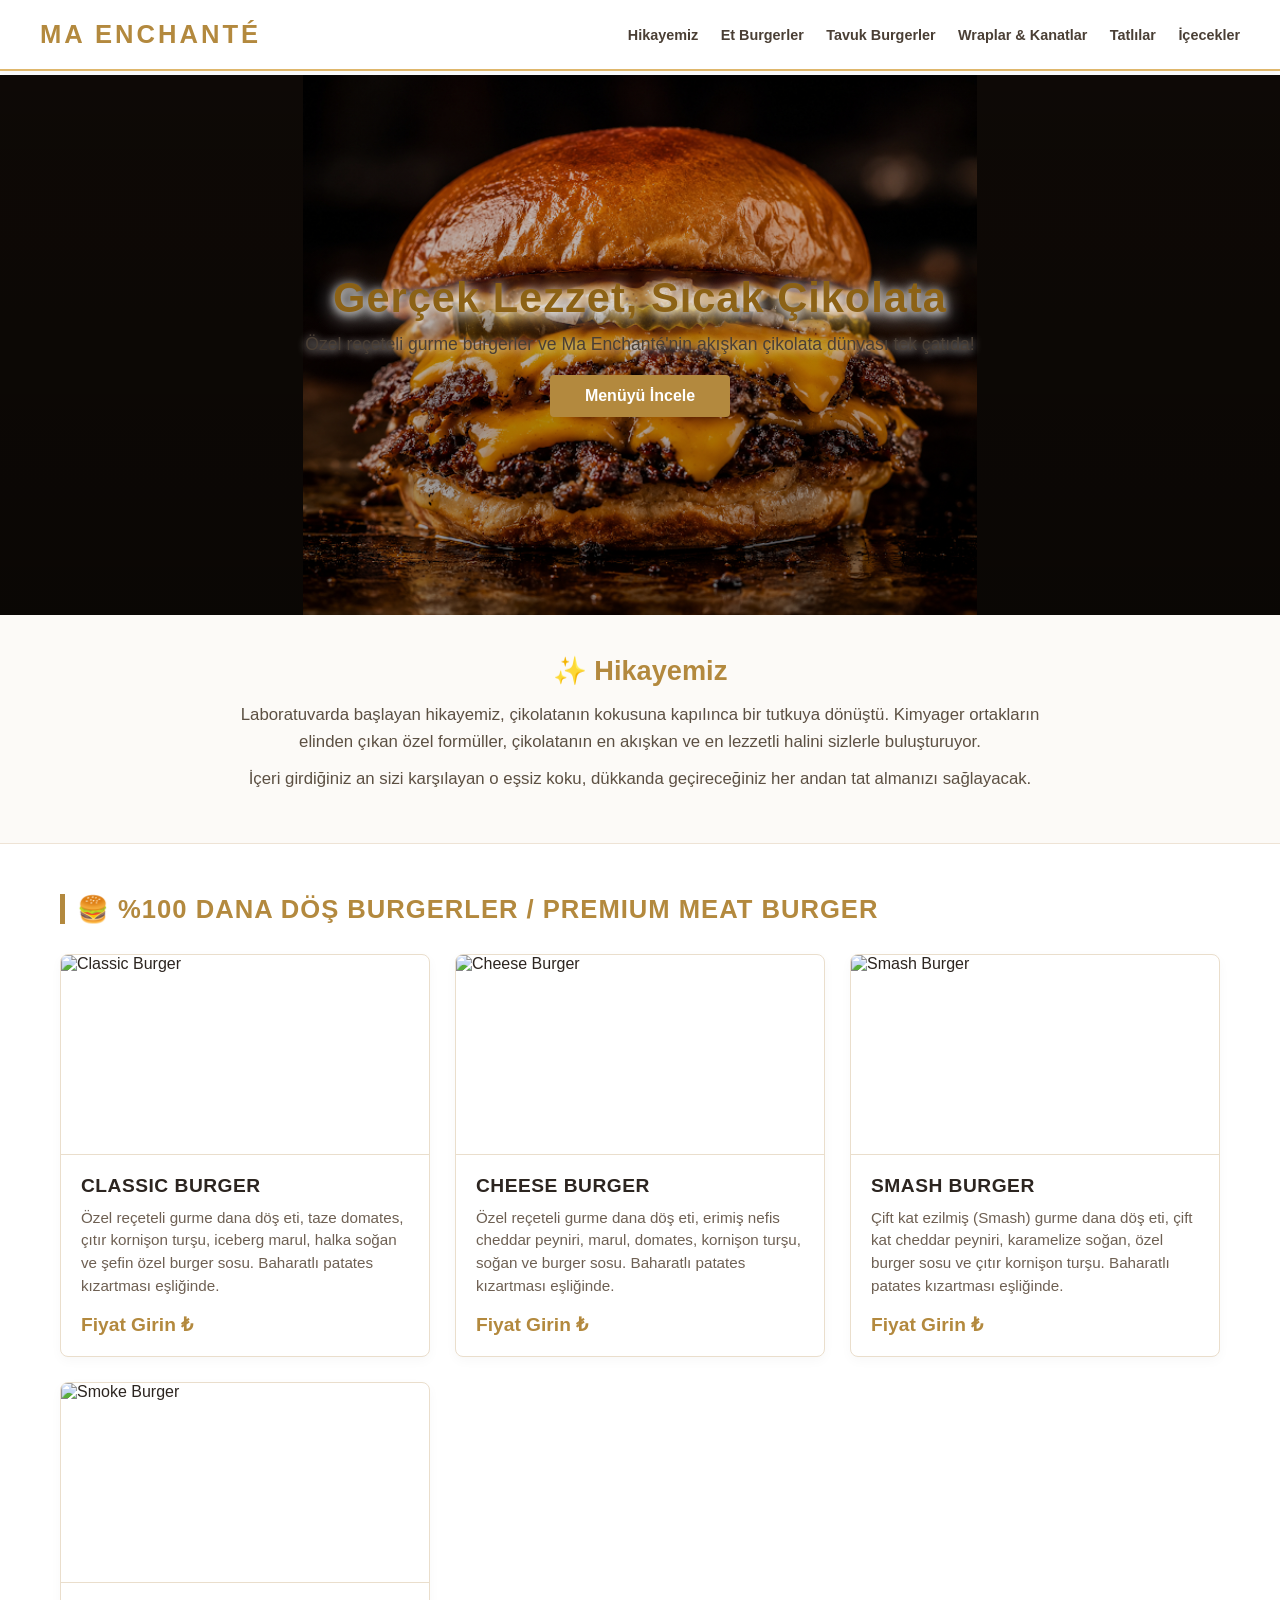
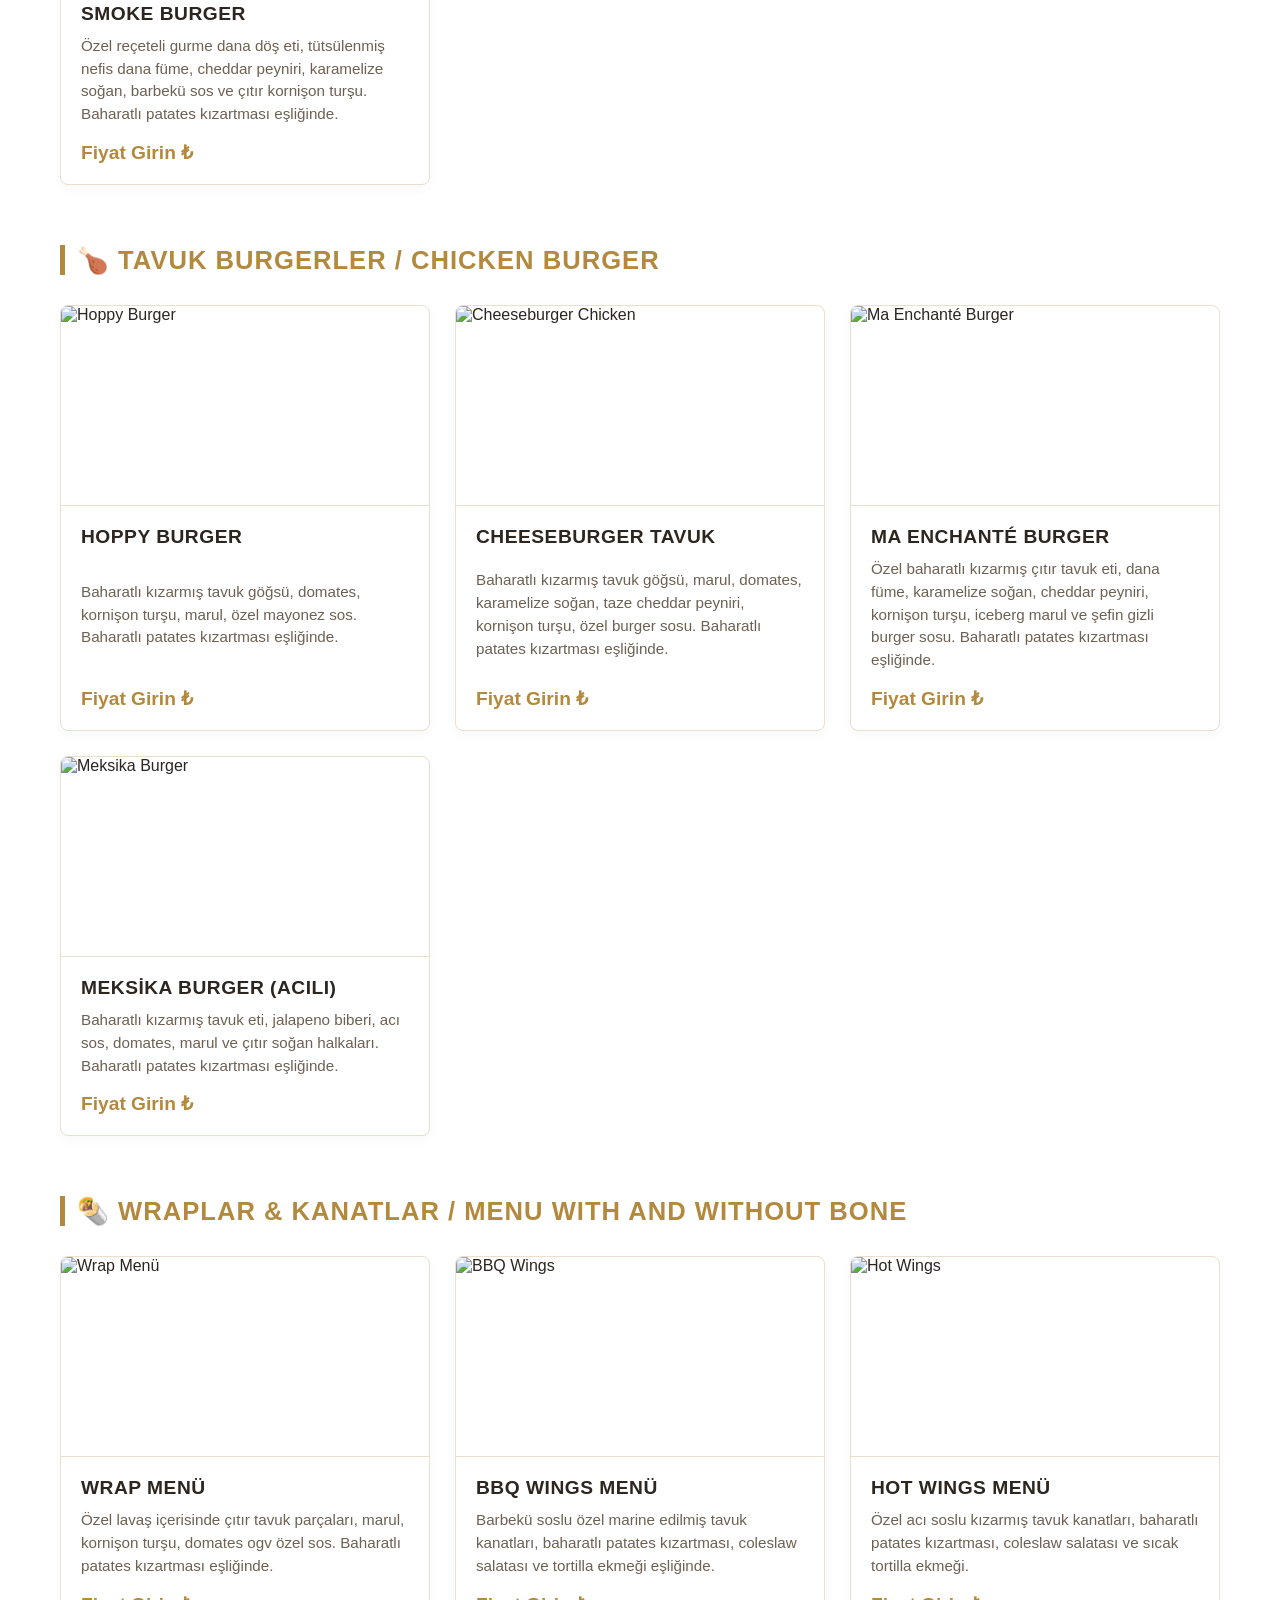
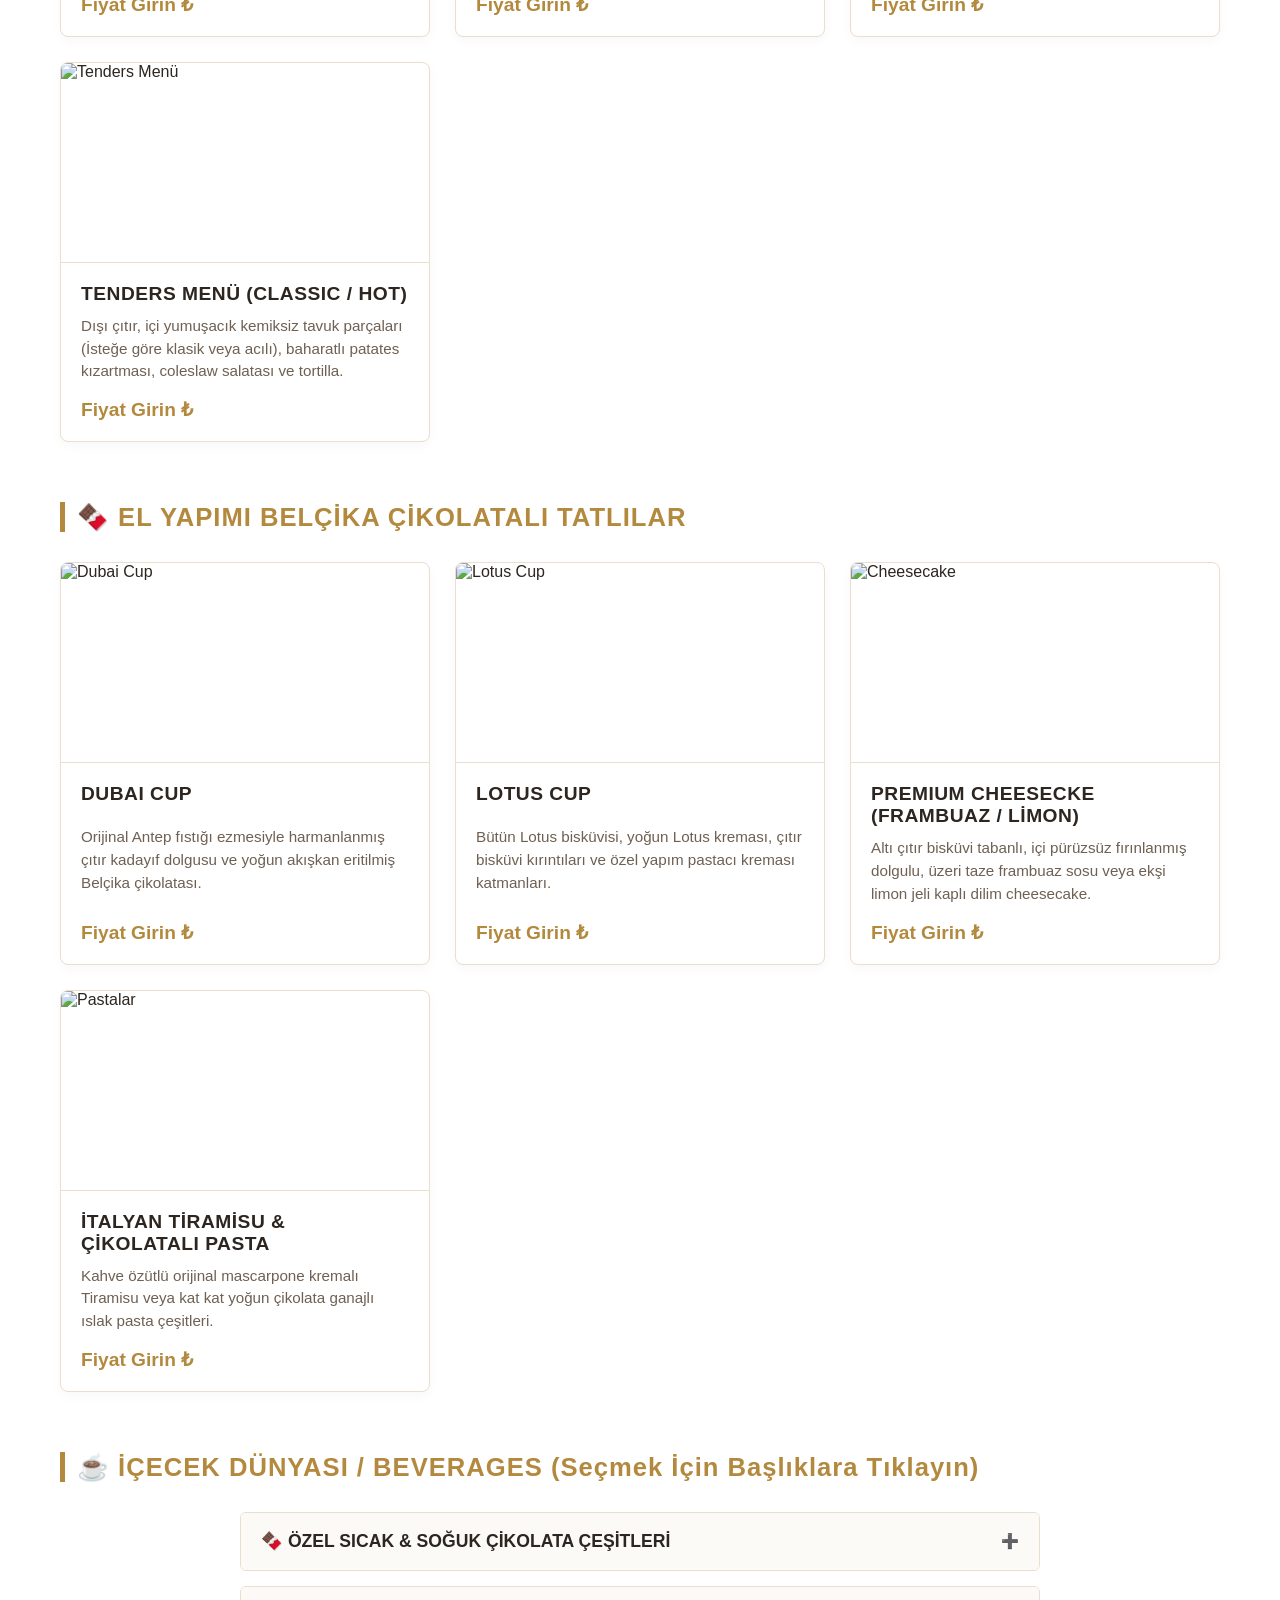
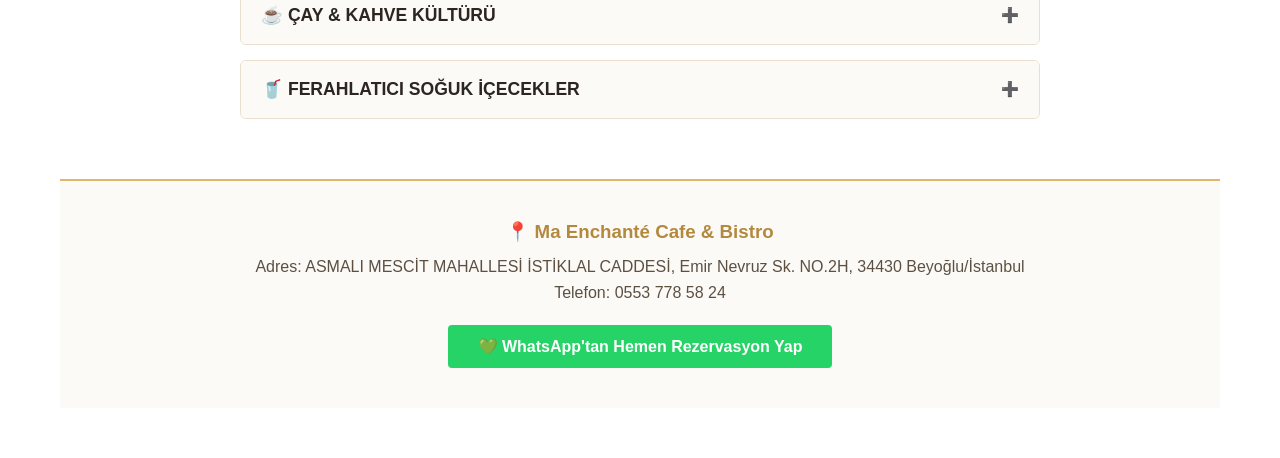
==== index.html @ 516e1157 "Add files via upload" ====
<!DOCTYPE html>
<html lang="tr">
<head>
    <meta charset="UTF-8">
    <meta name="viewport" content="width=device-width, initial-scale=1.0">
    <title>Ma Enchanté Cafe & Bistro | Gurme Lezzetler</title>
    <link rel="stylesheet" href="./style.css">
</head>
<body>

    <!-- ÜST MENÜ (NAVBAR) -->
    <header class="navbar">
        <div class="logo">
            <h2>MA ENCHANTÉ</h2> 
        </div>
        <nav>
            <a href="#hikayemiz">Hikayemiz</a>
            <a href="#et-burgerler">Et Burgerler</a>
            <a href="#tavuk-burgerler">Tavuk Burgerler</a>
            <a href="#wraplar-kanatlar">Wraplar & Kanatlar</a>
            <a href="#tatlilar">Tatlılar</a>
            <a href="#icecekler">İçecekler</a>
        </nav>
    </header>

    <!-- ANA GİRİŞ ALANI (HERO) -->
    <section class="hero">
        <div class="hero-icerik">
            <h1>Gerçek Lezzet, Sıcak Çikolata</h1>
            <p>Özel reçeteli gurme burgerler ve Ma Enchanté'nin akışkan çikolata dünyası tek çatıda!</p>
            <a href="#et-burgerler" class="buton">Menüyü İncele</a>
        </div>
    </section>

    <!-- MARKA HİKAYEMİZ (KİMYAGER ORTAKLAR) -->
    <section id="hikayemiz" class="hikaye-bolumu">
        <div class="hikaye-kapsayici">
            <h3>✨ Hikayemiz</h3>
            <p>Laboratuvarda başlayan hikayemiz, çikolatanın kokusuna kapılınca bir tutkuya dönüştü. Kimyager ortakların elinden çıkan özel formüller, çikolatanın en akışkan ve en lezzetli halini sizlerle buluşturuyor.</p>
            <p>İçeri girdiğiniz an sizi karşılayan o eşsiz koku, dükkanda geçireceğiniz her andan tat almanızı sağlayacak.</p>
        </div>
    </section>

    <!-- MENÜ ALANI -->
    <main class="menu-kapsayici">
        
        <!-- 1. BÖLÜM: ET BURGERLER (%100 DANA DÖŞ) -->
        <section id="et-burgerler" class="menu-bolum">
            <h3>🍔 %100 DANA DÖŞ BURGERLER / PREMIUM MEAT BURGER</h3>
            <div class="urun-listesi">
                
                <div class="urun-kart">
                    <!-- Klasik Gurme Burger Görseli -->
                    <img src="https://images.unsplash.com/photo-1568901346375-23c9450c58cd?q=80&w=600" alt="Classic Burger" class="urun-resim">
                    <div class="urun-detay">
                        <h4>CLASSIC BURGER</h4>
                        <p class="icindekiler">Özel reçeteli gurme dana döş eti, taze domates, çıtır kornişon turşu, iceberg marul, halka soğan ve şefin özel burger sosu. Baharatlı patates kızartması eşliğinde.</p>
                        <span class="fiyat">Fiyat Girin ₺</span>
                    </div>
                </div>

                <div class="urun-kart">
                    <!-- Bol Erimiş Cheddar Peynirli Görsel -->
                    <img src="https://images.unsplash.com/photo-1550547660-d9450f859349?q=80&w=600" alt="Cheese Burger" class="urun-resim">
                    <div class="urun-detay">
                        <h4>CHEESE BURGER</h4>
                        <p class="icindekiler">Özel reçeteli gurme dana döş eti, erimiş nefis cheddar peyniri, marul, domates, kornişon turşu, soğan ve burger sosu. Baharatlı patates kızartması eşliğinde.</p>
                        <span class="fiyat">Fiyat Girin ₺</span>
                    </div>
                </div>

                <div class="urun-kart">
                    <!-- İki Katlı Basık Smash Burger Görseli -->
                    <img src="https://images.unsplash.com/photo-1594212699903-ec8a3eca50f5?q=80&w=600" alt="Smash Burger" class="urun-resim">
                    <div class="urun-detay">
                        <h4>SMASH BURGER</h4>
                        <p class="icindekiler">Çift kat ezilmiş (Smash) gurme dana döş eti, çift kat cheddar peyniri, karamelize soğan, özel burger sosu ve çıtır kornişon turşu. Baharatlı patates kızartması eşliğinde.</p>
                        <span class="fiyat">Fiyat Girin ₺</span>
                    </div>
                </div>

                <div class="urun-kart">
                    <!-- Füme Etli ve Barbekülü İsli Burger Görseli -->
                    <img src="https://images.unsplash.com/photo-1586190848861-99aa4a171e90?q=80&w=600" alt="Smoke Burger" class="urun-resim">
                    <div class="urun-detay">
                        <h4>SMOKE BURGER</h4>
                        <p class="icindekiler">Özel reçeteli gurme dana döş eti, tütsülenmiş nefis dana füme, cheddar peyniri, karamelize soğan, barbekü sos ve çıtır kornişon turşu. Baharatlı patates kızartması eşliğinde.</p>
                        <span class="fiyat">Fiyat Girin ₺</span>
                    </div>
                </div>

            </div>
        </section>

        <!-- 2. BÖLÜM: TAVUK BURGERLER -->
        <section id="tavuk-burgerler" class="menu-bolum">
            <h3>🍗 TAVUK BURGERLER / CHICKEN BURGER</h3>
            <div class="urun-listesi">

                <div class="urun-kart">
                    <!-- Sade Çıtır Tavuk Görseli -->
                    <img src="https://images.unsplash.com/photo-1625813506062-0aeb1d7a094b?q=80&w=600" alt="Hoppy Burger" class="urun-resim">
                    <div class="urun-detay">
                        <h4>HOPPY BURGER</h4>
                        <p class="icindekiler">Baharatlı kızarmış tavuk göğsü, domates, kornişon turşu, marul, özel mayonez sos. Baharatlı patates kızartması eşliğinde.</p>
                        <span class="fiyat">Fiyat Girin ₺</span>
                    </div>
                </div>

                <div class="urun-kart">
                    <!-- Peynirli Tavuk Burger Görseli -->
                    <img src="https://images.unsplash.com/photo-1610614819513-58e34989848b?q=80&w=600" alt="Cheeseburger Chicken" class="urun-resim">
                    <div class="urun-detay">
                        <h4>CHEESEBURGER TAVUK</h4>
                        <p class="icindekiler">Baharatlı kızarmış tavuk göğsü, marul, domates, karamelize soğan, taze cheddar peyniri, kornişon turşu, özel burger sosu. Baharatlı patates kızartması eşliğinde.</p>
                        <span class="fiyat">Fiyat Girin ₺</span>
                    </div>
                </div>

                <div class="urun-kart">
                    <!-- Ma Enchanté Özel Büyük İçi Dolu Tavuk Görseli -->
                    <img src="https://images.unsplash.com/photo-1521305916504-4a1121188589?q=80&w=600" alt="Ma Enchanté Burger" class="urun-resim">
                    <div class="urun-detay">
                        <h4>MA ENCHANTÉ BURGER</h4>
                        <p class="icindekiler">Özel baharatlı kızarmış çıtır tavuk eti, dana füme, karamelize soğan, cheddar peyniri, kornişon turşu, iceberg marul ve şefin gizli burger sosu. Baharatlı patates kızartması eşliğinde.</p>
                        <span class="fiyat">Fiyat Girin ₺</span>
                    </div>
                </div>

                <div class="urun-kart">
                    <!-- Baharatlı Acılı Soslu Tavuk Görseli -->
                    <img src="https://images.unsplash.com/photo-1606755962773-d324e0a13086?q=80&w=600" alt="Meksika Burger" class="urun-resim">
                    <div class="urun-detay">
                        <h4>MEKSİKA BURGER (ACILI)</h4>
                        <p class="icindekiler">Baharatlı kızarmış tavuk eti, jalapeno biberi, acı sos, domates, marul ve çıtır soğan halkaları. Baharatlı patates kızartması eşliğinde.</p>
                        <span class="fiyat">Fiyat Girin ₺</span>
                    </div>
                </div>

            </div>
        </section>

        <!-- 3. BÖLÜM: WRAPLAR VE KANATLAR -->
        <section id="wraplar-kanatlar" class="menu-bolum">
            <h3>🌯 WRAPLAR & KANATLAR / MENU WITH AND WITHOUT BONE</h3>
            <div class="urun-listesi">

                <div class="urun-kart">
                    <!-- Çıtır Tavuk Wrap Görseli -->
                    <img src="https://images.unsplash.com/photo-1626700051175-6518c4793f06?q=80&w=600" alt="Wrap Menü" class="urun-resim">
                    <div class="urun-detay">
                        <h4>WRAP MENÜ</h4>
                        <p class="icindekiler">Özel lavaş içerisinde çıtır tavuk parçaları, marul, kornişon turşu, domates ogv özel sos. Baharatlı patates kızartması eşliğinde.</p>
                        <span class="fiyat">Fiyat Girin ₺</span>
                    </div>
                </div>

                <div class="urun-kart">
                    <!-- Barbekü Soslu Parlak Kanat Görseli -->
                    <img src="https://images.unsplash.com/photo-1608039829572-78524f79c4c7?q=80&w=600" alt="BBQ Wings" class="urun-resim">
                    <div class="urun-detay">
                        <h4>BBQ WINGS MENÜ</h4>
                        <p class="icindekiler">Barbekü soslu özel marine edilmiş tavuk kanatları, baharatlı patates kızartması, coleslaw salatası ve tortilla ekmeği eşliğinde.</p>
                        <span class="fiyat">Fiyat Girin ₺</span>
                    </div>
                </div>

                <div class="urun-kart">
                    <!-- Kırmızı Yoğun Acı Soslu Kanat Görseli -->
                    <img src="https://images.unsplash.com/photo-1567620832903-9fc6debc209f?q=80&w=600" alt="Hot Wings" class="urun-resim">
                    <div class="urun-detay">
                        <h4>HOT WINGS MENÜ</h4>
                        <p class="icindekiler">Özel acı soslu kızarmış tavuk kanatları, baharatlı patates kızartması, coleslaw salatası ve sıcak tortilla ekmeği.</p>
                        <span class="fiyat">Fiyat Girin ₺</span>
                    </div>
                </div>

                <div class="urun-kart">
                    <!-- Kemiksiz Çıtır Atıştırmalık Tavuk Parçaları (Tenders) Görseli -->
                    <img src="https://images.unsplash.com/photo-1569058242253-92a9c755a0ec?q=80&w=600" alt="Tenders Menü" class="urun-resim">
                    <div class="urun-detay">
                        <h4>TENDERS MENÜ (CLASSIC / HOT)</h4>
                        <p class="icindekiler">Dışı çıtır, içi yumuşacık kemiksiz tavuk parçaları (İsteğe göre klasik veya acılı), baharatlı patates kızartması, coleslaw salatası ve tortilla.</p>
                        <span class="fiyat">Fiyat Girin ₺</span>
                    </div>
                </div>

            </div>
        </section>

        <!-- 4. BÖLÜM: TATLILAR VE CUPLAR -->
        <section id="tatlilar" class="menu-bolum">
            <h3>🍫 EL YAPIMI BELÇİKA ÇİKOLATALI TATLILAR</h3>
            <div class="urun-listesi">

                <div class="urun-kart">
                    <!-- Antep Fıstıklı Çikolatalı Dubai Cup Benzeri Görsel -->
                    <img src="https://images.unsplash.com/photo-1511381939415-e44015466834?q=80&w=600" alt="Dubai Cup" class="urun-resim">
                    <div class="urun-detay">
                        <h4>DUBAI CUP</h4>
                        <p class="icindekiler">Orijinal Antep fıstığı ezmesiyle harmanlanmış çıtır kadayıf dolgusu ve yoğun akışkan eritilmiş Belçika çikolatası.</p>
                        <span class="fiyat">Fiyat Girin ₺</span>
                    </div>
                </div>

                <div class="urun-kart">
                    <!-- Bisküvili Karamel Kremalı Lotus Cup Görseli -->
                    <img src="https://images.unsplash.com/photo-1571877227200-a0d98ea607e9?q=80&w=600" alt="Lotus Cup" class="urun-resim">
                    <div class="urun-detay">
                        <h4>LOTUS CUP</h4>
                        <p class="icindekiler">Bütün Lotus bisküvisi, yoğun Lotus kreması, çıtır bisküvi kırıntıları ve özel yapım pastacı kreması katmanları.</p>
                        <span class="fiyat">Fiyat Girin ₺</span>
                    </div>
                </div>

                <div class="urun-kart">
                    <!-- Frambuaz / Çilek Soslu Premium Dilim Cheesecake Görseli -->
                    <img src="https://images.unsplash.com/photo-1524351199679-46cddf530c04?q=80&w=600" alt="Cheesecake" class="urun-resim">
                    <div class="urun-detay">
                        <h4>PREMIUM CHEESECKE (FRAMBUAZ / LİMON)</h4>
                        <p class="icindekiler">Altı çıtır bisküvi tabanlı, içi pürüzsüz fırınlanmış dolgulu, üzeri taze frambuaz sosu veya ekşi limon jeli kaplı dilim cheesecake.</p>
                        <span class="fiyat">Fiyat Girin ₺</span>
                    </div>
                </div>

                <div class="urun-kart">
                    <!-- Yoğun Akışkan Çikolatalı Pasta Görseli -->
                    <img src="https://images.unsplash.com/photo-1606313564200-e75d5e30476c?q=80&w=600" alt="Pastalar" class="urun-resim">
                    <div class="urun-detay">
                        <h4>İTALYAN TİRAMİSU & ÇİKOLATALI PASTA</h4>
                        <p class="icindekiler">Kahve özütlü orijinal mascarpone kremalı Tiramisu veya kat kat yoğun çikolata ganajlı ıslak pasta çeşitleri.</p>
                        <span class="fiyat">Fiyat Girin ₺</span>
                    </div>
                </div>

            </div>
        </section>

    <!-- 5. BÖLÜM: İÇECEKLER -->
        <section id="icecekler" class="menu-bolum">
            <h3>☕ İÇECEK DÜNYASI / BEVERAGES (Seçmek İçin Başlıklara Tıklayın)</h3>
            <div class="icecek-akordeon">

                <!-- 1. KATEGORİ: ÇİKOLATALAR -->
                <div class="akordeon-grup">
                    <button class="akordeon-baslik">🍫 ÖZEL SICAK & SOĞUK ÇİKOLATA ÇEŞİTLERİ</button>
                    <div class="akordeon-icerik">
                        <ul class="ml-listesi">
                            <li><strong>Sade Sıcak Çikolata</strong> <span class="ml-bilgi">(250 ml)</span> - Fiyat ₺</li>
                            <li><strong>Çilekli Sıcak Çikolata</strong> <span class="ml-bilgi">(250 ml)</span> - Fiyat ₺</li>
                            <li><strong>Muzlu Sıcak Çikolata</strong> <span class="ml-bilgi">(250 ml)</span> - Fiyat ₺</li>
                            <li><strong>Karamelli Sıcak Çikolata</strong> <span class="ml-bilgi">(250 ml)</span> - Fiyat ₺</li>
                            <li><strong>Fıstıklı Sıcak Çikolata</strong> <span class="ml-bilgi">(250 ml)</span> - Fiyat ₺</li>
                            <li><strong>Fındıklı Sıcak Çikolata</strong> <span class="ml-bilgi">(250 ml)</span> - Fiyat ₺</li>
                            <li><strong>Acılı Sıcak Çikolata (Chili)</strong> <span class="ml-bilgi">(250 ml)</span> - Fiyat ₺</li>
                            <li><strong>Soğuk Çikolata (Sade / Meyveli)</strong> <span class="ml-bilgi">(330 ml)</span> - Fiyat ₺</li>
                        </ul>
                    </div>
                </div>

                <!-- 2. KATEGORİ: ÇAY & KAHVE -->
                <div class="akordeon-grup">
                    <button class="akordeon-baslik">☕ ÇAY & KAHVE KÜLTÜRÜ</button>
                    <div class="akordeon-icerik">
                        <ul class="ml-listesi">
                            <li><strong>Demleme Türk Çayı</strong> <span class="ml-bilgi">(120 ml - İnce Belli)</span> - Fiyat ₺</li>
                            <li><strong>Fincan Çay</strong> <span class="ml-bilgi">(200 ml)</span> - Fiyat ₺</li>
                            <li><strong>Türk Kahvesi (Tek)</strong> <span class="ml-bilgi">(70 ml)</span> - Fiyat ₺</li>
                            <li><strong>Türk Kahvesi (Double)</strong> <span class="ml-bilgi">(140 ml)</span> - Fiyat ₺</li>
                            <li><strong>Espresso (Single)</strong> <span class="ml-bilgi">(30 ml)</span> - Fiyat ₺</li>
                            <li><strong>Espresso (Double)</strong> <span class="ml-bilgi">(60 ml)</span> - Fiyat ₺</li>
                            <li><strong>Americano</strong> <span class="ml-bilgi">(300 ml)</span> - Fiyat ₺</li>
                            <li><strong>Filtre Kahve</strong> <span class="ml-bilgi">(300 ml)</span> - Fiyat ₺</li>
                            <li><strong>Cafe Latte</strong> <span class="ml-bilgi">(350 ml)</span> - Fiyat ₺</li>
                            <li><strong>Cappuccino</strong> <span class="ml-bilgi">(300 ml)</span> - Fiyat ₺</li>
                        </ul>
                    </div>
                </div>

                <!-- 3. KATEGORİ: SOĞUK İÇECEKLER -->
                <div class="akordeon-grup">
                    <button class="akordeon-baslik">🥤 FERAHLATICI SOĞUK İÇECEKLER</button>
                    <div class="akordeon-icerik">
                        <ul class="ml-listesi">
                            <li><strong>Alkolsüz Malt</strong> <span class="ml-bilgi">(330 ml)</span> - Fiyat ₺</li>
                            <li><strong>Coca-Cola (Klasik / Zero)</strong> <span class="ml-bilgi">(330 ml - Kutu)</span> - Fiyat ₺</li>
                            <li><strong>Fanta / Sprite</strong> <span class="ml-bilgi">(330 ml - Kutu)</span> - Fiyat ₺</li>
                            <li><strong>Ice Tea (Şeftali / Limon)</strong> <span class="ml-bilgi">(330 ml - Kutu)</span> - Fiyat ₺</li>
                            <li><strong>Cool Lime</strong> <span class="ml-bilgi">(400 ml - Buzlu)</span> - Fiyat ₺</li>
                            <li><strong>Berry Hibiscus</strong> <span class="ml-bilgi">(400 ml - Buzlu)</span> - Fiyat ₺</li>
                            <li><strong>Taze Sıkılmış Portakal Suyu</strong> <span class="ml-bilgi">(300 ml)</span> - Fiyat ₺</li>
                            <li><strong>Maden Suyu (Soda)</strong> <span class="ml-bilgi">(200 ml)</span> - Fiyat ₺</li>
                            <li><strong>Su</strong> <span class="ml-bilgi">(500 ml)</span> - Fiyat ₺</li>
                        </ul>
                    </div>
                </div>

            </div>
        </section>

        <!-- Tıklama İşlevini Çalıştıran Küçük Kod Parçası (JS) -->
        <script>
            document.querySelectorAll('.akordeon-baslik').forEach(button => {
                button.addEventListener('click', () => {
                    const content = button.nextElementSibling;
                    button.classList.toggle('active');
                    if (button.classList.contains('active')) {
                        content.style.display = 'block';
                    } else {
                        content.style.display = 'none';
                    }
                });
            });
        </script>

    <!-- İLETİŞİM / SİPARİŞ ALT KISIM -->
    <footer class="iletisim-alani">
        <h3>📍 Ma Enchanté Cafe & Bistro</h3>
        <p>Adres: ASMALI MESCİT MAHALLESİ İSTİKLAL CADDESİ, Emir Nevruz Sk. NO.2H, 34430 Beyoğlu/İstanbul</p>
        <p>Telefon: 0553 778 58 24</p>
        <a href="https://wa.me/905537785824?text=Merhaba,%20%20menunuzu%20gordum%20rezervasyon%20yaptırmak%20istiyorum." target="_blank" class="wp-buton">💚 WhatsApp'tan Hemen Rezervasyon Yap</a>
    </footer>

</body>
</html>
---- style.css ----
/* Genel Ayarlar */
* {
    margin: 0;
    padding: 0;
    box-sizing: border-box;
    font-family: 'Segoe UI', Tahoma, Geneva, Verdana, sans-serif;
    scroll-behavior: smooth;
}

body {
    background-color: #ffffff; /* Babanın istediği tertemiz beyaz arka plan */
    color: #2c2520; /* Beyazda rahat okunsun diye koyu füme/kahve yazı rengi */
}

/* Sabit Üst Menü (Navbar) */
.navbar {
    background-color: #ffffff; /* Üst menü de beyaz kalsın, bütünlük bozulmasın */
    padding: 20px 40px;
    display: flex;
    justify-content: space-between;
    align-items: center;
    position: fixed;
    width: 100%;
    top: 0;
    z-index: 1000;
    border-bottom: 2px solid #dfb76c; /* Ma Enchanté'nin o asil gold çizgisi */
    box-shadow: 0 2px 10px rgba(0, 0, 0, 0.05); /* Altına hafif tatlı bir gölge */
}

.navbar .logo h2 {
    color: #b3893e; /* Beyaz üstünde daha net görünen koyu gold */
    font-size: 1.6rem;
    letter-spacing: 3px;
    font-weight: 700;
}

.navbar nav a {
    color: #4a3f35; /* Koyu kahve tonlarında şık linkler */
    text-decoration: none;
    margin-left: 18px;
    font-weight: 600;
    font-size: 0.9rem;
    transition: 0.3s;
}

.navbar nav a:hover {
    color: #ff9f43; /* Üzerine gelince turuncu/gold ateşleme */
}

/* Genel Ayarlar */
* {
    margin: 0;
    padding: 0;
    box-sizing: border-box;
    font-family: 'Segoe UI', Tahoma, Geneva, Verdana, sans-serif;
    scroll-behavior: smooth;
}

body {
    background-color: #ffffff; /* Babanın istediği tertemiz beyaz arka plan */
    color: #2c2520; /* Beyazda rahat okunsun diye koyu füme/kahve yazı rengi */
}

/* Sabit Üst Menü (Navbar) */
.navbar {
    background-color: #ffffff; /* Üst menü de beyaz kalsın, bütünlük bozulmasın */
    padding: 20px 40px;
    display: flex;
    justify-content: space-between;
    align-items: center;
    position: fixed;
    width: 100%;
    top: 0;
    z-index: 1000;
    border-bottom: 2px solid #dfb76c; /* Ma Enchanté'nin o asil gold çizgisi */
    box-shadow: 0 2px 10px rgba(0, 0, 0, 0.05); /* Altına hafif tatlı bir gölge */
}

.navbar .logo h2 {
    color: #b3893e; /* Beyaz üstünde daha net görünen koyu gold */
    font-size: 1.6rem;
    letter-spacing: 3px;
    font-weight: 700;
}

.navbar nav a {
    color: #4a3f35; /* Koyu kahve tonlarında şık linkler */
    text-decoration: none;
    margin-left: 18px;
    font-weight: 600;
    font-size: 0.9rem;
    transition: 0.3s;
}

.navbar nav a:hover {
    color: #ff9f43; /* Üzerine gelince turuncu/gold ateşleme */
}

/* Büyük Karşılama Ekranı (Hero) */
.hero {
    height: 60vh; 
    /* contain sayesinde burgerin ekmeği, köftesi, turşusu hiç kırpılmadan tam kare sığacak. 
       Yanlardaki boşlukları da burgerin kendi koyu tonuyla kapattık ki sırıtmasın. */
    background: linear-gradient(rgba(0, 0, 0, 0.2), rgba(0, 0, 0, 0.4)), url('./image_7791c3.jpg') no-repeat center center/contain #110b07;
    display: flex;
    justify-content: center;
    align-items: center;
    text-align: center;
    margin-top: 75px;
    padding: 20px;
}

.hero h1 {
    font-size: 3.2rem;
    color: #ffffff; 
    margin-bottom: 12px;
    font-weight: 800; 
    letter-spacing: 1px;
    /* Resmi küçültüp netleştirdiğimiz için yazının burgerin üstüne binip okunmayı zorlaştırmasını önleyen gölge */
    text-shadow: 2px 2px 15px rgba(0, 0, 0, 0.9), 0px 4px 30px rgba(0, 0, 0, 1);
}

.hero p {
    font-size: 1.3rem;
    color: #f5f0eb; 
    margin-bottom: 25px;
    font-weight: 700; 
    text-shadow: 2px 2px 10px rgba(0, 0, 0, 0.9);
}

.hero h1 {
    font-size: 3.4rem;
    color: #ffffff; /* Senin burgerin o lüks, karanlık tonları üzerinde parlayan beyaz yazı */
    margin-bottom: 12px;
    font-weight: 800; 
    letter-spacing: 1px;
    /* Yazının o ekmeğin ve etin dokusu üzerinde jilet gibi okunması için arkasına gölge katmanı */
    text-shadow: 2px 2px 15px rgba(0, 0, 0, 0.9), 0px 4px 30px rgba(0, 0, 0, 1);
}

.hero p {
    font-size: 1.4rem;
    color: #f5f0eb; 
    margin-bottom: 25px;
    font-weight: 700; 
    text-shadow: 2px 2px 10px rgba(0, 0, 0, 0.9);
}

.hero h1 {
    font-size: 3rem;
    color: #1c140f; 
    margin-bottom: 12px;
    font-weight: 800; 
    /* Resim netleştiği için yazının arkasına şık bir beyaz gölge attık, yazı şak diye öne çıkıyor */
    text-shadow: 0px 2px 10px rgba(255, 255, 255, 0.9), 0px 4px 20px rgba(255, 255, 255, 1);
}

.hero p {
    font-size: 1.3rem;
    color: #2c1e15; 
    margin-bottom: 25px;
    font-weight: 700; 
    /* Alt başlığın da arkasını beyaz gölgeyle besledik ki resmin üstünde kaybolmasın */
    text-shadow: 0px 2px 8px rgba(255, 255, 255, 0.9);
}


.hero h1 {
    font-size: 2.6rem;
    color: #8c6216; /* Beyaz zeminde patlayan asil koyu gold */
    margin-bottom: 12px;
}

.hero p {
    font-size: 1.1rem;
    color: #4a3f35;
    margin-bottom: 20px;
    font-weight: 500;
}

.buton {
    display: inline-block;
    background-color: #b3893e;
    color: #ffffff;
    padding: 12px 35px;
    text-decoration: none;
    font-weight: bold;
    border-radius: 4px;
    transition: 0.3s;
}

.buton:hover {
    background-color: #2c2520;
    transform: translateY(-2px);
}

/* Hikayemiz Bölümü (Kimyager Ortaklar) */
.hikaye-bolumu {
    background-color: #fcfaf7; /* Hafif kırık krem beyazı, dükkan sıcaklığı versin diye */
    padding: 40px 20px;
    text-align: center;
    border-bottom: 1px solid #eee3d5;
}

.hikaye-kapsayici {
    max-width: 800px;
    margin: 0 auto;
}

.hikaye-bolumu h3 {
    color: #b3893e;
    font-size: 1.7rem;
    margin-bottom: 15px;
}

.hikaye-bolumu p {
    color: #5c5043;
    font-size: 1.05rem;
    line-height: 1.6;
    margin-bottom: 10px;
}

/* Menü Sayfa Yapısı */
.menu-kapsayici {
    padding: 50px 20px;
    max-width: 1200px;
    margin: 0 auto;
}

.menu-bolum {
    margin-bottom: 60px;
}

.menu-bolum h3 {
    font-size: 1.6rem;
    color: #b3893e;
    border-left: 5px solid #b3893e;
    padding-left: 12px;
    margin-bottom: 30px;
    letter-spacing: 1px;
}

/* Kartların Grid Yapısı */
.urun-listesi {
    display: grid;
    grid-template-columns: repeat(auto-fit, minmax(280px, 1fr));
    gap: 25px;
}

/* Tek Bir Ürün Kartı Tasarımı (Beyaz Mod) */
.urun-kart {
    background-color: #ffffff;
    border-radius: 8px;
    overflow: hidden;
    border: 1px solid #eadecc; /* Çok tatlı hafif bir çerçeve çizdik */
    transition: 0.3s;
    display: flex;
    flex-direction: column;
    box-shadow: 0 4px 12px rgba(0, 0, 0, 0.03); /* Kartlar havada lüks dursun */
}

.urun-kart:hover {
    border-color: #b3893e;
    transform: translateY(-4px);
    box-shadow: 0 8px 24px rgba(179, 137, 62, 0.15); /* Üzerine gelince parlasın */
}

/* Kart Resmi */
.urun-resim {
    width: 100%;
    height: 200px;
    object-fit: cover;
    border-bottom: 1px solid #eadecc;
}

/* İç Detaylar */
.urun-detay {
    padding: 20px;
    display: flex;
    flex-direction: column;
    flex-grow: 1;
    justify-content: space-between;
}

.urun-detay h4 {
    font-size: 1.2rem;
    color: #2c2520;
    margin-bottom: 10px;
    letter-spacing: 0.5px;
    font-weight: 700;
}

/* %100 Dana Döş İçindekiler Yazısı */
.icindekiler {
    color: #6e6053; /* Beyazda net okunan asil füme/kahve */
    font-size: 0.95rem;
    line-height: 1.5;
    margin-bottom: 15px;
}

.fiyat {
    color: #b3893e;
    font-weight: bold;
    font-size: 1.2rem;
}

/* İletişim Alanı (Alt Kısım) */
.iletisim-alani {
    background-color: #fcfaf7;
    padding: 40px 20px;
    text-align: center;
    border-top: 2px solid #dfb76c;
}

.iletisim-alani h3 {
    color: #b3893e;
    margin-bottom: 15px;
}

.iletisim-alani p {
    margin-bottom: 8px;
    color: #5c5043;
    font-weight: 500;
}

/* Sipariş Butonu */
.wp-buton {
    display: inline-block;
    background-color: #25D366;
    color: #fff;
    padding: 12px 30px;
    text-decoration: none;
    font-weight: bold;
    border-radius: 4px;
    margin-top: 15px;
    transition: 0.3s;
}

.wp-buton:hover {
    background-color: #1ebd58;
    box-shadow: 0 0 15px rgba(37, 211, 102, 0.3);
}


.hero h1 {
    font-size: 2.6rem;
    color: #8c6216; /* Beyaz zeminde patlayan asil koyu gold */
    margin-bottom: 12px;
}

.hero p {
    font-size: 1.1rem;
    color: #4a3f35;
    margin-bottom: 20px;
    font-weight: 500;
}

.buton {
    display: inline-block;
    background-color: #b3893e;
    color: #ffffff;
    padding: 12px 35px;
    text-decoration: none;
    font-weight: bold;
    border-radius: 4px;
    transition: 0.3s;
}

.buton:hover {
    background-color: #2c2520;
    transform: translateY(-2px);
}

/* Hikayemiz Bölümü (Kimyager Ortaklar) */
.hikaye-bolumu {
    background-color: #fcfaf7; /* Hafif kırık krem beyazı, dükkan sıcaklığı versin diye */
    padding: 40px 20px;
    text-align: center;
    border-bottom: 1px solid #eee3d5;
}

.hikaye-kapsayici {
    max-width: 800px;
    margin: 0 auto;
}

.hikaye-bolumu h3 {
    color: #b3893e;
    font-size: 1.7rem;
    margin-bottom: 15px;
}

.hikaye-bolumu p {
    color: #5c5043;
    font-size: 1.05rem;
    line-height: 1.6;
    margin-bottom: 10px;
}

/* Menü Sayfa Yapısı */
.menu-kapsayici {
    padding: 50px 20px;
    max-width: 1200px;
    margin: 0 auto;
}

.menu-bolum {
    margin-bottom: 60px;
}

.menu-bolum h3 {
    font-size: 1.6rem;
    color: #b3893e;
    border-left: 5px solid #b3893e;
    padding-left: 12px;
    margin-bottom: 30px;
    letter-spacing: 1px;
}

/* Kartların Grid Yapısı */
.urun-listesi {
    display: grid;
    grid-template-columns: repeat(auto-fit, minmax(280px, 1fr));
    gap: 25px;
}

/* Tek Bir Ürün Kartı Tasarımı (Beyaz Mod) */
.urun-kart {
    background-color: #ffffff;
    border-radius: 8px;
    overflow: hidden;
    border: 1px solid #eadecc; /* Çok tatlı hafif bir çerçeve çizdik */
    transition: 0.3s;
    display: flex;
    flex-direction: column;
    box-shadow: 0 4px 12px rgba(0, 0, 0, 0.03); /* Kartlar havada lüks dursun */
}

.urun-kart:hover {
    border-color: #b3893e;
    transform: translateY(-4px);
    box-shadow: 0 8px 24px rgba(179, 137, 62, 0.15); /* Üzerine gelince parlasın */
}

/* Kart Resmi */
.urun-resim {
    width: 100%;
    height: 200px;
    object-fit: cover;
    border-bottom: 1px solid #eadecc;
}

/* İç Detaylar */
.urun-detay {
    padding: 20px;
    display: flex;
    flex-direction: column;
    flex-grow: 1;
    justify-content: space-between;
}

.urun-detay h4 {
    font-size: 1.2rem;
    color: #2c2520;
    margin-bottom: 10px;
    letter-spacing: 0.5px;
    font-weight: 700;
}

/* %100 Dana Döş İçindekiler Yazısı */
.icindekiler {
    color: #6e6053; /* Beyazda net okunan asil füme/kahve */
    font-size: 0.95rem;
    line-height: 1.5;
    margin-bottom: 15px;
}

.fiyat {
    color: #b3893e;
    font-weight: bold;
    font-size: 1.2rem;
}

/* İletişim Alanı (Alt Kısım) */
.iletisim-alani {
    background-color: #fcfaf7;
    padding: 40px 20px;
    text-align: center;
    border-top: 2px solid #dfb76c;
}

.iletisim-alani h3 {
    color: #b3893e;
    margin-bottom: 15px;
}

.iletisim-alani p {
    margin-bottom: 8px;
    color: #5c5043;
    font-weight: 500;
}

/* Sipariş Butonu */
.wp-buton {
    display: inline-block;
    background-color: #25D366;
    color: #fff;
    padding: 12px 30px;
    text-decoration: none;
    font-weight: bold;
    border-radius: 4px;
    margin-top: 15px;
    transition: 0.3s;
}

.wp-buton:hover {
    background-color: #1ebd58;
    box-shadow: 0 0 15px rgba(37, 211, 102, 0.3);
}
/* İçecekler İçin Açılır Menü (Akordeon) Tasarımı */
.icecek-akordeon {
    max-width: 800px;
    margin: 0 auto;
}

.akordeon-grup {
    margin-bottom: 15px;
    border: 1px solid #eadecc;
    border-radius: 6px;
    overflow: hidden;
}

.akordeon-baslik {
    background-color: #fcfaf7;
    color: #2c2520;
    font-size: 1.1rem;
    font-weight: 700;
    width: 100%;
    text-align: left;
    padding: 18px 20px;
    border: none;
    outline: none;
    cursor: pointer;
    transition: 0.3s;
    display: flex;
    justify-content: space-between;
    align-items: center;
}

.akordeon-baslik:after {
    content: '➕'; /* Kapalıyken artı işareti dursun */
    font-size: 0.9rem;
    color: #b3893e;
}

.akordeon-baslik.active:after {
    content: '➖'; /* Açılınca eksiye dönsün */
}

.akordeon-baslik:hover, .akordeon-baslik.active {
    background-color: #b3893e;
    color: #ffffff;
}

.akordeon-baslik.active:after {
    color: #ffffff;
}

.akordeon-icerik {
    padding: 0 20px;
    background-color: #ffffff;
    display: none; /* İlk açılışta gizli duracak, tıklayınca açılacak */
    border-top: 1px solid #eadecc;
}

.ml-listesi {
    list-style: none;
    padding: 15px 0;
}

.ml-listesi li {
    padding: 10px 0;
    border-bottom: 1px dashed #f0e6da;
    display: flex;
    justify-content: space-between;
    align-items: center;
    color: #4a3f35;
    font-size: 1rem;
}

.ml-listesi li:last-child {
    border-bottom: none;
}

.ml-bilgi {
    color: #9c8a78;
    font-size: 0.85rem;
    font-weight: 600;
    margin-left: 10px;
}
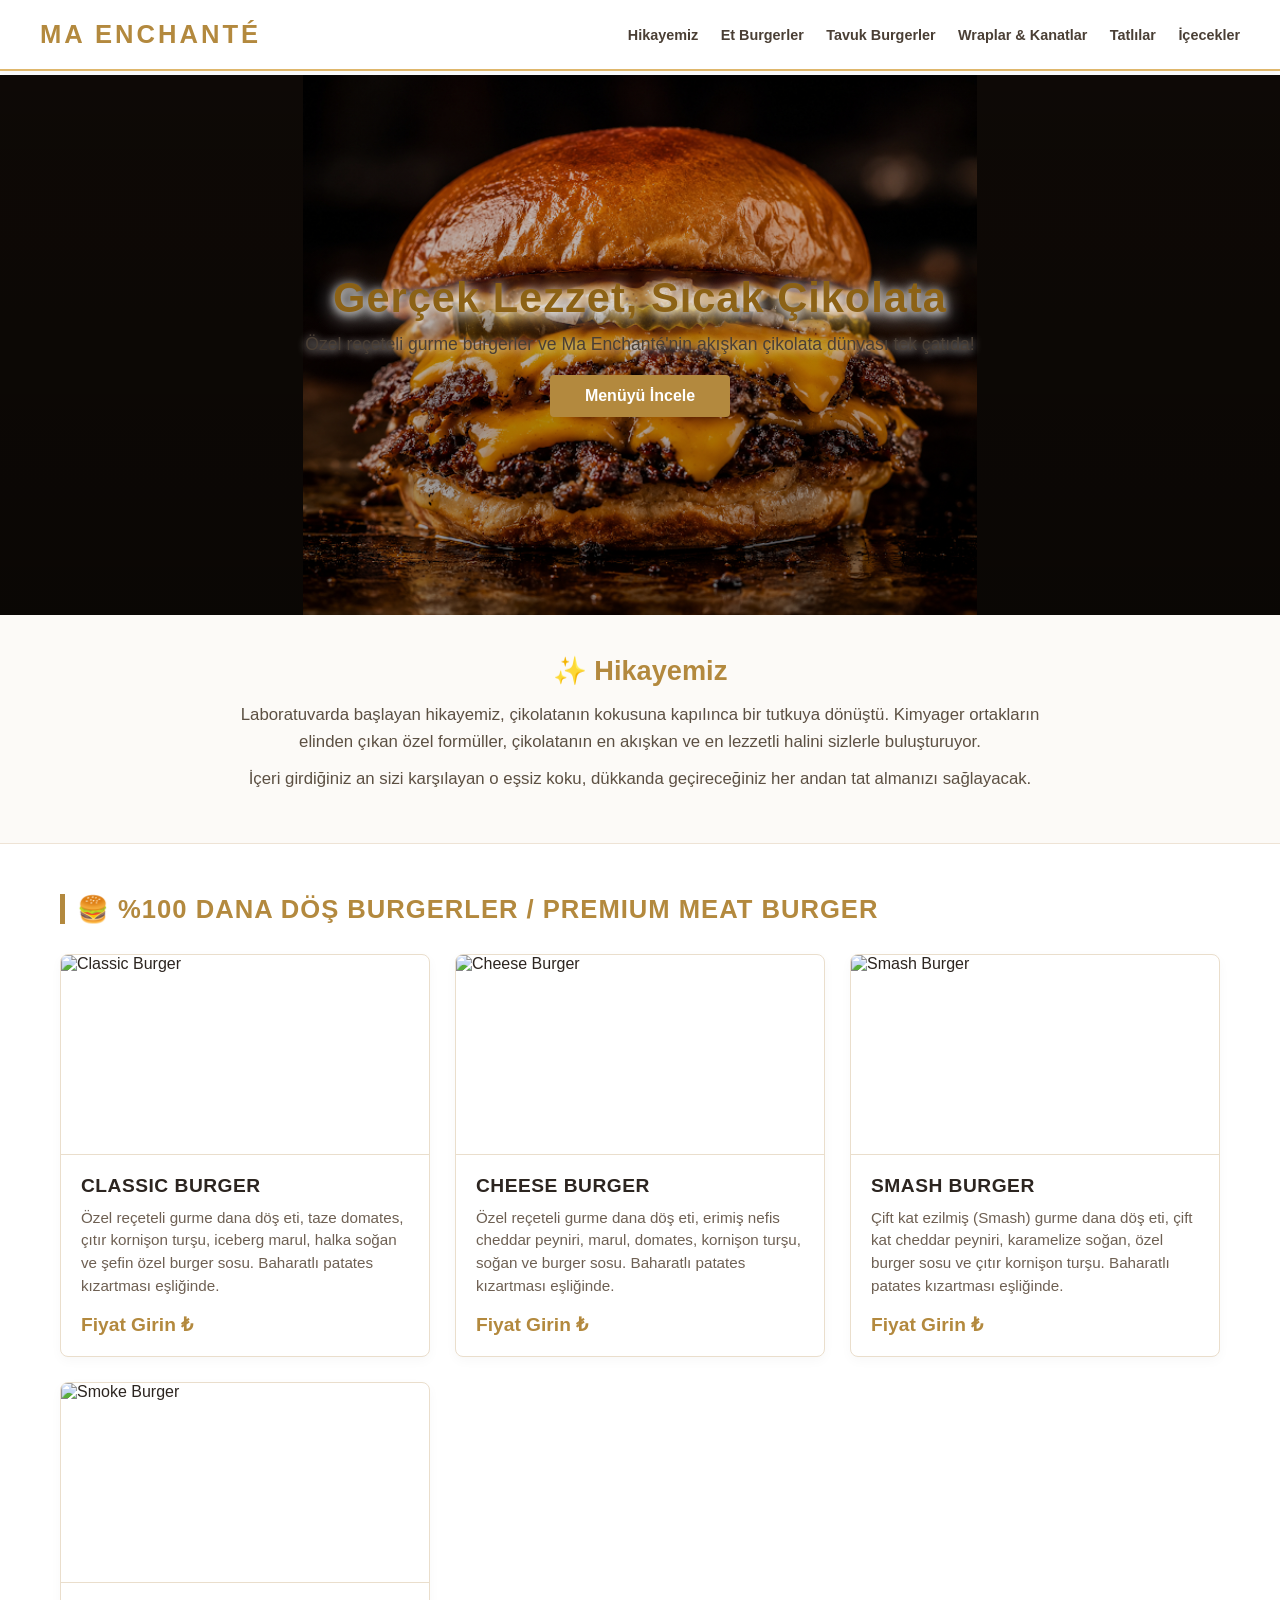
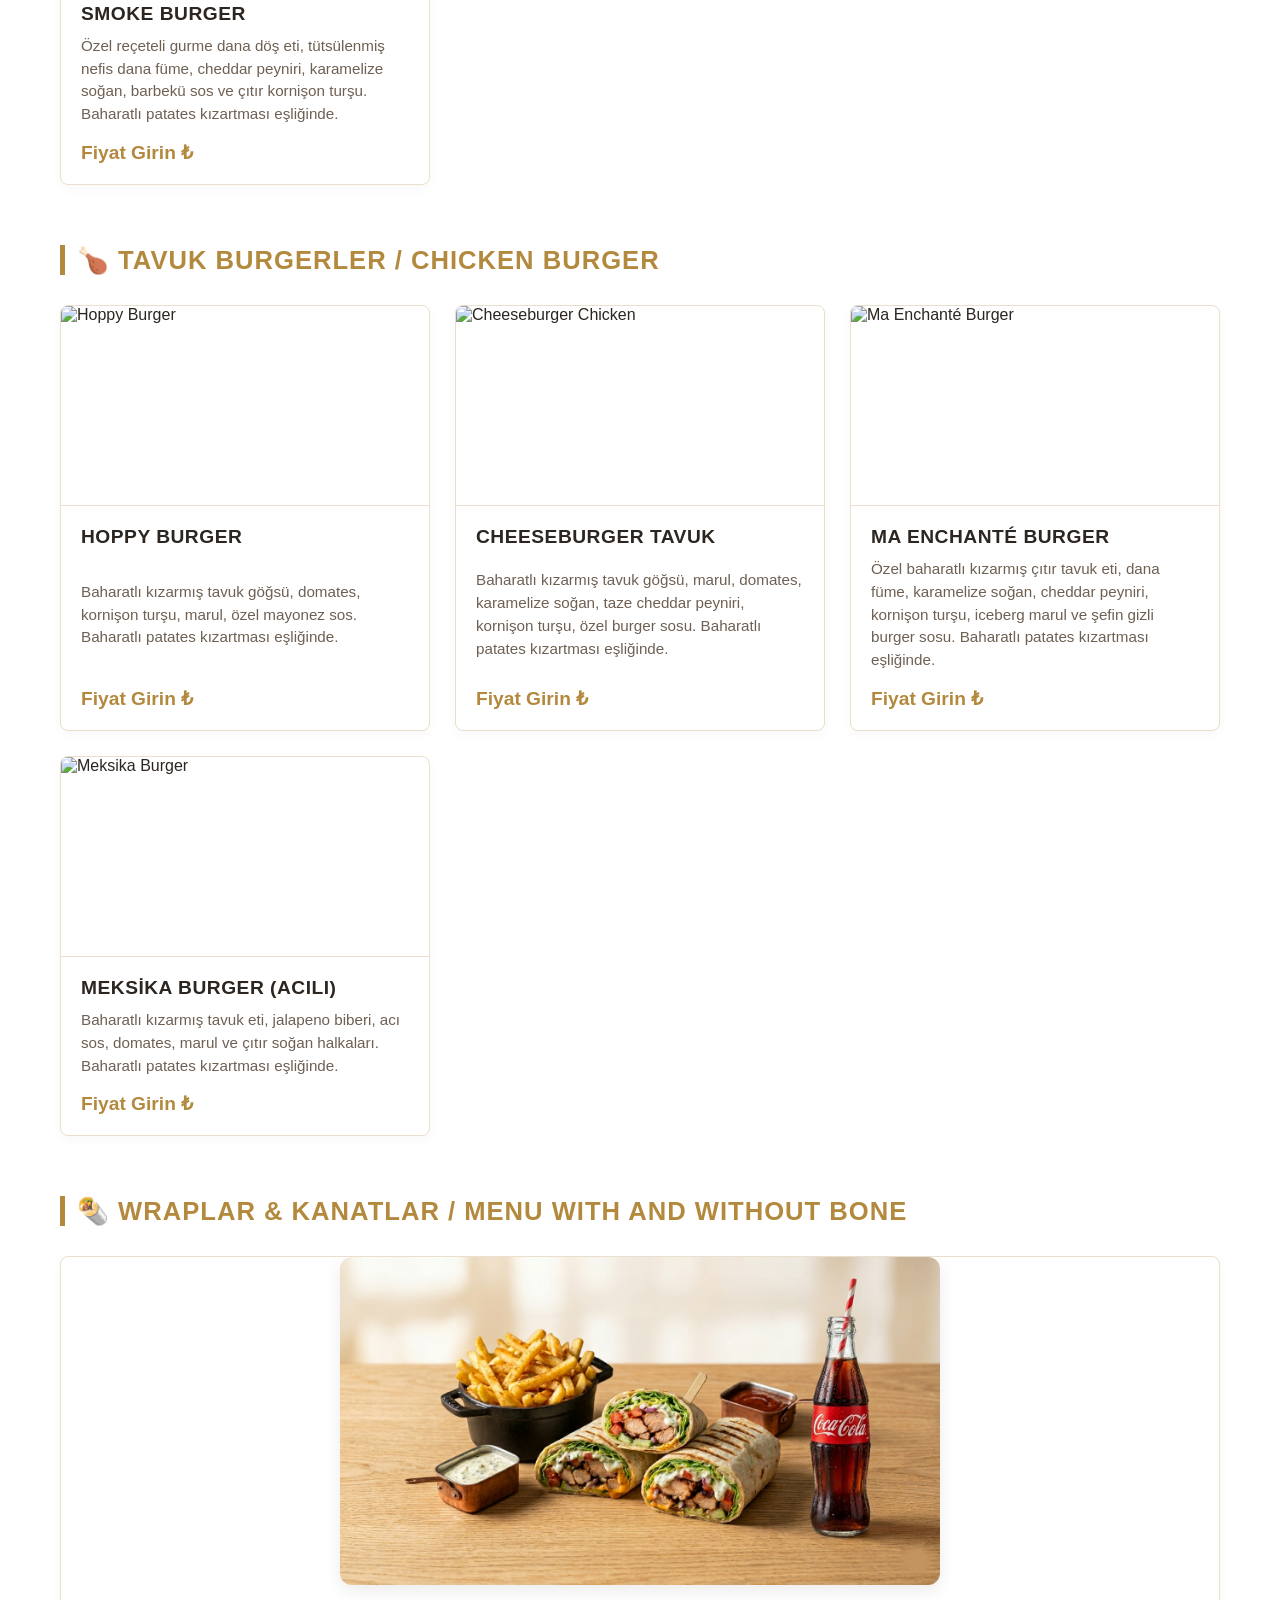
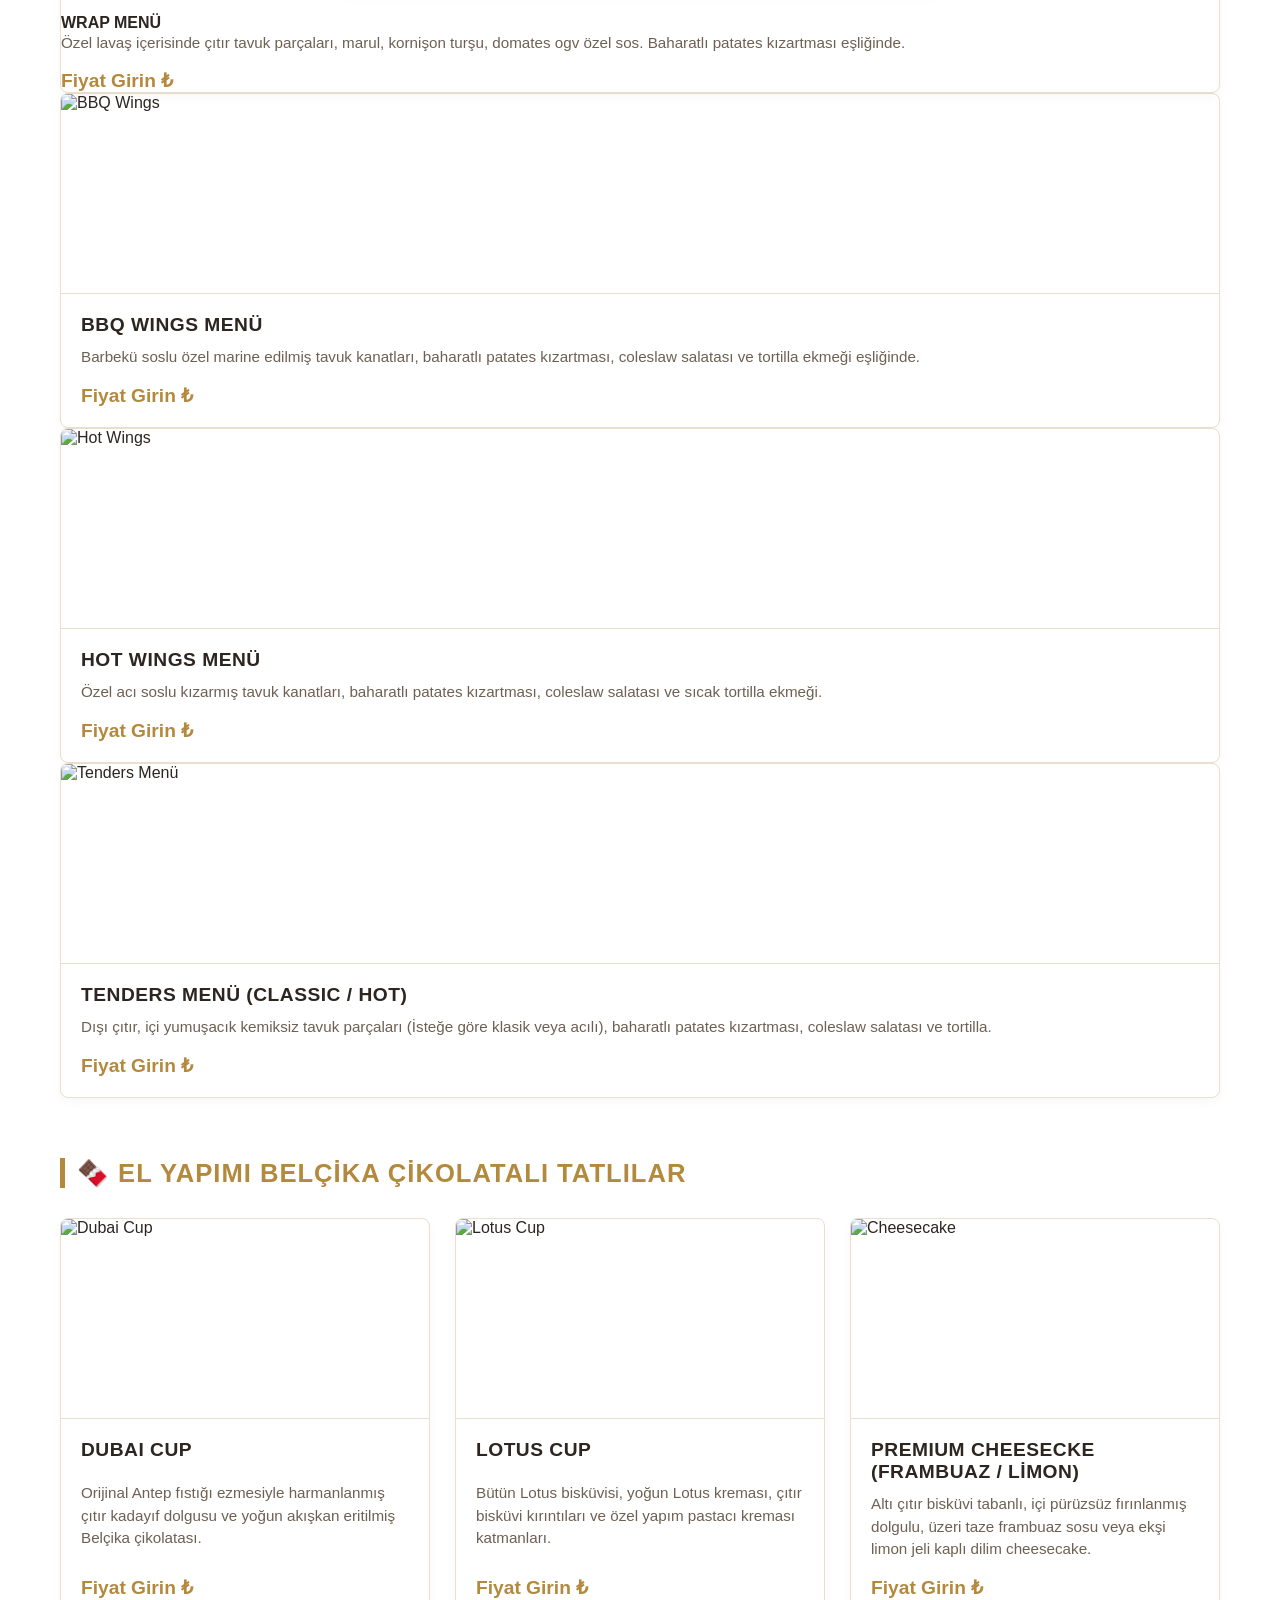
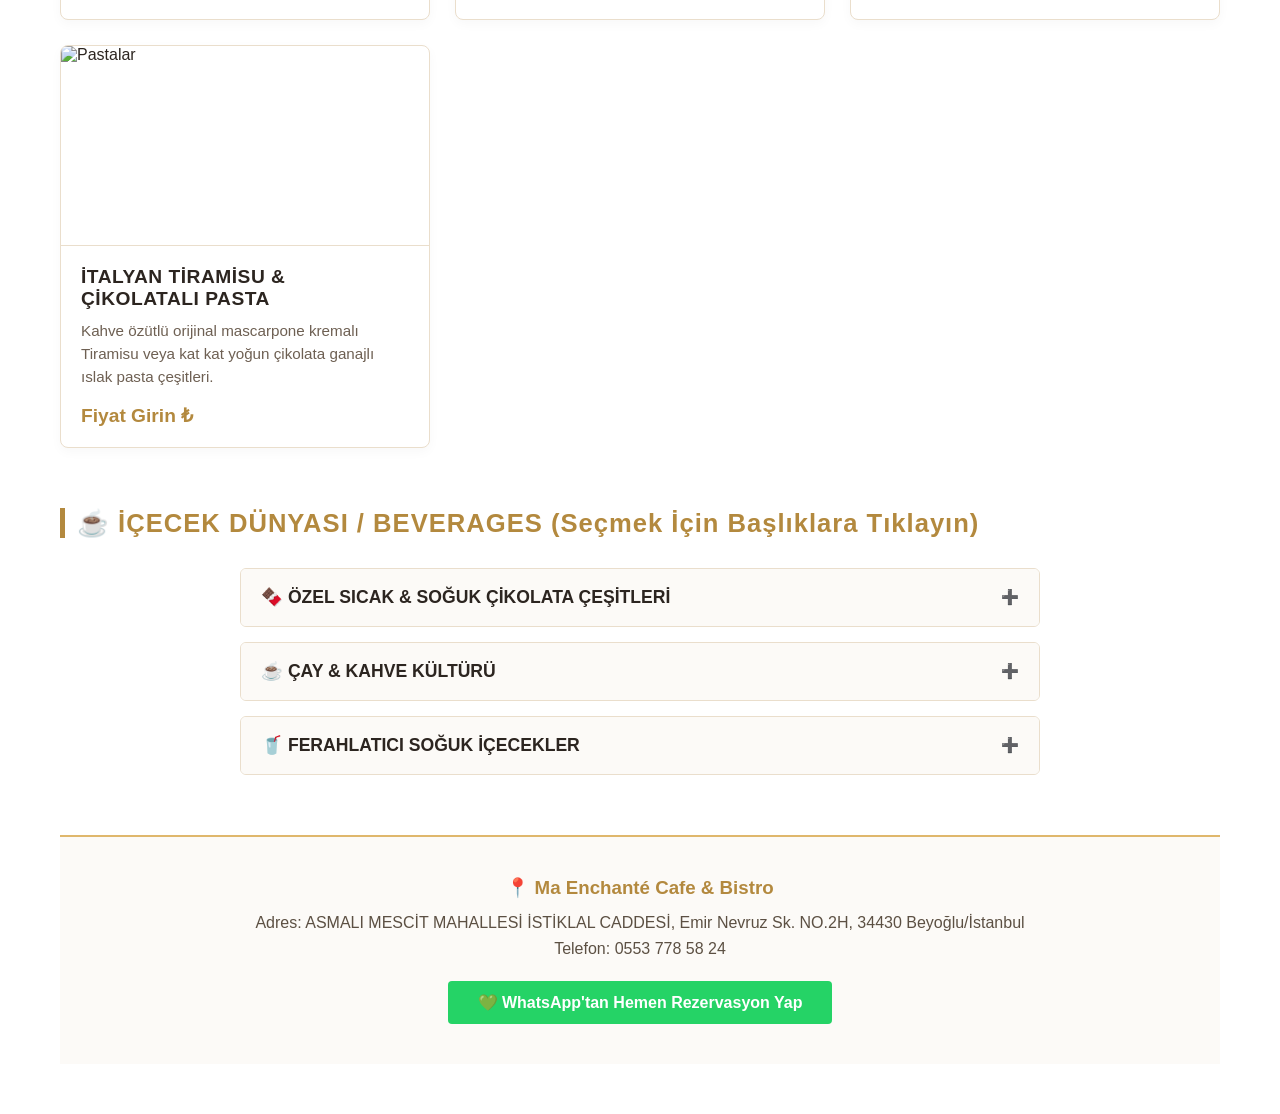
==== commit c370730a: "Update index.html" ====
--- a/index.html
+++ b/index.html
@@ -147,8 +147,9 @@
 
                 <div class="urun-kart">
                     <!-- Çıtır Tavuk Wrap Görseli -->
-                    <img src="https://images.unsplash.com/photo-1626700051175-6518c4793f06?q=80&w=600" alt="Wrap Menü" class="urun-resim">
-                    <div class="urun-detay">
+                    <div style="text-align: center; margin-bottom: 25px;">
+    <img src="wrap-menu.jpg" alt="Ma Enchanté Premium Wrap Menü" style="width: 100%; max-width: 600px; border-radius: 12px; box-shadow: 0 6px 18px rgba(0,0,0,0.08);">
+</div>
                         <h4>WRAP MENÜ</h4>
                         <p class="icindekiler">Özel lavaş içerisinde çıtır tavuk parçaları, marul, kornişon turşu, domates ogv özel sos. Baharatlı patates kızartması eşliğinde.</p>
                         <span class="fiyat">Fiyat Girin ₺</span>
@@ -322,4 +323,4 @@
     </footer>
 
 </body>
-</html>+</html>
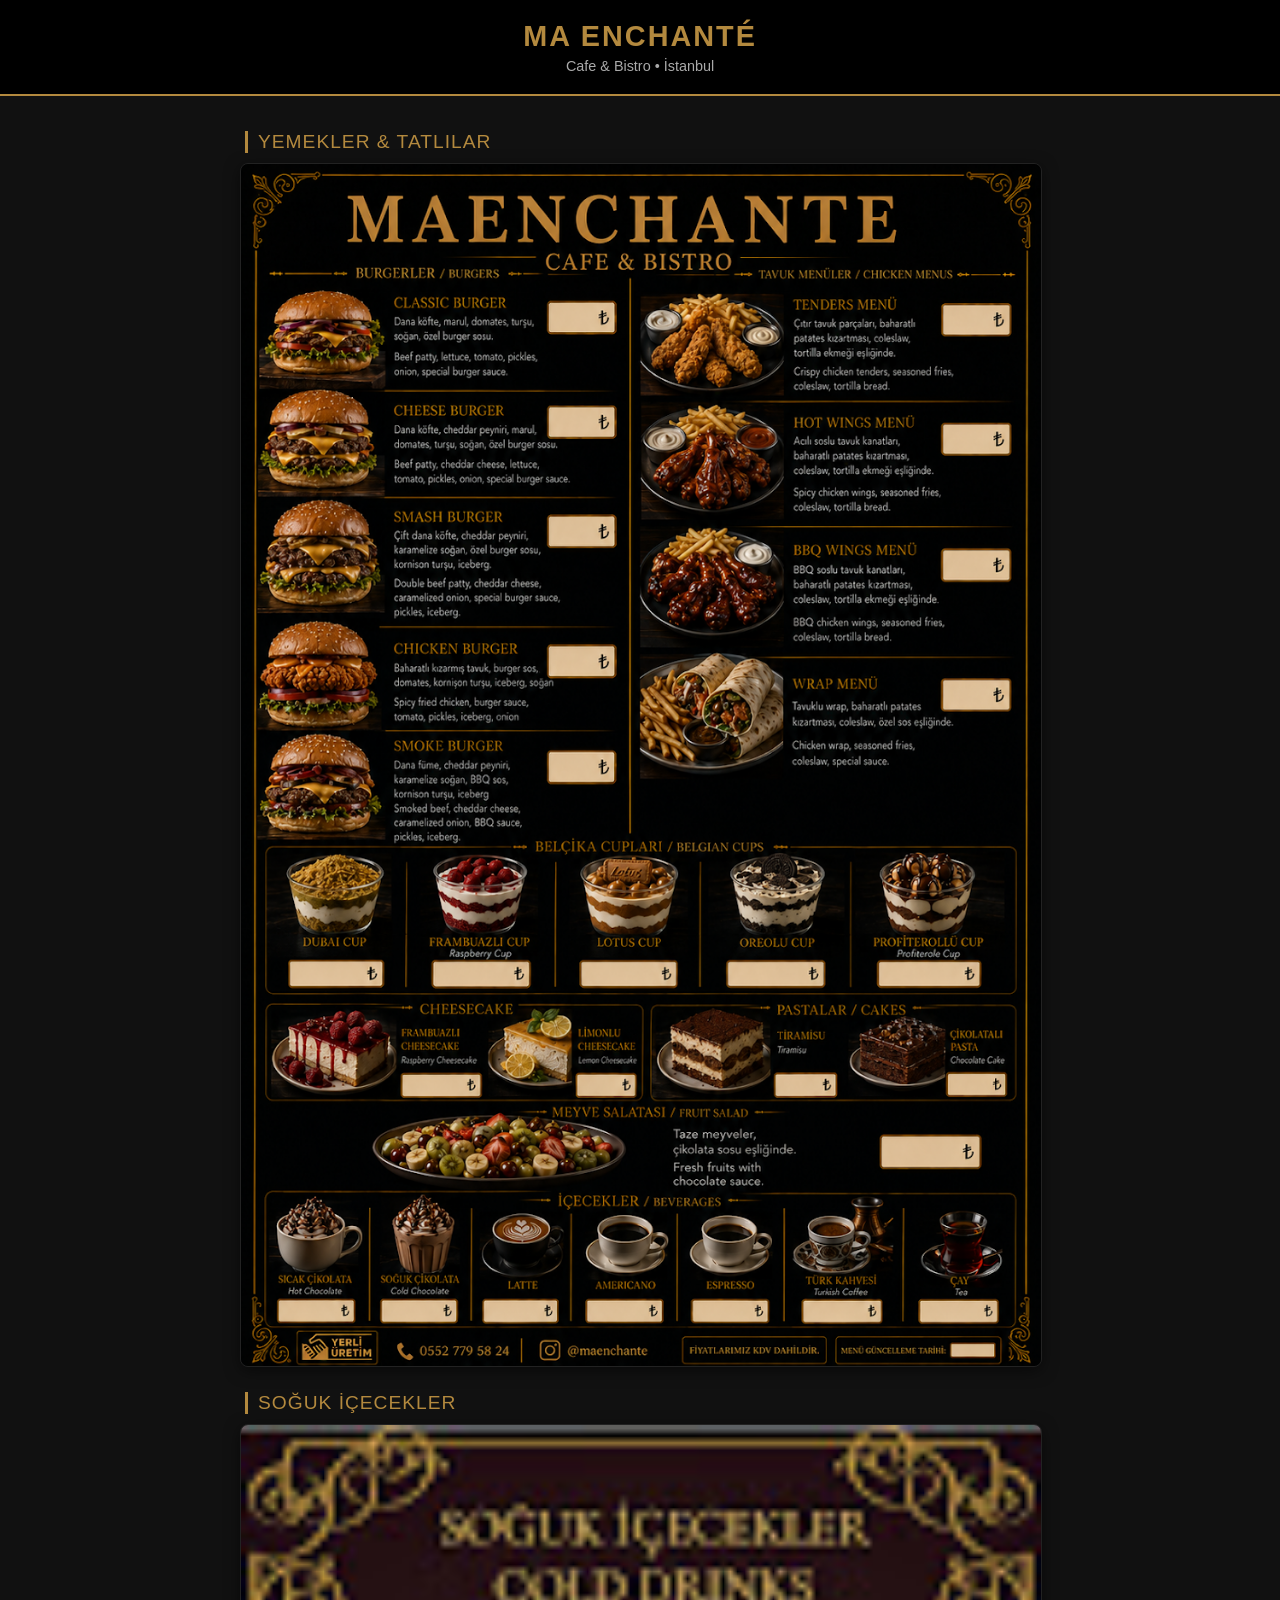
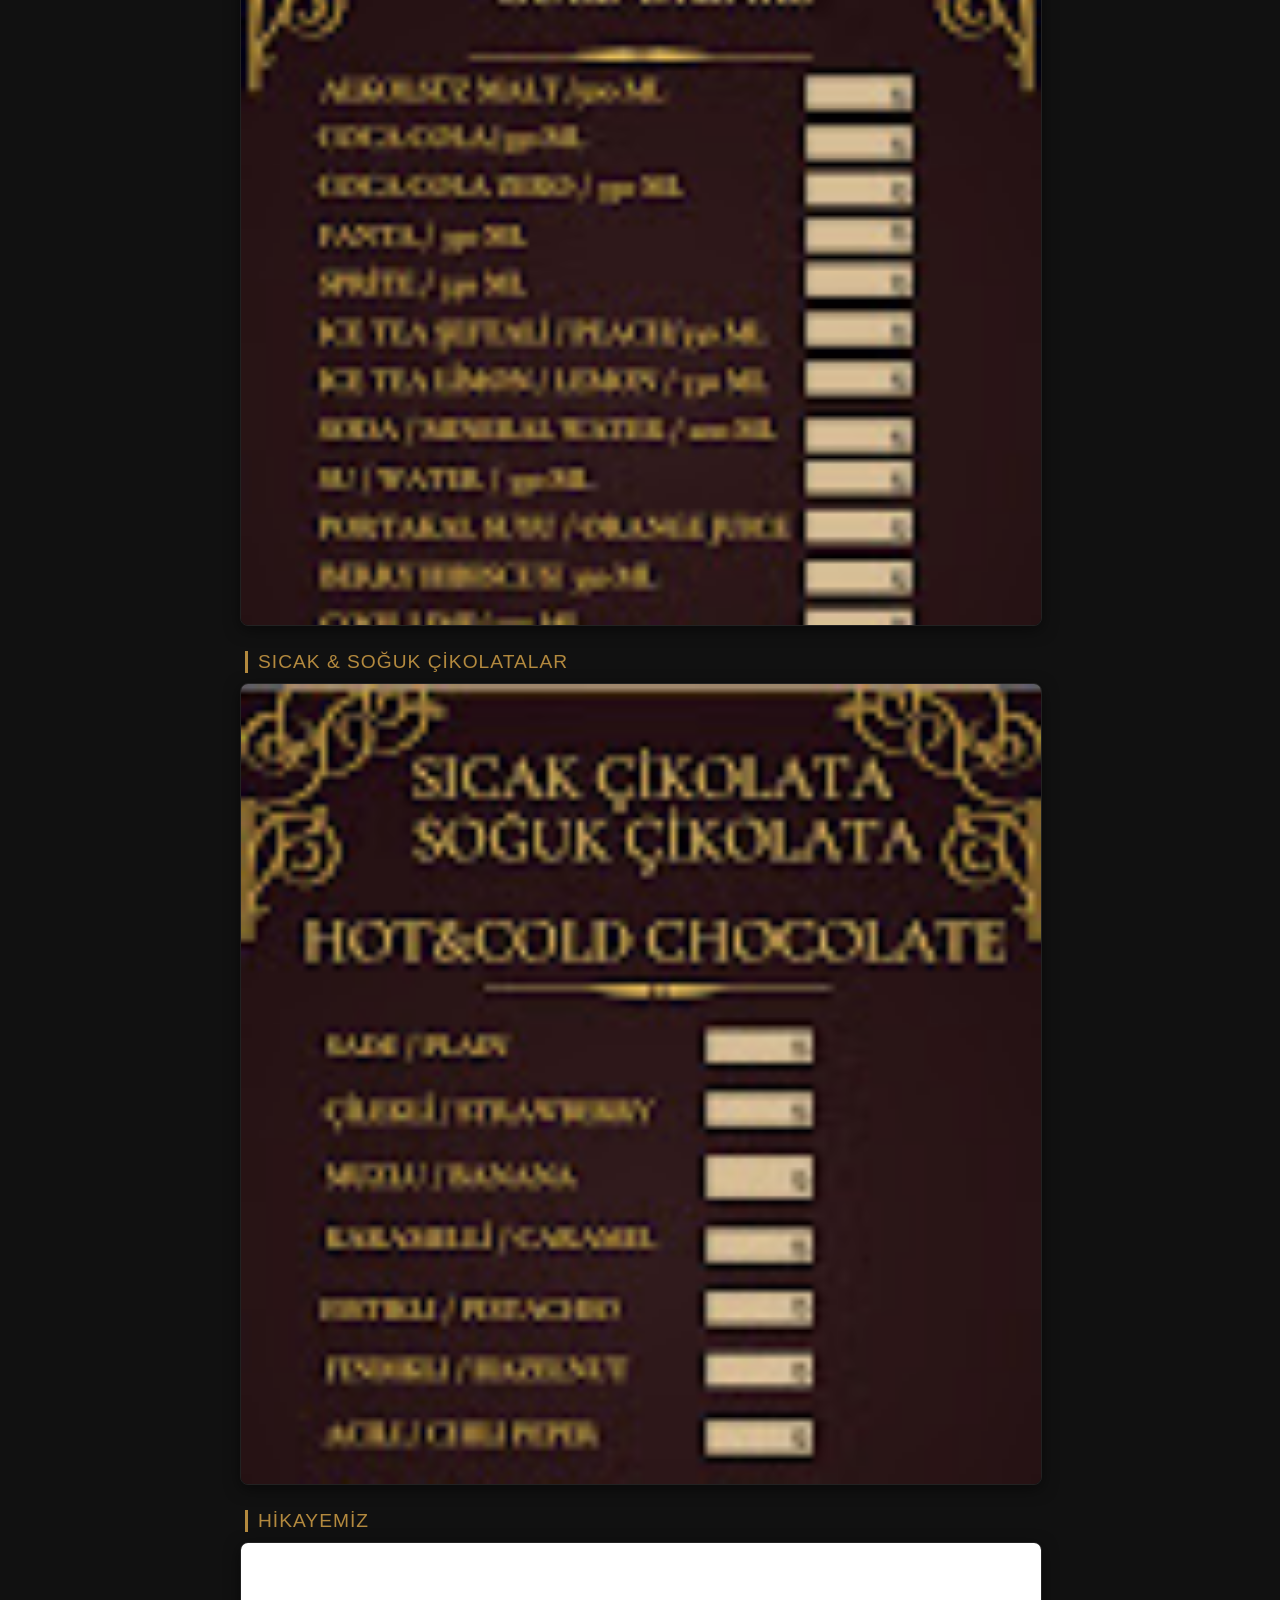
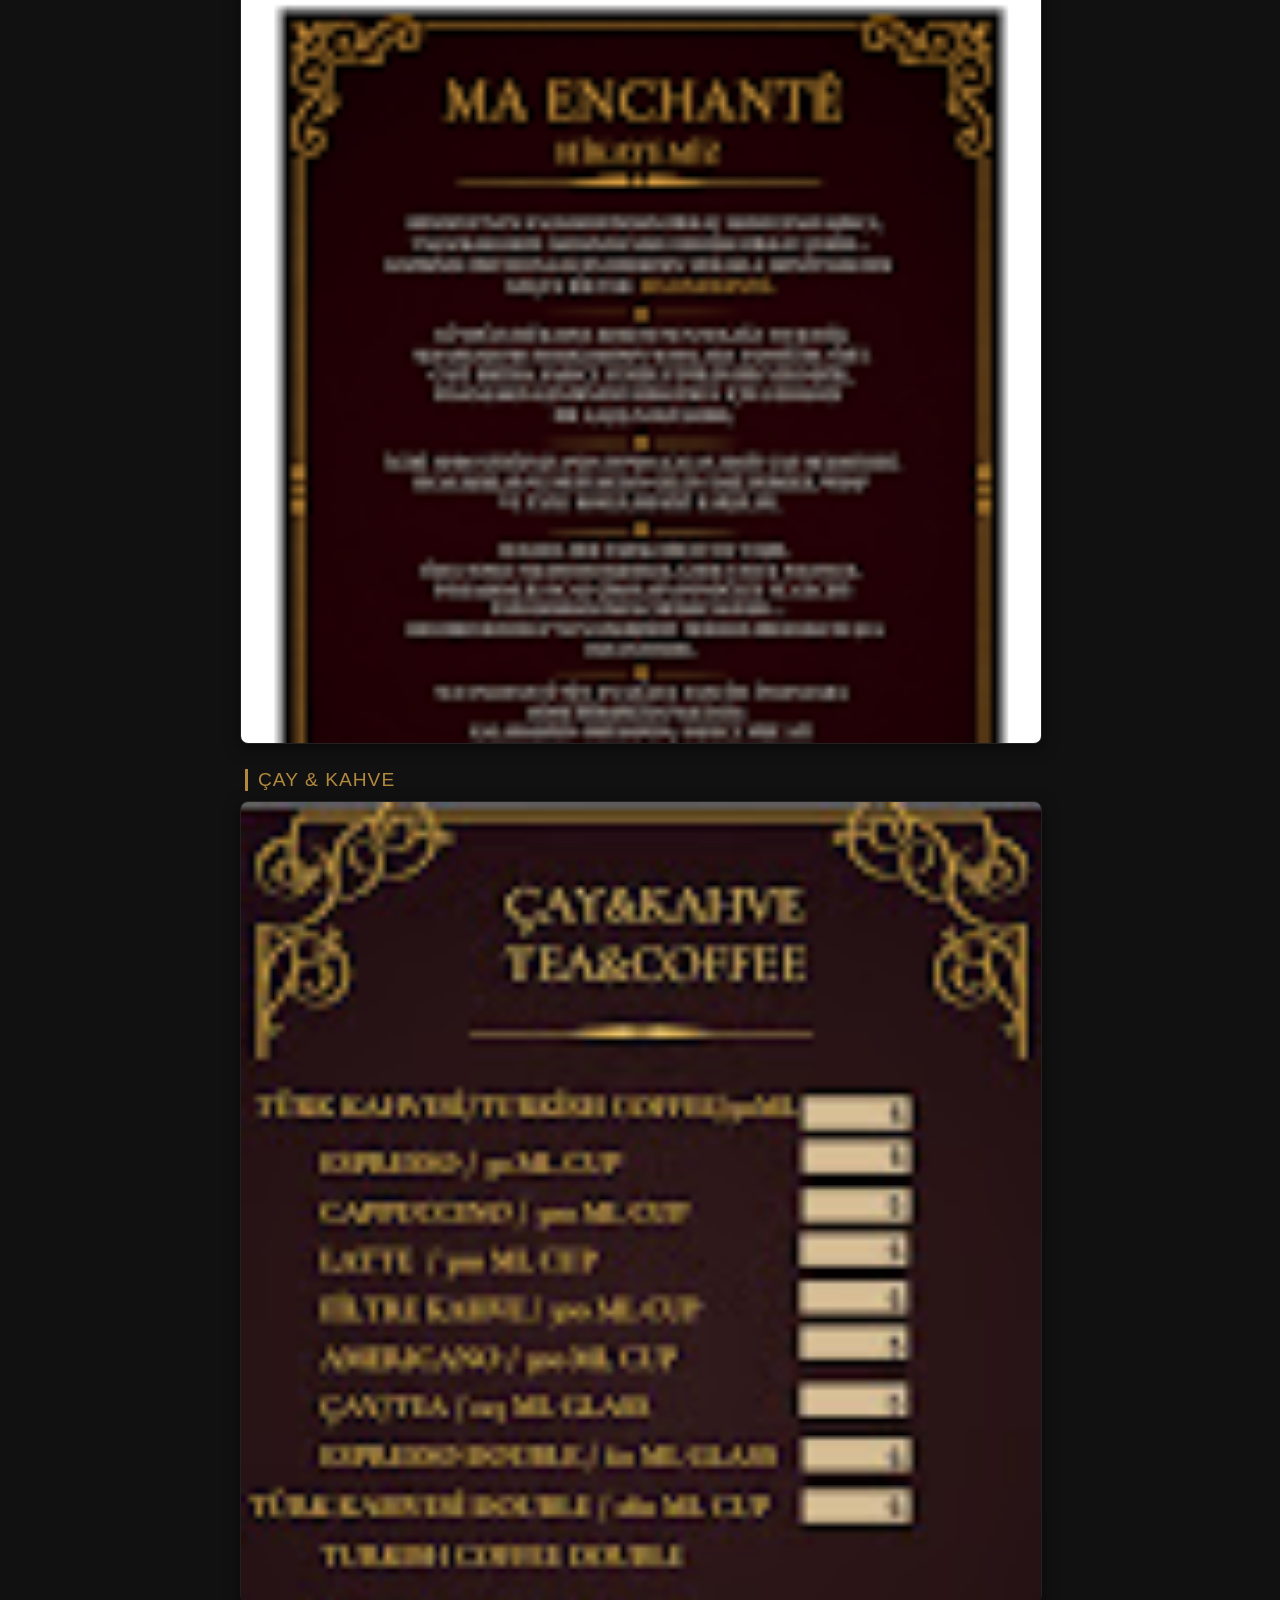
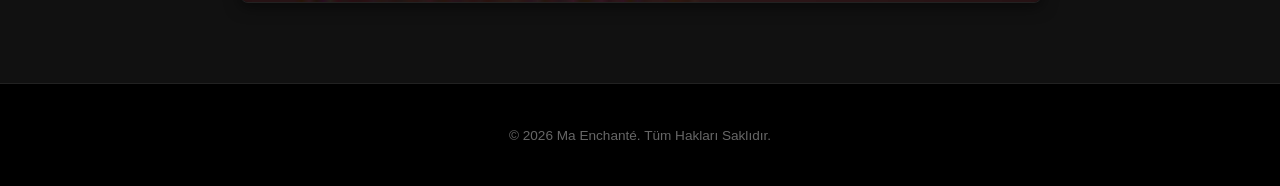
==== commit 3d8e2c69: "Update index.html" ====
--- a/index.html
+++ b/index.html
@@ -3,323 +3,99 @@
 <head>
     <meta charset="UTF-8">
     <meta name="viewport" content="width=device-width, initial-scale=1.0">
-    <title>Ma Enchanté Cafe & Bistro | Gurme Lezzetler</title>
-    <link rel="stylesheet" href="./style.css">
+    <title>Ma Enchanté - Dijital Menü</title>
+    <style>
+        body {
+            margin: 0;
+            padding: 0;
+            background-color: #111111; /* Menülerin siyah ağırlığına tam uyum */
+            font-family: 'Arial', sans-serif;
+            color: #ffffff;
+        }
+        header {
+            text-align: center;
+            padding: 20px 10px;
+            background-color: #000000;
+            border-bottom: 2px solid #b3893e; /* Ma Enchanté Gold Çizgisi */
+        }
+        header h1 {
+            margin: 0;
+            font-size: 1.8rem;
+            letter-spacing: 2px;
+            color: #b3893e;
+        }
+        header p {
+            margin: 5px 0 0 0;
+            font-size: 0.9rem;
+            color: #aaaaaa;
+        }
+        .container {
+            max-width: 800px;
+            margin: 0 auto;
+            padding: 15px;
+        }
+        .menu-resim {
+            width: 100%;
+            height: auto;
+            display: block;
+            margin-bottom: 25px;
+            border-radius: 8px;
+            box-shadow: 0 4px 15px rgba(0,0,0,0.5);
+            border: 1px solid #222;
+        }
+        .bolum-baslik {
+            font-size: 1.2rem;
+            color: #b3893e;
+            margin: 20px 0 10px 5px;
+            text-transform: uppercase;
+            letter-spacing: 1px;
+            border-left: 3px solid #b3893e;
+            padding-left: 10px;
+        }
+        footer {
+            text-align: center;
+            padding: 30px 10px;
+            background-color: #000000;
+            color: #666666;
+            font-size: 0.85rem;
+            margin-top: 40px;
+            border-top: 1px solid #222;
+        }
+    </style>
 </head>
 <body>
 
-    <!-- ÜST MENÜ (NAVBAR) -->
-    <header class="navbar">
-        <div class="logo">
-            <h2>MA ENCHANTÉ</h2> 
-        </div>
-        <nav>
-            <a href="#hikayemiz">Hikayemiz</a>
-            <a href="#et-burgerler">Et Burgerler</a>
-            <a href="#tavuk-burgerler">Tavuk Burgerler</a>
-            <a href="#wraplar-kanatlar">Wraplar & Kanatlar</a>
-            <a href="#tatlilar">Tatlılar</a>
-            <a href="#icecekler">İçecekler</a>
-        </nav>
+    <header>
+        <h1>MA ENCHANTÉ</h1>
+        <p>Cafe & Bistro • İstanbul</p>
     </header>
 
-    <!-- ANA GİRİŞ ALANI (HERO) -->
-    <section class="hero">
-        <div class="hero-icerik">
-            <h1>Gerçek Lezzet, Sıcak Çikolata</h1>
-            <p>Özel reçeteli gurme burgerler ve Ma Enchanté'nin akışkan çikolata dünyası tek çatıda!</p>
-            <a href="#et-burgerler" class="buton">Menüyü İncele</a>
-        </div>
-    </section>
+    <div class="container">
+        
+        <!-- 1. RESİM: ANA MENÜ -->
+        <div class="bolum-baslik">Yemekler & Tatlılar</div>
+        <img src="ana-menu.jpg" alt="Ma Enchanté Ana Menü" class="menu-resim">
 
-    <!-- MARKA HİKAYEMİZ (KİMYAGER ORTAKLAR) -->
-    <section id="hikayemiz" class="hikaye-bolumu">
-        <div class="hikaye-kapsayici">
-            <h3>✨ Hikayemiz</h3>
-            <p>Laboratuvarda başlayan hikayemiz, çikolatanın kokusuna kapılınca bir tutkuya dönüştü. Kimyager ortakların elinden çıkan özel formüller, çikolatanın en akışkan ve en lezzetli halini sizlerle buluşturuyor.</p>
-            <p>İçeri girdiğiniz an sizi karşılayan o eşsiz koku, dükkanda geçireceğiniz her andan tat almanızı sağlayacak.</p>
-        </div>
-    </section>
+        <!-- 2. RESİM: SOĞUK İÇECEKLER -->
+        <div class="bolum-baslik">Soğuk İçecekler</div>
+        <img src="soguk-icecekler.jpg" alt="Soğuk İçecekler" class="menu-resim">
 
-    <!-- MENÜ ALANI -->
-    <main class="menu-kapsayici">
-        
-        <!-- 1. BÖLÜM: ET BURGERLER (%100 DANA DÖŞ) -->
-        <section id="et-burgerler" class="menu-bolum">
-            <h3>🍔 %100 DANA DÖŞ BURGERLER / PREMIUM MEAT BURGER</h3>
-            <div class="urun-listesi">
-                
-                <div class="urun-kart">
-                    <!-- Klasik Gurme Burger Görseli -->
-                    <img src="https://images.unsplash.com/photo-1568901346375-23c9450c58cd?q=80&w=600" alt="Classic Burger" class="urun-resim">
-                    <div class="urun-detay">
-                        <h4>CLASSIC BURGER</h4>
-                        <p class="icindekiler">Özel reçeteli gurme dana döş eti, taze domates, çıtır kornişon turşu, iceberg marul, halka soğan ve şefin özel burger sosu. Baharatlı patates kızartması eşliğinde.</p>
-                        <span class="fiyat">Fiyat Girin ₺</span>
-                    </div>
-                </div>
+        <!-- 3. RESİM: ÇİKOLATALAR -->
+        <div class="bolum-baslik">Sıcak & Soğuk Çikolatalar</div>
+        <img src="cikolatalar.jpg" alt="Sıcak ve Soğuk Çikolatalar" class="menu-resim">
 
-                <div class="urun-kart">
-                    <!-- Bol Erimiş Cheddar Peynirli Görsel -->
-                    <img src="https://images.unsplash.com/photo-1550547660-d9450f859349?q=80&w=600" alt="Cheese Burger" class="urun-resim">
-                    <div class="urun-detay">
-                        <h4>CHEESE BURGER</h4>
-                        <p class="icindekiler">Özel reçeteli gurme dana döş eti, erimiş nefis cheddar peyniri, marul, domates, kornişon turşu, soğan ve burger sosu. Baharatlı patates kızartması eşliğinde.</p>
-                        <span class="fiyat">Fiyat Girin ₺</span>
-                    </div>
-                </div>
+        <!-- 4. RESİM: HİKAYEMİZ (İstediğin gibi tam buraya, yani 4. sıraya koyduk) -->
+        <div class="bolum-baslik">Hikayemiz</div>
+        <img src="hikaye.png" alt="Ma Enchanté Hikayemiz" class="menu-resim">
 
-                <div class="urun-kart">
-                    <!-- İki Katlı Basık Smash Burger Görseli -->
-                    <img src="https://images.unsplash.com/photo-1594212699903-ec8a3eca50f5?q=80&w=600" alt="Smash Burger" class="urun-resim">
-                    <div class="urun-detay">
-                        <h4>SMASH BURGER</h4>
-                        <p class="icindekiler">Çift kat ezilmiş (Smash) gurme dana döş eti, çift kat cheddar peyniri, karamelize soğan, özel burger sosu ve çıtır kornişon turşu. Baharatlı patates kızartması eşliğinde.</p>
-                        <span class="fiyat">Fiyat Girin ₺</span>
-                    </div>
-                </div>
+        <!-- 5. RESİM: ÇAY VE KAHVE -->
+        <div class="bolum-baslik">Çay & Kahve</div>
+        <img src="cay-kahve.jpg" alt="Çay ve Kahve Menüsü" class="menu-resim">
 
-                <div class="urun-kart">
-                    <!-- Füme Etli ve Barbekülü İsli Burger Görseli -->
-                    <img src="https://images.unsplash.com/photo-1586190848861-99aa4a171e90?q=80&w=600" alt="Smoke Burger" class="urun-resim">
-                    <div class="urun-detay">
-                        <h4>SMOKE BURGER</h4>
-                        <p class="icindekiler">Özel reçeteli gurme dana döş eti, tütsülenmiş nefis dana füme, cheddar peyniri, karamelize soğan, barbekü sos ve çıtır kornişon turşu. Baharatlı patates kızartması eşliğinde.</p>
-                        <span class="fiyat">Fiyat Girin ₺</span>
-                    </div>
-                </div>
+    </div>
 
-            </div>
-        </section>
-
-        <!-- 2. BÖLÜM: TAVUK BURGERLER -->
-        <section id="tavuk-burgerler" class="menu-bolum">
-            <h3>🍗 TAVUK BURGERLER / CHICKEN BURGER</h3>
-            <div class="urun-listesi">
-
-                <div class="urun-kart">
-                    <!-- Sade Çıtır Tavuk Görseli -->
-                    <img src="https://images.unsplash.com/photo-1625813506062-0aeb1d7a094b?q=80&w=600" alt="Hoppy Burger" class="urun-resim">
-                    <div class="urun-detay">
-                        <h4>HOPPY BURGER</h4>
-                        <p class="icindekiler">Baharatlı kızarmış tavuk göğsü, domates, kornişon turşu, marul, özel mayonez sos. Baharatlı patates kızartması eşliğinde.</p>
-                        <span class="fiyat">Fiyat Girin ₺</span>
-                    </div>
-                </div>
-
-                <div class="urun-kart">
-                    <!-- Peynirli Tavuk Burger Görseli -->
-                    <img src="https://images.unsplash.com/photo-1610614819513-58e34989848b?q=80&w=600" alt="Cheeseburger Chicken" class="urun-resim">
-                    <div class="urun-detay">
-                        <h4>CHEESEBURGER TAVUK</h4>
-                        <p class="icindekiler">Baharatlı kızarmış tavuk göğsü, marul, domates, karamelize soğan, taze cheddar peyniri, kornişon turşu, özel burger sosu. Baharatlı patates kızartması eşliğinde.</p>
-                        <span class="fiyat">Fiyat Girin ₺</span>
-                    </div>
-                </div>
-
-                <div class="urun-kart">
-                    <!-- Ma Enchanté Özel Büyük İçi Dolu Tavuk Görseli -->
-                    <img src="https://images.unsplash.com/photo-1521305916504-4a1121188589?q=80&w=600" alt="Ma Enchanté Burger" class="urun-resim">
-                    <div class="urun-detay">
-                        <h4>MA ENCHANTÉ BURGER</h4>
-                        <p class="icindekiler">Özel baharatlı kızarmış çıtır tavuk eti, dana füme, karamelize soğan, cheddar peyniri, kornişon turşu, iceberg marul ve şefin gizli burger sosu. Baharatlı patates kızartması eşliğinde.</p>
-                        <span class="fiyat">Fiyat Girin ₺</span>
-                    </div>
-                </div>
-
-                <div class="urun-kart">
-                    <!-- Baharatlı Acılı Soslu Tavuk Görseli -->
-                    <img src="https://images.unsplash.com/photo-1606755962773-d324e0a13086?q=80&w=600" alt="Meksika Burger" class="urun-resim">
-                    <div class="urun-detay">
-                        <h4>MEKSİKA BURGER (ACILI)</h4>
-                        <p class="icindekiler">Baharatlı kızarmış tavuk eti, jalapeno biberi, acı sos, domates, marul ve çıtır soğan halkaları. Baharatlı patates kızartması eşliğinde.</p>
-                        <span class="fiyat">Fiyat Girin ₺</span>
-                    </div>
-                </div>
-
-            </div>
-        </section>
-
-        <!-- 3. BÖLÜM: WRAPLAR VE KANATLAR -->
-        <section id="wraplar-kanatlar" class="menu-bolum">
-            <h3>🌯 WRAPLAR & KANATLAR / MENU WITH AND WITHOUT BONE</h3>
-            <div class="urun-listesi">
-
-                <div class="urun-kart">
-                    <!-- Çıtır Tavuk Wrap Görseli -->
-                    <div style="text-align: center; margin-bottom: 25px;">
-    <img src="wrap-menu.jpg" alt="Ma Enchanté Premium Wrap Menü" style="width: 100%; max-width: 600px; border-radius: 12px; box-shadow: 0 6px 18px rgba(0,0,0,0.08);">
-</div>
-                        <h4>WRAP MENÜ</h4>
-                        <p class="icindekiler">Özel lavaş içerisinde çıtır tavuk parçaları, marul, kornişon turşu, domates ogv özel sos. Baharatlı patates kızartması eşliğinde.</p>
-                        <span class="fiyat">Fiyat Girin ₺</span>
-                    </div>
-                </div>
-
-                <div class="urun-kart">
-                    <!-- Barbekü Soslu Parlak Kanat Görseli -->
-                    <img src="https://images.unsplash.com/photo-1608039829572-78524f79c4c7?q=80&w=600" alt="BBQ Wings" class="urun-resim">
-                    <div class="urun-detay">
-                        <h4>BBQ WINGS MENÜ</h4>
-                        <p class="icindekiler">Barbekü soslu özel marine edilmiş tavuk kanatları, baharatlı patates kızartması, coleslaw salatası ve tortilla ekmeği eşliğinde.</p>
-                        <span class="fiyat">Fiyat Girin ₺</span>
-                    </div>
-                </div>
-
-                <div class="urun-kart">
-                    <!-- Kırmızı Yoğun Acı Soslu Kanat Görseli -->
-                    <img src="https://images.unsplash.com/photo-1567620832903-9fc6debc209f?q=80&w=600" alt="Hot Wings" class="urun-resim">
-                    <div class="urun-detay">
-                        <h4>HOT WINGS MENÜ</h4>
-                        <p class="icindekiler">Özel acı soslu kızarmış tavuk kanatları, baharatlı patates kızartması, coleslaw salatası ve sıcak tortilla ekmeği.</p>
-                        <span class="fiyat">Fiyat Girin ₺</span>
-                    </div>
-                </div>
-
-                <div class="urun-kart">
-                    <!-- Kemiksiz Çıtır Atıştırmalık Tavuk Parçaları (Tenders) Görseli -->
-                    <img src="https://images.unsplash.com/photo-1569058242253-92a9c755a0ec?q=80&w=600" alt="Tenders Menü" class="urun-resim">
-                    <div class="urun-detay">
-                        <h4>TENDERS MENÜ (CLASSIC / HOT)</h4>
-                        <p class="icindekiler">Dışı çıtır, içi yumuşacık kemiksiz tavuk parçaları (İsteğe göre klasik veya acılı), baharatlı patates kızartması, coleslaw salatası ve tortilla.</p>
-                        <span class="fiyat">Fiyat Girin ₺</span>
-                    </div>
-                </div>
-
-            </div>
-        </section>
-
-        <!-- 4. BÖLÜM: TATLILAR VE CUPLAR -->
-        <section id="tatlilar" class="menu-bolum">
-            <h3>🍫 EL YAPIMI BELÇİKA ÇİKOLATALI TATLILAR</h3>
-            <div class="urun-listesi">
-
-                <div class="urun-kart">
-                    <!-- Antep Fıstıklı Çikolatalı Dubai Cup Benzeri Görsel -->
-                    <img src="https://images.unsplash.com/photo-1511381939415-e44015466834?q=80&w=600" alt="Dubai Cup" class="urun-resim">
-                    <div class="urun-detay">
-                        <h4>DUBAI CUP</h4>
-                        <p class="icindekiler">Orijinal Antep fıstığı ezmesiyle harmanlanmış çıtır kadayıf dolgusu ve yoğun akışkan eritilmiş Belçika çikolatası.</p>
-                        <span class="fiyat">Fiyat Girin ₺</span>
-                    </div>
-                </div>
-
-                <div class="urun-kart">
-                    <!-- Bisküvili Karamel Kremalı Lotus Cup Görseli -->
-                    <img src="https://images.unsplash.com/photo-1571877227200-a0d98ea607e9?q=80&w=600" alt="Lotus Cup" class="urun-resim">
-                    <div class="urun-detay">
-                        <h4>LOTUS CUP</h4>
-                        <p class="icindekiler">Bütün Lotus bisküvisi, yoğun Lotus kreması, çıtır bisküvi kırıntıları ve özel yapım pastacı kreması katmanları.</p>
-                        <span class="fiyat">Fiyat Girin ₺</span>
-                    </div>
-                </div>
-
-                <div class="urun-kart">
-                    <!-- Frambuaz / Çilek Soslu Premium Dilim Cheesecake Görseli -->
-                    <img src="https://images.unsplash.com/photo-1524351199679-46cddf530c04?q=80&w=600" alt="Cheesecake" class="urun-resim">
-                    <div class="urun-detay">
-                        <h4>PREMIUM CHEESECKE (FRAMBUAZ / LİMON)</h4>
-                        <p class="icindekiler">Altı çıtır bisküvi tabanlı, içi pürüzsüz fırınlanmış dolgulu, üzeri taze frambuaz sosu veya ekşi limon jeli kaplı dilim cheesecake.</p>
-                        <span class="fiyat">Fiyat Girin ₺</span>
-                    </div>
-                </div>
-
-                <div class="urun-kart">
-                    <!-- Yoğun Akışkan Çikolatalı Pasta Görseli -->
-                    <img src="https://images.unsplash.com/photo-1606313564200-e75d5e30476c?q=80&w=600" alt="Pastalar" class="urun-resim">
-                    <div class="urun-detay">
-                        <h4>İTALYAN TİRAMİSU & ÇİKOLATALI PASTA</h4>
-                        <p class="icindekiler">Kahve özütlü orijinal mascarpone kremalı Tiramisu veya kat kat yoğun çikolata ganajlı ıslak pasta çeşitleri.</p>
-                        <span class="fiyat">Fiyat Girin ₺</span>
-                    </div>
-                </div>
-
-            </div>
-        </section>
-
-    <!-- 5. BÖLÜM: İÇECEKLER -->
-        <section id="icecekler" class="menu-bolum">
-            <h3>☕ İÇECEK DÜNYASI / BEVERAGES (Seçmek İçin Başlıklara Tıklayın)</h3>
-            <div class="icecek-akordeon">
-
-                <!-- 1. KATEGORİ: ÇİKOLATALAR -->
-                <div class="akordeon-grup">
-                    <button class="akordeon-baslik">🍫 ÖZEL SICAK & SOĞUK ÇİKOLATA ÇEŞİTLERİ</button>
-                    <div class="akordeon-icerik">
-                        <ul class="ml-listesi">
-                            <li><strong>Sade Sıcak Çikolata</strong> <span class="ml-bilgi">(250 ml)</span> - Fiyat ₺</li>
-                            <li><strong>Çilekli Sıcak Çikolata</strong> <span class="ml-bilgi">(250 ml)</span> - Fiyat ₺</li>
-                            <li><strong>Muzlu Sıcak Çikolata</strong> <span class="ml-bilgi">(250 ml)</span> - Fiyat ₺</li>
-                            <li><strong>Karamelli Sıcak Çikolata</strong> <span class="ml-bilgi">(250 ml)</span> - Fiyat ₺</li>
-                            <li><strong>Fıstıklı Sıcak Çikolata</strong> <span class="ml-bilgi">(250 ml)</span> - Fiyat ₺</li>
-                            <li><strong>Fındıklı Sıcak Çikolata</strong> <span class="ml-bilgi">(250 ml)</span> - Fiyat ₺</li>
-                            <li><strong>Acılı Sıcak Çikolata (Chili)</strong> <span class="ml-bilgi">(250 ml)</span> - Fiyat ₺</li>
-                            <li><strong>Soğuk Çikolata (Sade / Meyveli)</strong> <span class="ml-bilgi">(330 ml)</span> - Fiyat ₺</li>
-                        </ul>
-                    </div>
-                </div>
-
-                <!-- 2. KATEGORİ: ÇAY & KAHVE -->
-                <div class="akordeon-grup">
-                    <button class="akordeon-baslik">☕ ÇAY & KAHVE KÜLTÜRÜ</button>
-                    <div class="akordeon-icerik">
-                        <ul class="ml-listesi">
-                            <li><strong>Demleme Türk Çayı</strong> <span class="ml-bilgi">(120 ml - İnce Belli)</span> - Fiyat ₺</li>
-                            <li><strong>Fincan Çay</strong> <span class="ml-bilgi">(200 ml)</span> - Fiyat ₺</li>
-                            <li><strong>Türk Kahvesi (Tek)</strong> <span class="ml-bilgi">(70 ml)</span> - Fiyat ₺</li>
-                            <li><strong>Türk Kahvesi (Double)</strong> <span class="ml-bilgi">(140 ml)</span> - Fiyat ₺</li>
-                            <li><strong>Espresso (Single)</strong> <span class="ml-bilgi">(30 ml)</span> - Fiyat ₺</li>
-                            <li><strong>Espresso (Double)</strong> <span class="ml-bilgi">(60 ml)</span> - Fiyat ₺</li>
-                            <li><strong>Americano</strong> <span class="ml-bilgi">(300 ml)</span> - Fiyat ₺</li>
-                            <li><strong>Filtre Kahve</strong> <span class="ml-bilgi">(300 ml)</span> - Fiyat ₺</li>
-                            <li><strong>Cafe Latte</strong> <span class="ml-bilgi">(350 ml)</span> - Fiyat ₺</li>
-                            <li><strong>Cappuccino</strong> <span class="ml-bilgi">(300 ml)</span> - Fiyat ₺</li>
-                        </ul>
-                    </div>
-                </div>
-
-                <!-- 3. KATEGORİ: SOĞUK İÇECEKLER -->
-                <div class="akordeon-grup">
-                    <button class="akordeon-baslik">🥤 FERAHLATICI SOĞUK İÇECEKLER</button>
-                    <div class="akordeon-icerik">
-                        <ul class="ml-listesi">
-                            <li><strong>Alkolsüz Malt</strong> <span class="ml-bilgi">(330 ml)</span> - Fiyat ₺</li>
-                            <li><strong>Coca-Cola (Klasik / Zero)</strong> <span class="ml-bilgi">(330 ml - Kutu)</span> - Fiyat ₺</li>
-                            <li><strong>Fanta / Sprite</strong> <span class="ml-bilgi">(330 ml - Kutu)</span> - Fiyat ₺</li>
-                            <li><strong>Ice Tea (Şeftali / Limon)</strong> <span class="ml-bilgi">(330 ml - Kutu)</span> - Fiyat ₺</li>
-                            <li><strong>Cool Lime</strong> <span class="ml-bilgi">(400 ml - Buzlu)</span> - Fiyat ₺</li>
-                            <li><strong>Berry Hibiscus</strong> <span class="ml-bilgi">(400 ml - Buzlu)</span> - Fiyat ₺</li>
-                            <li><strong>Taze Sıkılmış Portakal Suyu</strong> <span class="ml-bilgi">(300 ml)</span> - Fiyat ₺</li>
-                            <li><strong>Maden Suyu (Soda)</strong> <span class="ml-bilgi">(200 ml)</span> - Fiyat ₺</li>
-                            <li><strong>Su</strong> <span class="ml-bilgi">(500 ml)</span> - Fiyat ₺</li>
-                        </ul>
-                    </div>
-                </div>
-
-            </div>
-        </section>
-
-        <!-- Tıklama İşlevini Çalıştıran Küçük Kod Parçası (JS) -->
-        <script>
-            document.querySelectorAll('.akordeon-baslik').forEach(button => {
-                button.addEventListener('click', () => {
-                    const content = button.nextElementSibling;
-                    button.classList.toggle('active');
-                    if (button.classList.contains('active')) {
-                        content.style.display = 'block';
-                    } else {
-                        content.style.display = 'none';
-                    }
-                });
-            });
-        </script>
-
-    <!-- İLETİŞİM / SİPARİŞ ALT KISIM -->
-    <footer class="iletisim-alani">
-        <h3>📍 Ma Enchanté Cafe & Bistro</h3>
-        <p>Adres: ASMALI MESCİT MAHALLESİ İSTİKLAL CADDESİ, Emir Nevruz Sk. NO.2H, 34430 Beyoğlu/İstanbul</p>
-        <p>Telefon: 0553 778 58 24</p>
-        <a href="https://wa.me/905537785824?text=Merhaba,%20%20menunuzu%20gordum%20rezervasyon%20yaptırmak%20istiyorum." target="_blank" class="wp-buton">💚 WhatsApp'tan Hemen Rezervasyon Yap</a>
+    <footer>
+        <p>© 2026 Ma Enchanté. Tüm Hakları Saklıdır.</p>
     </footer>
 
 </body>
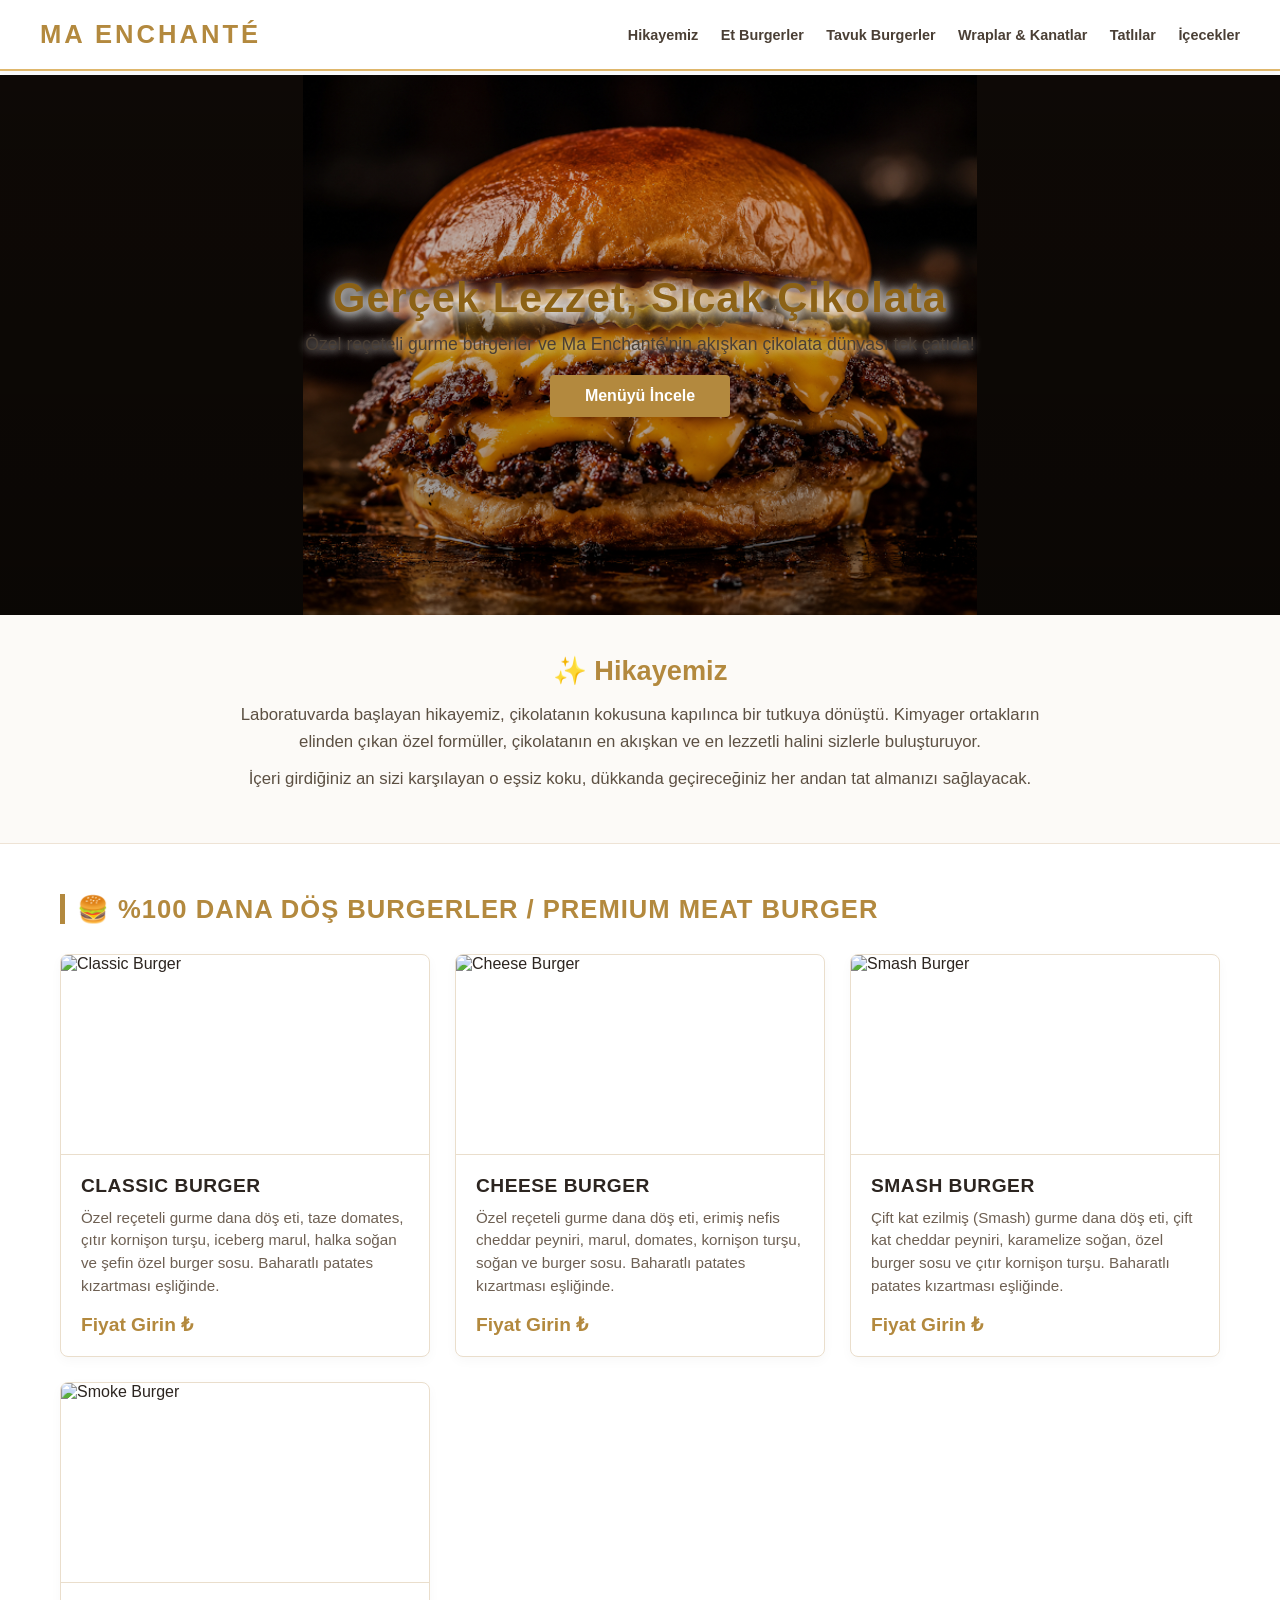
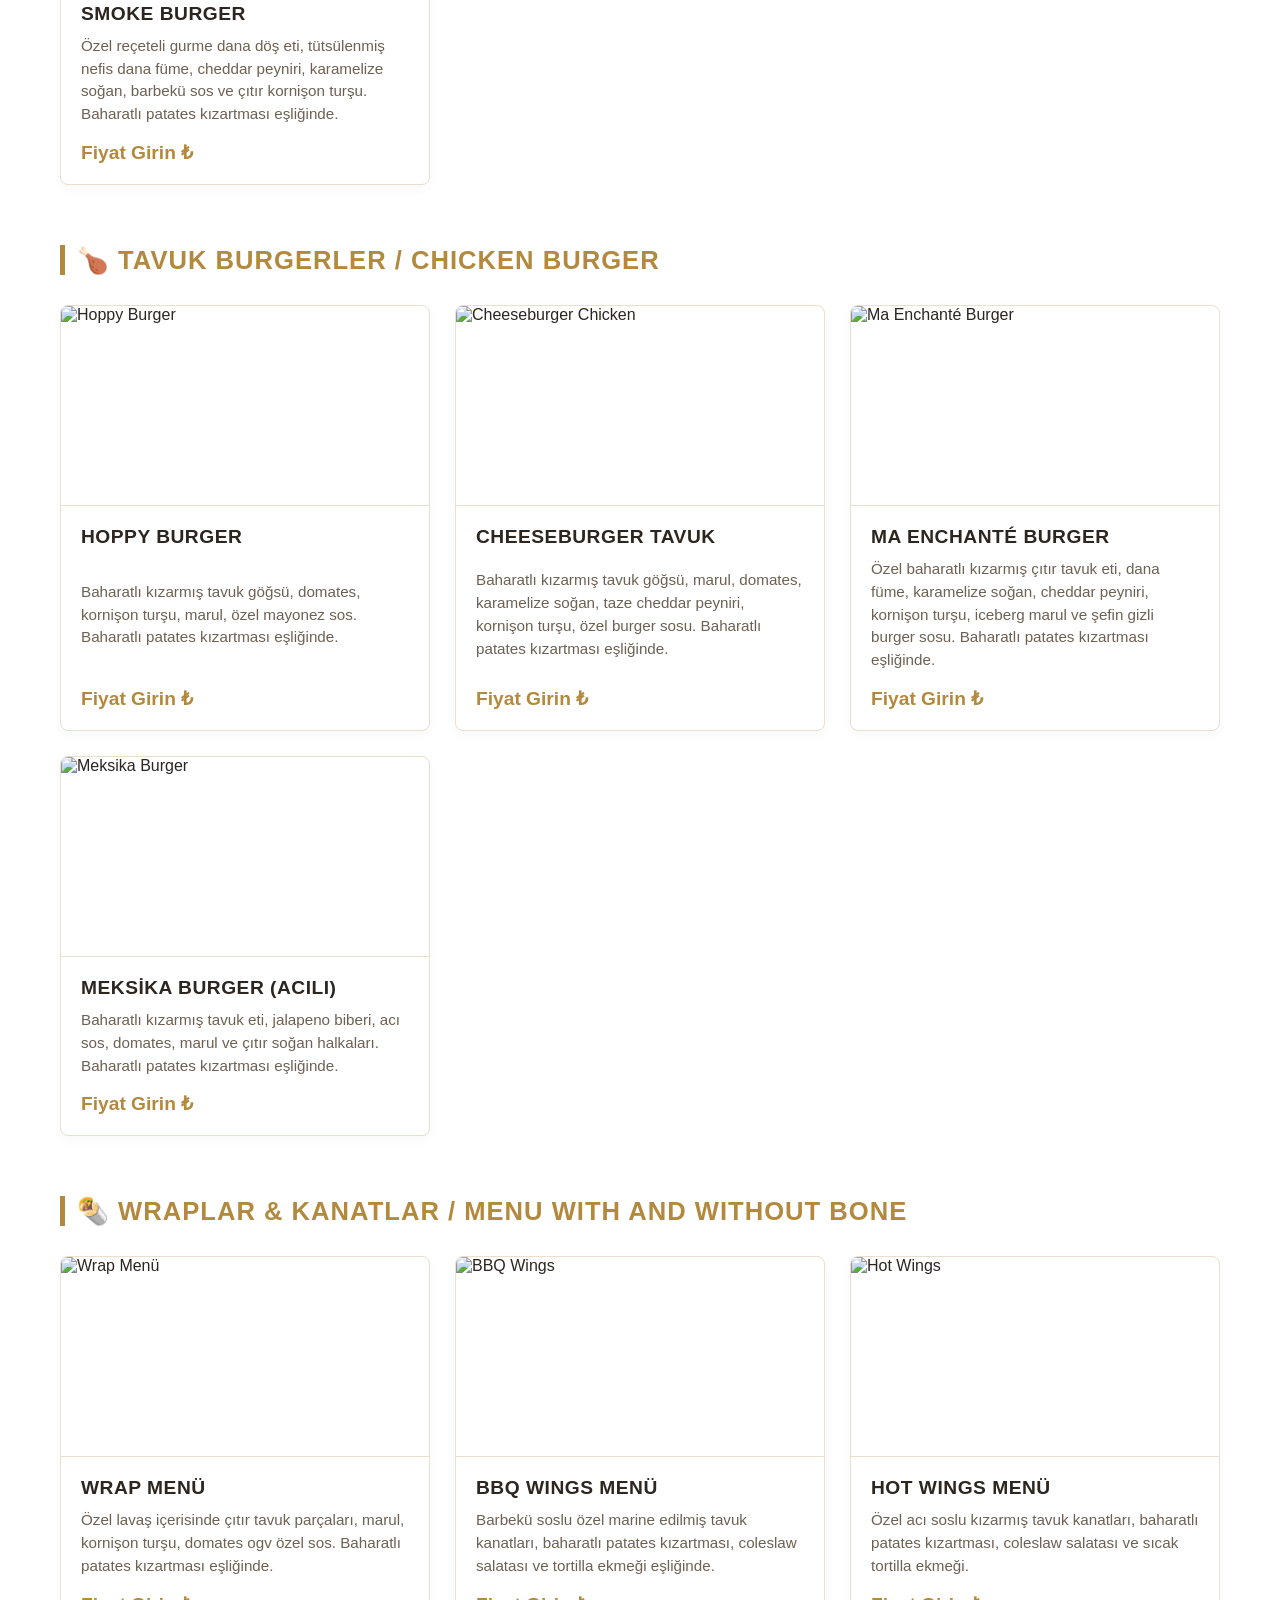
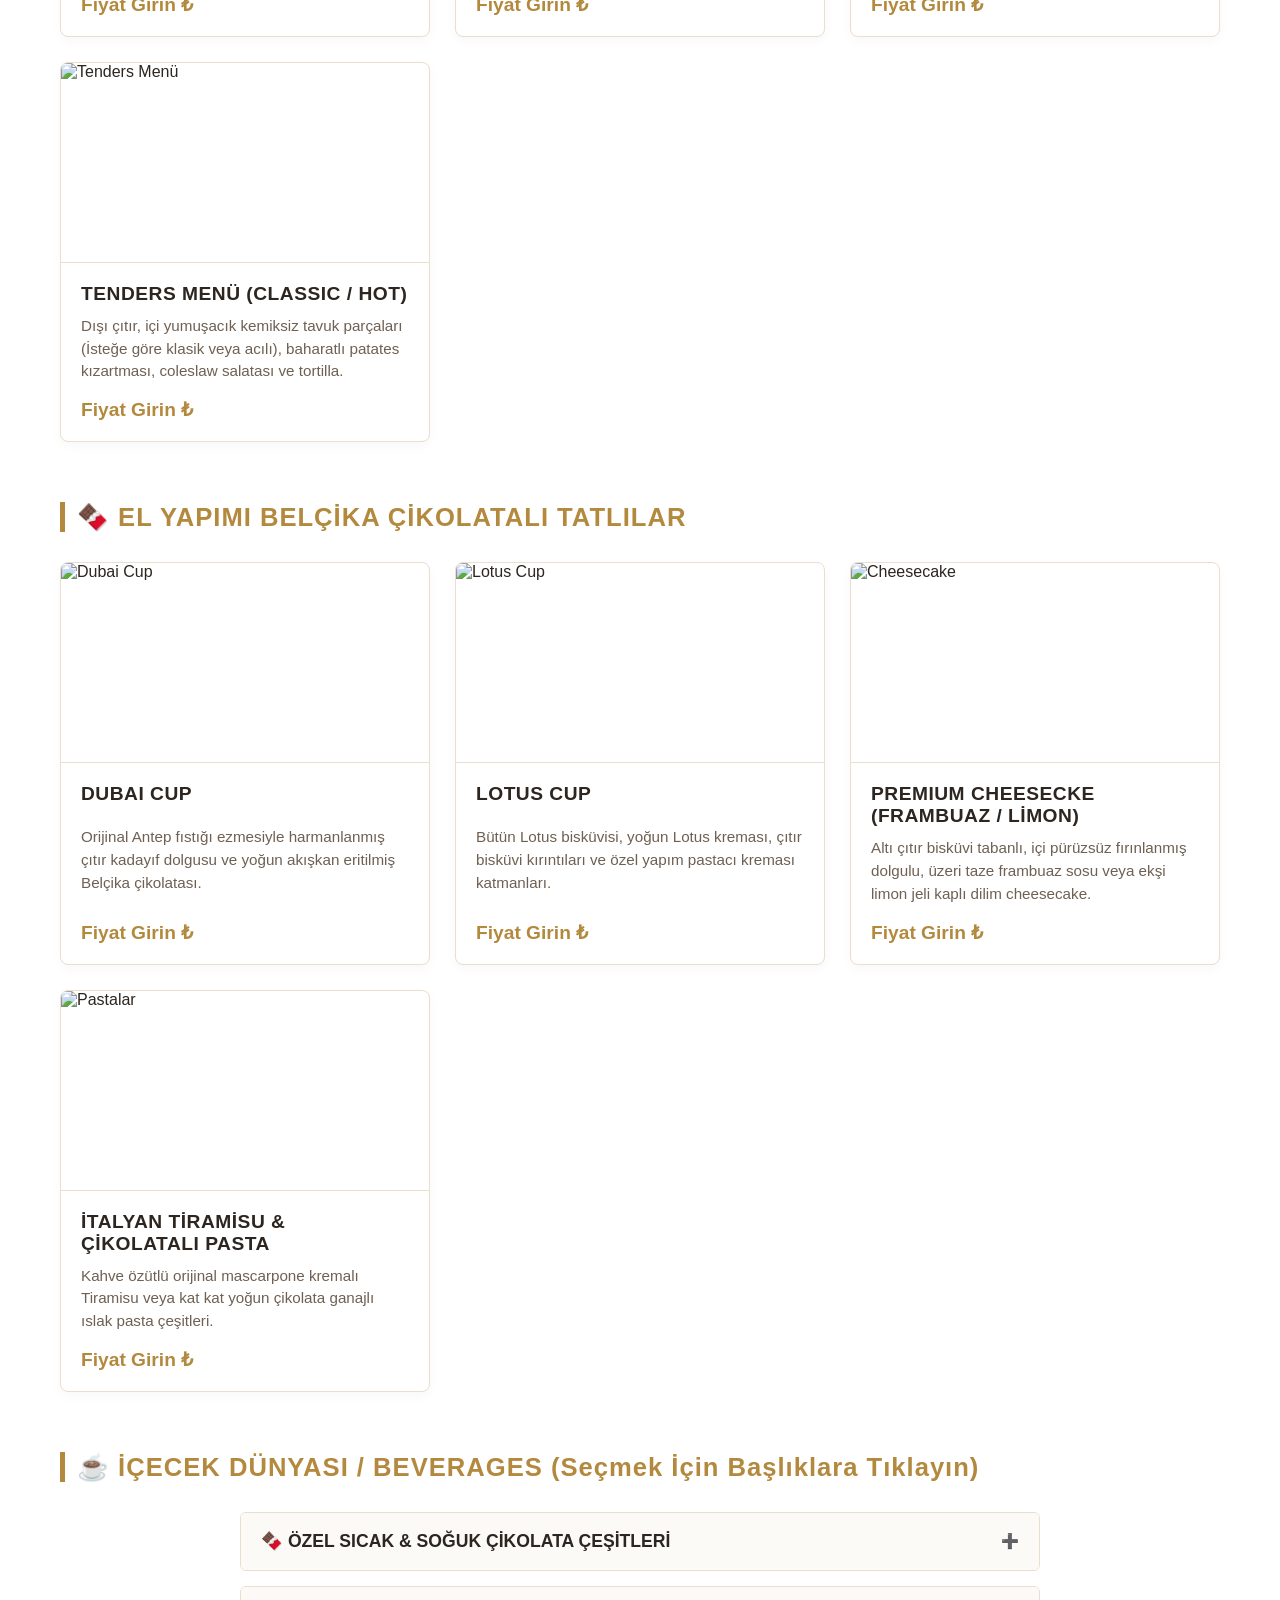
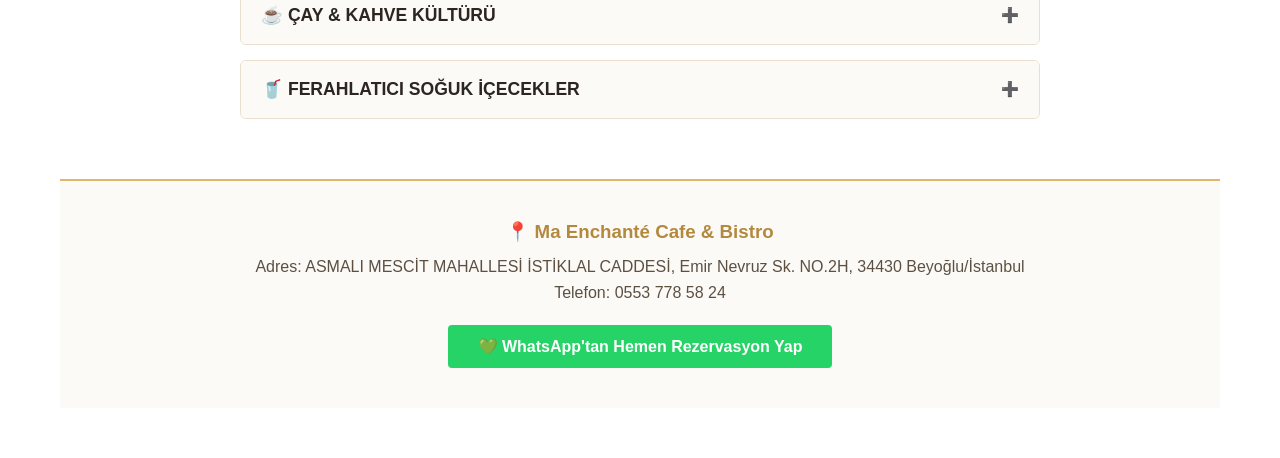
==== commit 02cd9754: "Update index.html" ====
--- a/index.html
+++ b/index.html
@@ -3,99 +3,322 @@
 <head>
     <meta charset="UTF-8">
     <meta name="viewport" content="width=device-width, initial-scale=1.0">
-    <title>Ma Enchanté - Dijital Menü</title>
-    <style>
-        body {
-            margin: 0;
-            padding: 0;
-            background-color: #111111; /* Menülerin siyah ağırlığına tam uyum */
-            font-family: 'Arial', sans-serif;
-            color: #ffffff;
-        }
-        header {
-            text-align: center;
-            padding: 20px 10px;
-            background-color: #000000;
-            border-bottom: 2px solid #b3893e; /* Ma Enchanté Gold Çizgisi */
-        }
-        header h1 {
-            margin: 0;
-            font-size: 1.8rem;
-            letter-spacing: 2px;
-            color: #b3893e;
-        }
-        header p {
-            margin: 5px 0 0 0;
-            font-size: 0.9rem;
-            color: #aaaaaa;
-        }
-        .container {
-            max-width: 800px;
-            margin: 0 auto;
-            padding: 15px;
-        }
-        .menu-resim {
-            width: 100%;
-            height: auto;
-            display: block;
-            margin-bottom: 25px;
-            border-radius: 8px;
-            box-shadow: 0 4px 15px rgba(0,0,0,0.5);
-            border: 1px solid #222;
-        }
-        .bolum-baslik {
-            font-size: 1.2rem;
-            color: #b3893e;
-            margin: 20px 0 10px 5px;
-            text-transform: uppercase;
-            letter-spacing: 1px;
-            border-left: 3px solid #b3893e;
-            padding-left: 10px;
-        }
-        footer {
-            text-align: center;
-            padding: 30px 10px;
-            background-color: #000000;
-            color: #666666;
-            font-size: 0.85rem;
-            margin-top: 40px;
-            border-top: 1px solid #222;
-        }
-    </style>
+    <title>Ma Enchanté Cafe & Bistro | Gurme Lezzetler</title>
+    <link rel="stylesheet" href="./style.css">
 </head>
 <body>
 
-    <header>
-        <h1>MA ENCHANTÉ</h1>
-        <p>Cafe & Bistro • İstanbul</p>
+    <!-- ÜST MENÜ (NAVBAR) -->
+    <header class="navbar">
+        <div class="logo">
+            <h2>MA ENCHANTÉ</h2> 
+        </div>
+        <nav>
+            <a href="#hikayemiz">Hikayemiz</a>
+            <a href="#et-burgerler">Et Burgerler</a>
+            <a href="#tavuk-burgerler">Tavuk Burgerler</a>
+            <a href="#wraplar-kanatlar">Wraplar & Kanatlar</a>
+            <a href="#tatlilar">Tatlılar</a>
+            <a href="#icecekler">İçecekler</a>
+        </nav>
     </header>
 
-    <div class="container">
+    <!-- ANA GİRİŞ ALANI (HERO) -->
+    <section class="hero">
+        <div class="hero-icerik">
+            <h1>Gerçek Lezzet, Sıcak Çikolata</h1>
+            <p>Özel reçeteli gurme burgerler ve Ma Enchanté'nin akışkan çikolata dünyası tek çatıda!</p>
+            <a href="#et-burgerler" class="buton">Menüyü İncele</a>
+        </div>
+    </section>
+
+    <!-- MARKA HİKAYEMİZ (KİMYAGER ORTAKLAR) -->
+    <section id="hikayemiz" class="hikaye-bolumu">
+        <div class="hikaye-kapsayici">
+            <h3>✨ Hikayemiz</h3>
+            <p>Laboratuvarda başlayan hikayemiz, çikolatanın kokusuna kapılınca bir tutkuya dönüştü. Kimyager ortakların elinden çıkan özel formüller, çikolatanın en akışkan ve en lezzetli halini sizlerle buluşturuyor.</p>
+            <p>İçeri girdiğiniz an sizi karşılayan o eşsiz koku, dükkanda geçireceğiniz her andan tat almanızı sağlayacak.</p>
+        </div>
+    </section>
+
+    <!-- MENÜ ALANI -->
+    <main class="menu-kapsayici">
         
-        <!-- 1. RESİM: ANA MENÜ -->
-        <div class="bolum-baslik">Yemekler & Tatlılar</div>
-        <img src="ana-menu.jpg" alt="Ma Enchanté Ana Menü" class="menu-resim">
-
-        <!-- 2. RESİM: SOĞUK İÇECEKLER -->
-        <div class="bolum-baslik">Soğuk İçecekler</div>
-        <img src="soguk-icecekler.jpg" alt="Soğuk İçecekler" class="menu-resim">
-
-        <!-- 3. RESİM: ÇİKOLATALAR -->
-        <div class="bolum-baslik">Sıcak & Soğuk Çikolatalar</div>
-        <img src="cikolatalar.jpg" alt="Sıcak ve Soğuk Çikolatalar" class="menu-resim">
-
-        <!-- 4. RESİM: HİKAYEMİZ (İstediğin gibi tam buraya, yani 4. sıraya koyduk) -->
-        <div class="bolum-baslik">Hikayemiz</div>
-        <img src="hikaye.png" alt="Ma Enchanté Hikayemiz" class="menu-resim">
-
-        <!-- 5. RESİM: ÇAY VE KAHVE -->
-        <div class="bolum-baslik">Çay & Kahve</div>
-        <img src="cay-kahve.jpg" alt="Çay ve Kahve Menüsü" class="menu-resim">
-
-    </div>
-
-    <footer>
-        <p>© 2026 Ma Enchanté. Tüm Hakları Saklıdır.</p>
+        <!-- 1. BÖLÜM: ET BURGERLER (%100 DANA DÖŞ) -->
+        <section id="et-burgerler" class="menu-bolum">
+            <h3>🍔 %100 DANA DÖŞ BURGERLER / PREMIUM MEAT BURGER</h3>
+            <div class="urun-listesi">
+                
+                <div class="urun-kart">
+                    <!-- Klasik Gurme Burger Görseli -->
+                    <img src="https://images.unsplash.com/photo-1568901346375-23c9450c58cd?q=80&w=600" alt="Classic Burger" class="urun-resim">
+                    <div class="urun-detay">
+                        <h4>CLASSIC BURGER</h4>
+                        <p class="icindekiler">Özel reçeteli gurme dana döş eti, taze domates, çıtır kornişon turşu, iceberg marul, halka soğan ve şefin özel burger sosu. Baharatlı patates kızartması eşliğinde.</p>
+                        <span class="fiyat">Fiyat Girin ₺</span>
+                    </div>
+                </div>
+
+                <div class="urun-kart">
+                    <!-- Bol Erimiş Cheddar Peynirli Görsel -->
+                    <img src="https://images.unsplash.com/photo-1550547660-d9450f859349?q=80&w=600" alt="Cheese Burger" class="urun-resim">
+                    <div class="urun-detay">
+                        <h4>CHEESE BURGER</h4>
+                        <p class="icindekiler">Özel reçeteli gurme dana döş eti, erimiş nefis cheddar peyniri, marul, domates, kornişon turşu, soğan ve burger sosu. Baharatlı patates kızartması eşliğinde.</p>
+                        <span class="fiyat">Fiyat Girin ₺</span>
+                    </div>
+                </div>
+
+                <div class="urun-kart">
+                    <!-- İki Katlı Basık Smash Burger Görseli -->
+                    <img src="https://images.unsplash.com/photo-1594212699903-ec8a3eca50f5?q=80&w=600" alt="Smash Burger" class="urun-resim">
+                    <div class="urun-detay">
+                        <h4>SMASH BURGER</h4>
+                        <p class="icindekiler">Çift kat ezilmiş (Smash) gurme dana döş eti, çift kat cheddar peyniri, karamelize soğan, özel burger sosu ve çıtır kornişon turşu. Baharatlı patates kızartması eşliğinde.</p>
+                        <span class="fiyat">Fiyat Girin ₺</span>
+                    </div>
+                </div>
+
+                <div class="urun-kart">
+                    <!-- Füme Etli ve Barbekülü İsli Burger Görseli -->
+                    <img src="https://images.unsplash.com/photo-1586190848861-99aa4a171e90?q=80&w=600" alt="Smoke Burger" class="urun-resim">
+                    <div class="urun-detay">
+                        <h4>SMOKE BURGER</h4>
+                        <p class="icindekiler">Özel reçeteli gurme dana döş eti, tütsülenmiş nefis dana füme, cheddar peyniri, karamelize soğan, barbekü sos ve çıtır kornişon turşu. Baharatlı patates kızartması eşliğinde.</p>
+                        <span class="fiyat">Fiyat Girin ₺</span>
+                    </div>
+                </div>
+
+            </div>
+        </section>
+
+        <!-- 2. BÖLÜM: TAVUK BURGERLER -->
+        <section id="tavuk-burgerler" class="menu-bolum">
+            <h3>🍗 TAVUK BURGERLER / CHICKEN BURGER</h3>
+            <div class="urun-listesi">
+
+                <div class="urun-kart">
+                    <!-- Sade Çıtır Tavuk Görseli -->
+                    <img src="https://images.unsplash.com/photo-1625813506062-0aeb1d7a094b?q=80&w=600" alt="Hoppy Burger" class="urun-resim">
+                    <div class="urun-detay">
+                        <h4>HOPPY BURGER</h4>
+                        <p class="icindekiler">Baharatlı kızarmış tavuk göğsü, domates, kornişon turşu, marul, özel mayonez sos. Baharatlı patates kızartması eşliğinde.</p>
+                        <span class="fiyat">Fiyat Girin ₺</span>
+                    </div>
+                </div>
+
+                <div class="urun-kart">
+                    <!-- Peynirli Tavuk Burger Görseli -->
+                    <img src="https://images.unsplash.com/photo-1610614819513-58e34989848b?q=80&w=600" alt="Cheeseburger Chicken" class="urun-resim">
+                    <div class="urun-detay">
+                        <h4>CHEESEBURGER TAVUK</h4>
+                        <p class="icindekiler">Baharatlı kızarmış tavuk göğsü, marul, domates, karamelize soğan, taze cheddar peyniri, kornişon turşu, özel burger sosu. Baharatlı patates kızartması eşliğinde.</p>
+                        <span class="fiyat">Fiyat Girin ₺</span>
+                    </div>
+                </div>
+
+                <div class="urun-kart">
+                    <!-- Ma Enchanté Özel Büyük İçi Dolu Tavuk Görseli -->
+                    <img src="https://images.unsplash.com/photo-1521305916504-4a1121188589?q=80&w=600" alt="Ma Enchanté Burger" class="urun-resim">
+                    <div class="urun-detay">
+                        <h4>MA ENCHANTÉ BURGER</h4>
+                        <p class="icindekiler">Özel baharatlı kızarmış çıtır tavuk eti, dana füme, karamelize soğan, cheddar peyniri, kornişon turşu, iceberg marul ve şefin gizli burger sosu. Baharatlı patates kızartması eşliğinde.</p>
+                        <span class="fiyat">Fiyat Girin ₺</span>
+                    </div>
+                </div>
+
+                <div class="urun-kart">
+                    <!-- Baharatlı Acılı Soslu Tavuk Görseli -->
+                    <img src="https://images.unsplash.com/photo-1606755962773-d324e0a13086?q=80&w=600" alt="Meksika Burger" class="urun-resim">
+                    <div class="urun-detay">
+                        <h4>MEKSİKA BURGER (ACILI)</h4>
+                        <p class="icindekiler">Baharatlı kızarmış tavuk eti, jalapeno biberi, acı sos, domates, marul ve çıtır soğan halkaları. Baharatlı patates kızartması eşliğinde.</p>
+                        <span class="fiyat">Fiyat Girin ₺</span>
+                    </div>
+                </div>
+
+            </div>
+        </section>
+
+        <!-- 3. BÖLÜM: WRAPLAR VE KANATLAR -->
+        <section id="wraplar-kanatlar" class="menu-bolum">
+            <h3>🌯 WRAPLAR & KANATLAR / MENU WITH AND WITHOUT BONE</h3>
+            <div class="urun-listesi">
+
+                <div class="urun-kart">
+                    <!-- Çıtır Tavuk Wrap Görseli -->
+                    <img src="https://images.unsplash.com/photo-1626700051175-6518c4793f06?q=80&w=600" alt="Wrap Menü" class="urun-resim">
+                    <div class="urun-detay">
+                        <h4>WRAP MENÜ</h4>
+                        <p class="icindekiler">Özel lavaş içerisinde çıtır tavuk parçaları, marul, kornişon turşu, domates ogv özel sos. Baharatlı patates kızartması eşliğinde.</p>
+                        <span class="fiyat">Fiyat Girin ₺</span>
+                    </div>
+                </div>
+
+                <div class="urun-kart">
+                    <!-- Barbekü Soslu Parlak Kanat Görseli -->
+                    <img src="https://images.unsplash.com/photo-1608039829572-78524f79c4c7?q=80&w=600" alt="BBQ Wings" class="urun-resim">
+                    <div class="urun-detay">
+                        <h4>BBQ WINGS MENÜ</h4>
+                        <p class="icindekiler">Barbekü soslu özel marine edilmiş tavuk kanatları, baharatlı patates kızartması, coleslaw salatası ve tortilla ekmeği eşliğinde.</p>
+                        <span class="fiyat">Fiyat Girin ₺</span>
+                    </div>
+                </div>
+
+                <div class="urun-kart">
+                    <!-- Kırmızı Yoğun Acı Soslu Kanat Görseli -->
+                    <img src="https://images.unsplash.com/photo-1567620832903-9fc6debc209f?q=80&w=600" alt="Hot Wings" class="urun-resim">
+                    <div class="urun-detay">
+                        <h4>HOT WINGS MENÜ</h4>
+                        <p class="icindekiler">Özel acı soslu kızarmış tavuk kanatları, baharatlı patates kızartması, coleslaw salatası ve sıcak tortilla ekmeği.</p>
+                        <span class="fiyat">Fiyat Girin ₺</span>
+                    </div>
+                </div>
+
+                <div class="urun-kart">
+                    <!-- Kemiksiz Çıtır Atıştırmalık Tavuk Parçaları (Tenders) Görseli -->
+                    <img src="https://images.unsplash.com/photo-1569058242253-92a9c755a0ec?q=80&w=600" alt="Tenders Menü" class="urun-resim">
+                    <div class="urun-detay">
+                        <h4>TENDERS MENÜ (CLASSIC / HOT)</h4>
+                        <p class="icindekiler">Dışı çıtır, içi yumuşacık kemiksiz tavuk parçaları (İsteğe göre klasik veya acılı), baharatlı patates kızartması, coleslaw salatası ve tortilla.</p>
+                        <span class="fiyat">Fiyat Girin ₺</span>
+                    </div>
+                </div>
+
+            </div>
+        </section>
+
+        <!-- 4. BÖLÜM: TATLILAR VE CUPLAR -->
+        <section id="tatlilar" class="menu-bolum">
+            <h3>🍫 EL YAPIMI BELÇİKA ÇİKOLATALI TATLILAR</h3>
+            <div class="urun-listesi">
+
+                <div class="urun-kart">
+                    <!-- Antep Fıstıklı Çikolatalı Dubai Cup Benzeri Görsel -->
+                    <img src="https://images.unsplash.com/photo-1511381939415-e44015466834?q=80&w=600" alt="Dubai Cup" class="urun-resim">
+                    <div class="urun-detay">
+                        <h4>DUBAI CUP</h4>
+                        <p class="icindekiler">Orijinal Antep fıstığı ezmesiyle harmanlanmış çıtır kadayıf dolgusu ve yoğun akışkan eritilmiş Belçika çikolatası.</p>
+                        <span class="fiyat">Fiyat Girin ₺</span>
+                    </div>
+                </div>
+
+                <div class="urun-kart">
+                    <!-- Bisküvili Karamel Kremalı Lotus Cup Görseli -->
+                    <img src="https://images.unsplash.com/photo-1571877227200-a0d98ea607e9?q=80&w=600" alt="Lotus Cup" class="urun-resim">
+                    <div class="urun-detay">
+                        <h4>LOTUS CUP</h4>
+                        <p class="icindekiler">Bütün Lotus bisküvisi, yoğun Lotus kreması, çıtır bisküvi kırıntıları ve özel yapım pastacı kreması katmanları.</p>
+                        <span class="fiyat">Fiyat Girin ₺</span>
+                    </div>
+                </div>
+
+                <div class="urun-kart">
+                    <!-- Frambuaz / Çilek Soslu Premium Dilim Cheesecake Görseli -->
+                    <img src="https://images.unsplash.com/photo-1524351199679-46cddf530c04?q=80&w=600" alt="Cheesecake" class="urun-resim">
+                    <div class="urun-detay">
+                        <h4>PREMIUM CHEESECKE (FRAMBUAZ / LİMON)</h4>
+                        <p class="icindekiler">Altı çıtır bisküvi tabanlı, içi pürüzsüz fırınlanmış dolgulu, üzeri taze frambuaz sosu veya ekşi limon jeli kaplı dilim cheesecake.</p>
+                        <span class="fiyat">Fiyat Girin ₺</span>
+                    </div>
+                </div>
+
+                <div class="urun-kart">
+                    <!-- Yoğun Akışkan Çikolatalı Pasta Görseli -->
+                    <img src="https://images.unsplash.com/photo-1606313564200-e75d5e30476c?q=80&w=600" alt="Pastalar" class="urun-resim">
+                    <div class="urun-detay">
+                        <h4>İTALYAN TİRAMİSU & ÇİKOLATALI PASTA</h4>
+                        <p class="icindekiler">Kahve özütlü orijinal mascarpone kremalı Tiramisu veya kat kat yoğun çikolata ganajlı ıslak pasta çeşitleri.</p>
+                        <span class="fiyat">Fiyat Girin ₺</span>
+                    </div>
+                </div>
+
+            </div>
+        </section>
+
+    <!-- 5. BÖLÜM: İÇECEKLER -->
+        <section id="icecekler" class="menu-bolum">
+            <h3>☕ İÇECEK DÜNYASI / BEVERAGES (Seçmek İçin Başlıklara Tıklayın)</h3>
+            <div class="icecek-akordeon">
+
+                <!-- 1. KATEGORİ: ÇİKOLATALAR -->
+                <div class="akordeon-grup">
+                    <button class="akordeon-baslik">🍫 ÖZEL SICAK & SOĞUK ÇİKOLATA ÇEŞİTLERİ</button>
+                    <div class="akordeon-icerik">
+                        <ul class="ml-listesi">
+                            <li><strong>Sade Sıcak Çikolata</strong> <span class="ml-bilgi">(250 ml)</span> - Fiyat ₺</li>
+                            <li><strong>Çilekli Sıcak Çikolata</strong> <span class="ml-bilgi">(250 ml)</span> - Fiyat ₺</li>
+                            <li><strong>Muzlu Sıcak Çikolata</strong> <span class="ml-bilgi">(250 ml)</span> - Fiyat ₺</li>
+                            <li><strong>Karamelli Sıcak Çikolata</strong> <span class="ml-bilgi">(250 ml)</span> - Fiyat ₺</li>
+                            <li><strong>Fıstıklı Sıcak Çikolata</strong> <span class="ml-bilgi">(250 ml)</span> - Fiyat ₺</li>
+                            <li><strong>Fındıklı Sıcak Çikolata</strong> <span class="ml-bilgi">(250 ml)</span> - Fiyat ₺</li>
+                            <li><strong>Acılı Sıcak Çikolata (Chili)</strong> <span class="ml-bilgi">(250 ml)</span> - Fiyat ₺</li>
+                            <li><strong>Soğuk Çikolata (Sade / Meyveli)</strong> <span class="ml-bilgi">(330 ml)</span> - Fiyat ₺</li>
+                        </ul>
+                    </div>
+                </div>
+
+                <!-- 2. KATEGORİ: ÇAY & KAHVE -->
+                <div class="akordeon-grup">
+                    <button class="akordeon-baslik">☕ ÇAY & KAHVE KÜLTÜRÜ</button>
+                    <div class="akordeon-icerik">
+                        <ul class="ml-listesi">
+                            <li><strong>Demleme Türk Çayı</strong> <span class="ml-bilgi">(120 ml - İnce Belli)</span> - Fiyat ₺</li>
+                            <li><strong>Fincan Çay</strong> <span class="ml-bilgi">(200 ml)</span> - Fiyat ₺</li>
+                            <li><strong>Türk Kahvesi (Tek)</strong> <span class="ml-bilgi">(70 ml)</span> - Fiyat ₺</li>
+                            <li><strong>Türk Kahvesi (Double)</strong> <span class="ml-bilgi">(140 ml)</span> - Fiyat ₺</li>
+                            <li><strong>Espresso (Single)</strong> <span class="ml-bilgi">(30 ml)</span> - Fiyat ₺</li>
+                            <li><strong>Espresso (Double)</strong> <span class="ml-bilgi">(60 ml)</span> - Fiyat ₺</li>
+                            <li><strong>Americano</strong> <span class="ml-bilgi">(300 ml)</span> - Fiyat ₺</li>
+                            <li><strong>Filtre Kahve</strong> <span class="ml-bilgi">(300 ml)</span> - Fiyat ₺</li>
+                            <li><strong>Cafe Latte</strong> <span class="ml-bilgi">(350 ml)</span> - Fiyat ₺</li>
+                            <li><strong>Cappuccino</strong> <span class="ml-bilgi">(300 ml)</span> - Fiyat ₺</li>
+                        </ul>
+                    </div>
+                </div>
+
+                <!-- 3. KATEGORİ: SOĞUK İÇECEKLER -->
+                <div class="akordeon-grup">
+                    <button class="akordeon-baslik">🥤 FERAHLATICI SOĞUK İÇECEKLER</button>
+                    <div class="akordeon-icerik">
+                        <ul class="ml-listesi">
+                            <li><strong>Alkolsüz Malt</strong> <span class="ml-bilgi">(330 ml)</span> - Fiyat ₺</li>
+                            <li><strong>Coca-Cola (Klasik / Zero)</strong> <span class="ml-bilgi">(330 ml - Kutu)</span> - Fiyat ₺</li>
+                            <li><strong>Fanta / Sprite</strong> <span class="ml-bilgi">(330 ml - Kutu)</span> - Fiyat ₺</li>
+                            <li><strong>Ice Tea (Şeftali / Limon)</strong> <span class="ml-bilgi">(330 ml - Kutu)</span> - Fiyat ₺</li>
+                            <li><strong>Cool Lime</strong> <span class="ml-bilgi">(400 ml - Buzlu)</span> - Fiyat ₺</li>
+                            <li><strong>Berry Hibiscus</strong> <span class="ml-bilgi">(400 ml - Buzlu)</span> - Fiyat ₺</li>
+                            <li><strong>Taze Sıkılmış Portakal Suyu</strong> <span class="ml-bilgi">(300 ml)</span> - Fiyat ₺</li>
+                            <li><strong>Maden Suyu (Soda)</strong> <span class="ml-bilgi">(200 ml)</span> - Fiyat ₺</li>
+                            <li><strong>Su</strong> <span class="ml-bilgi">(500 ml)</span> - Fiyat ₺</li>
+                        </ul>
+                    </div>
+                </div>
+
+            </div>
+        </section>
+
+        <!-- Tıklama İşlevini Çalıştıran Küçük Kod Parçası (JS) -->
+        <script>
+            document.querySelectorAll('.akordeon-baslik').forEach(button => {
+                button.addEventListener('click', () => {
+                    const content = button.nextElementSibling;
+                    button.classList.toggle('active');
+                    if (button.classList.contains('active')) {
+                        content.style.display = 'block';
+                    } else {
+                        content.style.display = 'none';
+                    }
+                });
+            });
+        </script>
+
+    <!-- İLETİŞİM / SİPARİŞ ALT KISIM -->
+    <footer class="iletisim-alani">
+        <h3>📍 Ma Enchanté Cafe & Bistro</h3>
+        <p>Adres: ASMALI MESCİT MAHALLESİ İSTİKLAL CADDESİ, Emir Nevruz Sk. NO.2H, 34430 Beyoğlu/İstanbul</p>
+        <p>Telefon: 0553 778 58 24</p>
+        <a href="https://wa.me/905537785824?text=Merhaba,%20%20menunuzu%20gordum%20rezervasyon%20yaptırmak%20istiyorum." target="_blank" class="wp-buton">💚 WhatsApp'tan Hemen Rezervasyon Yap</a>
     </footer>
 
 </body>
--- a/style.css
+++ b/style.css
@@ -0,0 +1,600 @@
+/* Genel Ayarlar */
+* {
+    margin: 0;
+    padding: 0;
+    box-sizing: border-box;
+    font-family: 'Segoe UI', Tahoma, Geneva, Verdana, sans-serif;
+    scroll-behavior: smooth;
+}
+
+body {
+    background-color: #ffffff; /* Babanın istediği tertemiz beyaz arka plan */
+    color: #2c2520; /* Beyazda rahat okunsun diye koyu füme/kahve yazı rengi */
+}
+
+/* Sabit Üst Menü (Navbar) */
+.navbar {
+    background-color: #ffffff; /* Üst menü de beyaz kalsın, bütünlük bozulmasın */
+    padding: 20px 40px;
+    display: flex;
+    justify-content: space-between;
+    align-items: center;
+    position: fixed;
+    width: 100%;
+    top: 0;
+    z-index: 1000;
+    border-bottom: 2px solid #dfb76c; /* Ma Enchanté'nin o asil gold çizgisi */
+    box-shadow: 0 2px 10px rgba(0, 0, 0, 0.05); /* Altına hafif tatlı bir gölge */
+}
+
+.navbar .logo h2 {
+    color: #b3893e; /* Beyaz üstünde daha net görünen koyu gold */
+    font-size: 1.6rem;
+    letter-spacing: 3px;
+    font-weight: 700;
+}
+
+.navbar nav a {
+    color: #4a3f35; /* Koyu kahve tonlarında şık linkler */
+    text-decoration: none;
+    margin-left: 18px;
+    font-weight: 600;
+    font-size: 0.9rem;
+    transition: 0.3s;
+}
+
+.navbar nav a:hover {
+    color: #ff9f43; /* Üzerine gelince turuncu/gold ateşleme */
+}
+
+/* Genel Ayarlar */
+* {
+    margin: 0;
+    padding: 0;
+    box-sizing: border-box;
+    font-family: 'Segoe UI', Tahoma, Geneva, Verdana, sans-serif;
+    scroll-behavior: smooth;
+}
+
+body {
+    background-color: #ffffff; /* Babanın istediği tertemiz beyaz arka plan */
+    color: #2c2520; /* Beyazda rahat okunsun diye koyu füme/kahve yazı rengi */
+}
+
+/* Sabit Üst Menü (Navbar) */
+.navbar {
+    background-color: #ffffff; /* Üst menü de beyaz kalsın, bütünlük bozulmasın */
+    padding: 20px 40px;
+    display: flex;
+    justify-content: space-between;
+    align-items: center;
+    position: fixed;
+    width: 100%;
+    top: 0;
+    z-index: 1000;
+    border-bottom: 2px solid #dfb76c; /* Ma Enchanté'nin o asil gold çizgisi */
+    box-shadow: 0 2px 10px rgba(0, 0, 0, 0.05); /* Altına hafif tatlı bir gölge */
+}
+
+.navbar .logo h2 {
+    color: #b3893e; /* Beyaz üstünde daha net görünen koyu gold */
+    font-size: 1.6rem;
+    letter-spacing: 3px;
+    font-weight: 700;
+}
+
+.navbar nav a {
+    color: #4a3f35; /* Koyu kahve tonlarında şık linkler */
+    text-decoration: none;
+    margin-left: 18px;
+    font-weight: 600;
+    font-size: 0.9rem;
+    transition: 0.3s;
+}
+
+.navbar nav a:hover {
+    color: #ff9f43; /* Üzerine gelince turuncu/gold ateşleme */
+}
+
+/* Büyük Karşılama Ekranı (Hero) */
+.hero {
+    height: 60vh; 
+    /* contain sayesinde burgerin ekmeği, köftesi, turşusu hiç kırpılmadan tam kare sığacak. 
+       Yanlardaki boşlukları da burgerin kendi koyu tonuyla kapattık ki sırıtmasın. */
+    background: linear-gradient(rgba(0, 0, 0, 0.2), rgba(0, 0, 0, 0.4)), url('./image_7791c3.jpg') no-repeat center center/contain #110b07;
+    display: flex;
+    justify-content: center;
+    align-items: center;
+    text-align: center;
+    margin-top: 75px;
+    padding: 20px;
+}
+
+.hero h1 {
+    font-size: 3.2rem;
+    color: #ffffff; 
+    margin-bottom: 12px;
+    font-weight: 800; 
+    letter-spacing: 1px;
+    /* Resmi küçültüp netleştirdiğimiz için yazının burgerin üstüne binip okunmayı zorlaştırmasını önleyen gölge */
+    text-shadow: 2px 2px 15px rgba(0, 0, 0, 0.9), 0px 4px 30px rgba(0, 0, 0, 1);
+}
+
+.hero p {
+    font-size: 1.3rem;
+    color: #f5f0eb; 
+    margin-bottom: 25px;
+    font-weight: 700; 
+    text-shadow: 2px 2px 10px rgba(0, 0, 0, 0.9);
+}
+
+.hero h1 {
+    font-size: 3.4rem;
+    color: #ffffff; /* Senin burgerin o lüks, karanlık tonları üzerinde parlayan beyaz yazı */
+    margin-bottom: 12px;
+    font-weight: 800; 
+    letter-spacing: 1px;
+    /* Yazının o ekmeğin ve etin dokusu üzerinde jilet gibi okunması için arkasına gölge katmanı */
+    text-shadow: 2px 2px 15px rgba(0, 0, 0, 0.9), 0px 4px 30px rgba(0, 0, 0, 1);
+}
+
+.hero p {
+    font-size: 1.4rem;
+    color: #f5f0eb; 
+    margin-bottom: 25px;
+    font-weight: 700; 
+    text-shadow: 2px 2px 10px rgba(0, 0, 0, 0.9);
+}
+
+.hero h1 {
+    font-size: 3rem;
+    color: #1c140f; 
+    margin-bottom: 12px;
+    font-weight: 800; 
+    /* Resim netleştiği için yazının arkasına şık bir beyaz gölge attık, yazı şak diye öne çıkıyor */
+    text-shadow: 0px 2px 10px rgba(255, 255, 255, 0.9), 0px 4px 20px rgba(255, 255, 255, 1);
+}
+
+.hero p {
+    font-size: 1.3rem;
+    color: #2c1e15; 
+    margin-bottom: 25px;
+    font-weight: 700; 
+    /* Alt başlığın da arkasını beyaz gölgeyle besledik ki resmin üstünde kaybolmasın */
+    text-shadow: 0px 2px 8px rgba(255, 255, 255, 0.9);
+}
+
+
+.hero h1 {
+    font-size: 2.6rem;
+    color: #8c6216; /* Beyaz zeminde patlayan asil koyu gold */
+    margin-bottom: 12px;
+}
+
+.hero p {
+    font-size: 1.1rem;
+    color: #4a3f35;
+    margin-bottom: 20px;
+    font-weight: 500;
+}
+
+.buton {
+    display: inline-block;
+    background-color: #b3893e;
+    color: #ffffff;
+    padding: 12px 35px;
+    text-decoration: none;
+    font-weight: bold;
+    border-radius: 4px;
+    transition: 0.3s;
+}
+
+.buton:hover {
+    background-color: #2c2520;
+    transform: translateY(-2px);
+}
+
+/* Hikayemiz Bölümü (Kimyager Ortaklar) */
+.hikaye-bolumu {
+    background-color: #fcfaf7; /* Hafif kırık krem beyazı, dükkan sıcaklığı versin diye */
+    padding: 40px 20px;
+    text-align: center;
+    border-bottom: 1px solid #eee3d5;
+}
+
+.hikaye-kapsayici {
+    max-width: 800px;
+    margin: 0 auto;
+}
+
+.hikaye-bolumu h3 {
+    color: #b3893e;
+    font-size: 1.7rem;
+    margin-bottom: 15px;
+}
+
+.hikaye-bolumu p {
+    color: #5c5043;
+    font-size: 1.05rem;
+    line-height: 1.6;
+    margin-bottom: 10px;
+}
+
+/* Menü Sayfa Yapısı */
+.menu-kapsayici {
+    padding: 50px 20px;
+    max-width: 1200px;
+    margin: 0 auto;
+}
+
+.menu-bolum {
+    margin-bottom: 60px;
+}
+
+.menu-bolum h3 {
+    font-size: 1.6rem;
+    color: #b3893e;
+    border-left: 5px solid #b3893e;
+    padding-left: 12px;
+    margin-bottom: 30px;
+    letter-spacing: 1px;
+}
+
+/* Kartların Grid Yapısı */
+.urun-listesi {
+    display: grid;
+    grid-template-columns: repeat(auto-fit, minmax(280px, 1fr));
+    gap: 25px;
+}
+
+/* Tek Bir Ürün Kartı Tasarımı (Beyaz Mod) */
+.urun-kart {
+    background-color: #ffffff;
+    border-radius: 8px;
+    overflow: hidden;
+    border: 1px solid #eadecc; /* Çok tatlı hafif bir çerçeve çizdik */
+    transition: 0.3s;
+    display: flex;
+    flex-direction: column;
+    box-shadow: 0 4px 12px rgba(0, 0, 0, 0.03); /* Kartlar havada lüks dursun */
+}
+
+.urun-kart:hover {
+    border-color: #b3893e;
+    transform: translateY(-4px);
+    box-shadow: 0 8px 24px rgba(179, 137, 62, 0.15); /* Üzerine gelince parlasın */
+}
+
+/* Kart Resmi */
+.urun-resim {
+    width: 100%;
+    height: 200px;
+    object-fit: cover;
+    border-bottom: 1px solid #eadecc;
+}
+
+/* İç Detaylar */
+.urun-detay {
+    padding: 20px;
+    display: flex;
+    flex-direction: column;
+    flex-grow: 1;
+    justify-content: space-between;
+}
+
+.urun-detay h4 {
+    font-size: 1.2rem;
+    color: #2c2520;
+    margin-bottom: 10px;
+    letter-spacing: 0.5px;
+    font-weight: 700;
+}
+
+/* %100 Dana Döş İçindekiler Yazısı */
+.icindekiler {
+    color: #6e6053; /* Beyazda net okunan asil füme/kahve */
+    font-size: 0.95rem;
+    line-height: 1.5;
+    margin-bottom: 15px;
+}
+
+.fiyat {
+    color: #b3893e;
+    font-weight: bold;
+    font-size: 1.2rem;
+}
+
+/* İletişim Alanı (Alt Kısım) */
+.iletisim-alani {
+    background-color: #fcfaf7;
+    padding: 40px 20px;
+    text-align: center;
+    border-top: 2px solid #dfb76c;
+}
+
+.iletisim-alani h3 {
+    color: #b3893e;
+    margin-bottom: 15px;
+}
+
+.iletisim-alani p {
+    margin-bottom: 8px;
+    color: #5c5043;
+    font-weight: 500;
+}
+
+/* Sipariş Butonu */
+.wp-buton {
+    display: inline-block;
+    background-color: #25D366;
+    color: #fff;
+    padding: 12px 30px;
+    text-decoration: none;
+    font-weight: bold;
+    border-radius: 4px;
+    margin-top: 15px;
+    transition: 0.3s;
+}
+
+.wp-buton:hover {
+    background-color: #1ebd58;
+    box-shadow: 0 0 15px rgba(37, 211, 102, 0.3);
+}
+
+
+.hero h1 {
+    font-size: 2.6rem;
+    color: #8c6216; /* Beyaz zeminde patlayan asil koyu gold */
+    margin-bottom: 12px;
+}
+
+.hero p {
+    font-size: 1.1rem;
+    color: #4a3f35;
+    margin-bottom: 20px;
+    font-weight: 500;
+}
+
+.buton {
+    display: inline-block;
+    background-color: #b3893e;
+    color: #ffffff;
+    padding: 12px 35px;
+    text-decoration: none;
+    font-weight: bold;
+    border-radius: 4px;
+    transition: 0.3s;
+}
+
+.buton:hover {
+    background-color: #2c2520;
+    transform: translateY(-2px);
+}
+
+/* Hikayemiz Bölümü (Kimyager Ortaklar) */
+.hikaye-bolumu {
+    background-color: #fcfaf7; /* Hafif kırık krem beyazı, dükkan sıcaklığı versin diye */
+    padding: 40px 20px;
+    text-align: center;
+    border-bottom: 1px solid #eee3d5;
+}
+
+.hikaye-kapsayici {
+    max-width: 800px;
+    margin: 0 auto;
+}
+
+.hikaye-bolumu h3 {
+    color: #b3893e;
+    font-size: 1.7rem;
+    margin-bottom: 15px;
+}
+
+.hikaye-bolumu p {
+    color: #5c5043;
+    font-size: 1.05rem;
+    line-height: 1.6;
+    margin-bottom: 10px;
+}
+
+/* Menü Sayfa Yapısı */
+.menu-kapsayici {
+    padding: 50px 20px;
+    max-width: 1200px;
+    margin: 0 auto;
+}
+
+.menu-bolum {
+    margin-bottom: 60px;
+}
+
+.menu-bolum h3 {
+    font-size: 1.6rem;
+    color: #b3893e;
+    border-left: 5px solid #b3893e;
+    padding-left: 12px;
+    margin-bottom: 30px;
+    letter-spacing: 1px;
+}
+
+/* Kartların Grid Yapısı */
+.urun-listesi {
+    display: grid;
+    grid-template-columns: repeat(auto-fit, minmax(280px, 1fr));
+    gap: 25px;
+}
+
+/* Tek Bir Ürün Kartı Tasarımı (Beyaz Mod) */
+.urun-kart {
+    background-color: #ffffff;
+    border-radius: 8px;
+    overflow: hidden;
+    border: 1px solid #eadecc; /* Çok tatlı hafif bir çerçeve çizdik */
+    transition: 0.3s;
+    display: flex;
+    flex-direction: column;
+    box-shadow: 0 4px 12px rgba(0, 0, 0, 0.03); /* Kartlar havada lüks dursun */
+}
+
+.urun-kart:hover {
+    border-color: #b3893e;
+    transform: translateY(-4px);
+    box-shadow: 0 8px 24px rgba(179, 137, 62, 0.15); /* Üzerine gelince parlasın */
+}
+
+/* Kart Resmi */
+.urun-resim {
+    width: 100%;
+    height: 200px;
+    object-fit: cover;
+    border-bottom: 1px solid #eadecc;
+}
+
+/* İç Detaylar */
+.urun-detay {
+    padding: 20px;
+    display: flex;
+    flex-direction: column;
+    flex-grow: 1;
+    justify-content: space-between;
+}
+
+.urun-detay h4 {
+    font-size: 1.2rem;
+    color: #2c2520;
+    margin-bottom: 10px;
+    letter-spacing: 0.5px;
+    font-weight: 700;
+}
+
+/* %100 Dana Döş İçindekiler Yazısı */
+.icindekiler {
+    color: #6e6053; /* Beyazda net okunan asil füme/kahve */
+    font-size: 0.95rem;
+    line-height: 1.5;
+    margin-bottom: 15px;
+}
+
+.fiyat {
+    color: #b3893e;
+    font-weight: bold;
+    font-size: 1.2rem;
+}
+
+/* İletişim Alanı (Alt Kısım) */
+.iletisim-alani {
+    background-color: #fcfaf7;
+    padding: 40px 20px;
+    text-align: center;
+    border-top: 2px solid #dfb76c;
+}
+
+.iletisim-alani h3 {
+    color: #b3893e;
+    margin-bottom: 15px;
+}
+
+.iletisim-alani p {
+    margin-bottom: 8px;
+    color: #5c5043;
+    font-weight: 500;
+}
+
+/* Sipariş Butonu */
+.wp-buton {
+    display: inline-block;
+    background-color: #25D366;
+    color: #fff;
+    padding: 12px 30px;
+    text-decoration: none;
+    font-weight: bold;
+    border-radius: 4px;
+    margin-top: 15px;
+    transition: 0.3s;
+}
+
+.wp-buton:hover {
+    background-color: #1ebd58;
+    box-shadow: 0 0 15px rgba(37, 211, 102, 0.3);
+}
+/* İçecekler İçin Açılır Menü (Akordeon) Tasarımı */
+.icecek-akordeon {
+    max-width: 800px;
+    margin: 0 auto;
+}
+
+.akordeon-grup {
+    margin-bottom: 15px;
+    border: 1px solid #eadecc;
+    border-radius: 6px;
+    overflow: hidden;
+}
+
+.akordeon-baslik {
+    background-color: #fcfaf7;
+    color: #2c2520;
+    font-size: 1.1rem;
+    font-weight: 700;
+    width: 100%;
+    text-align: left;
+    padding: 18px 20px;
+    border: none;
+    outline: none;
+    cursor: pointer;
+    transition: 0.3s;
+    display: flex;
+    justify-content: space-between;
+    align-items: center;
+}
+
+.akordeon-baslik:after {
+    content: '➕'; /* Kapalıyken artı işareti dursun */
+    font-size: 0.9rem;
+    color: #b3893e;
+}
+
+.akordeon-baslik.active:after {
+    content: '➖'; /* Açılınca eksiye dönsün */
+}
+
+.akordeon-baslik:hover, .akordeon-baslik.active {
+    background-color: #b3893e;
+    color: #ffffff;
+}
+
+.akordeon-baslik.active:after {
+    color: #ffffff;
+}
+
+.akordeon-icerik {
+    padding: 0 20px;
+    background-color: #ffffff;
+    display: none; /* İlk açılışta gizli duracak, tıklayınca açılacak */
+    border-top: 1px solid #eadecc;
+}
+
+.ml-listesi {
+    list-style: none;
+    padding: 15px 0;
+}
+
+.ml-listesi li {
+    padding: 10px 0;
+    border-bottom: 1px dashed #f0e6da;
+    display: flex;
+    justify-content: space-between;
+    align-items: center;
+    color: #4a3f35;
+    font-size: 1rem;
+}
+
+.ml-listesi li:last-child {
+    border-bottom: none;
+}
+
+.ml-bilgi {
+    color: #9c8a78;
+    font-size: 0.85rem;
+    font-weight: 600;
+    margin-left: 10px;
+}
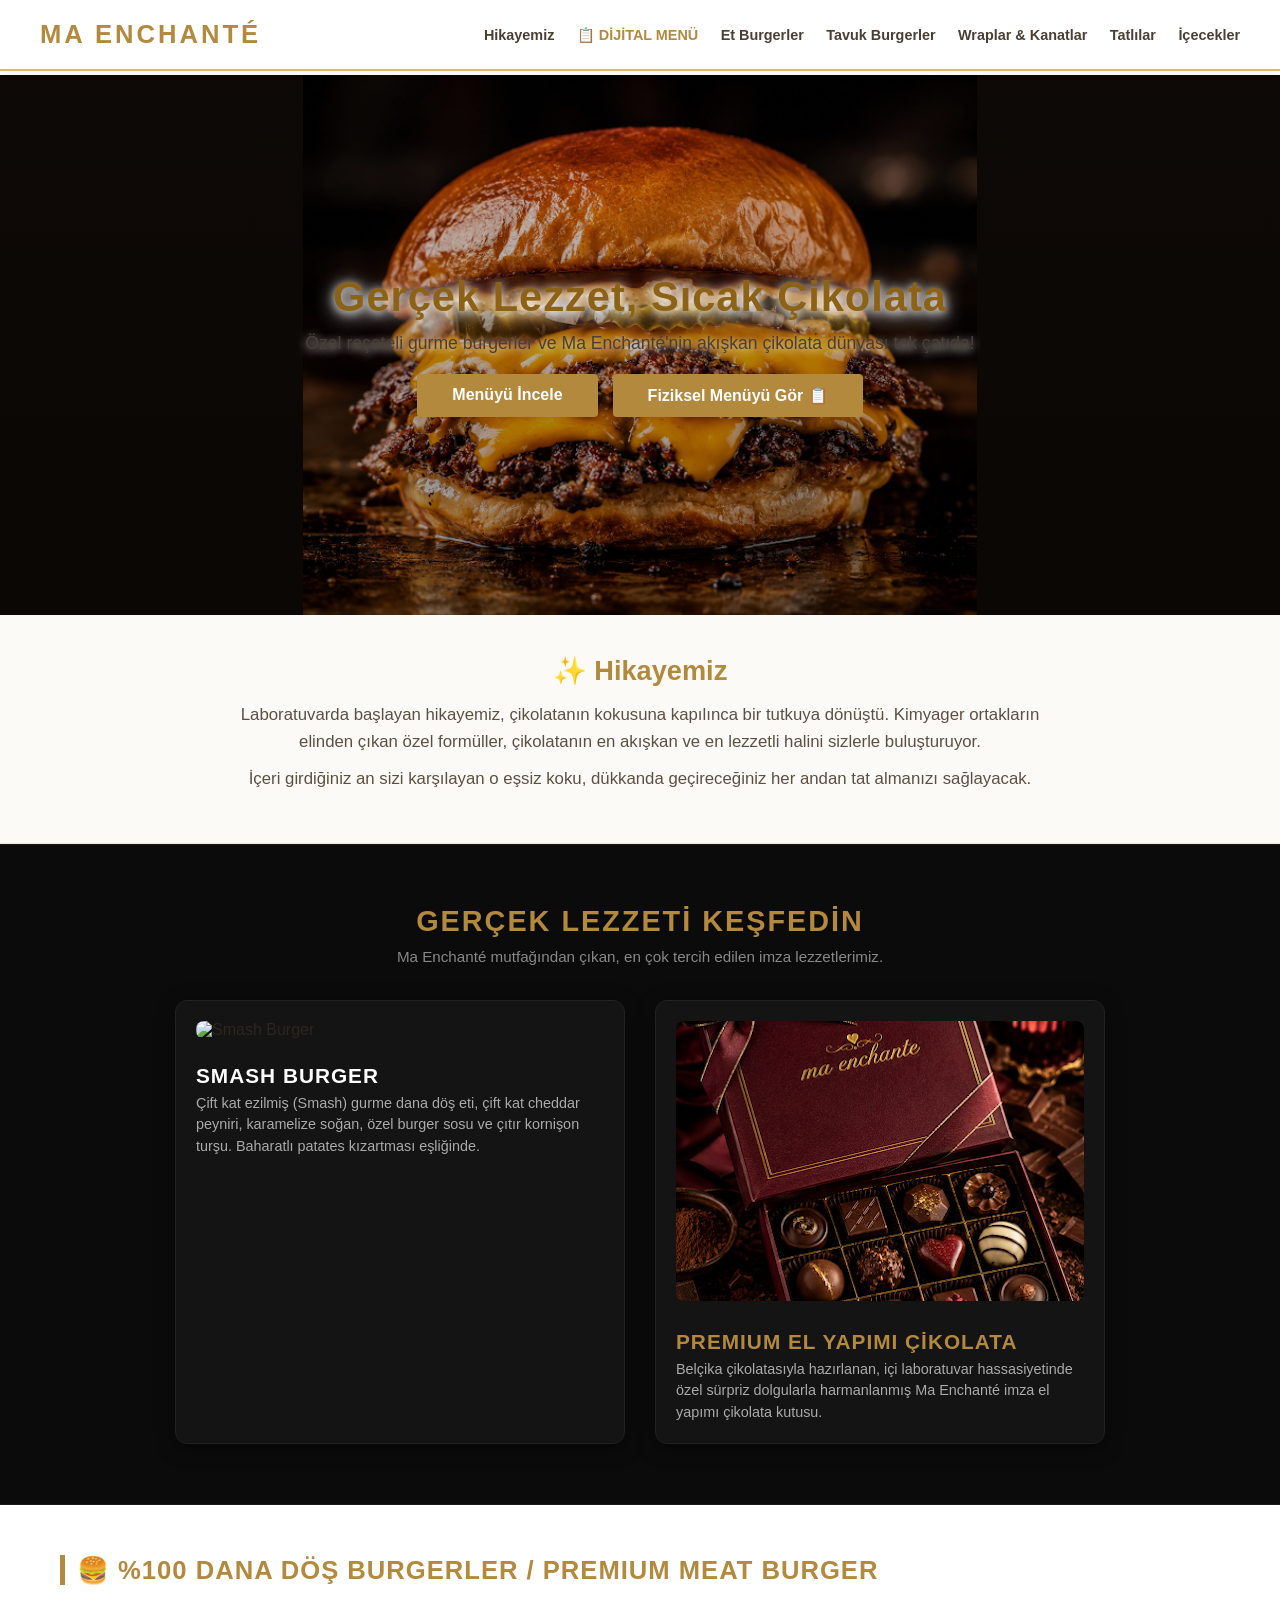
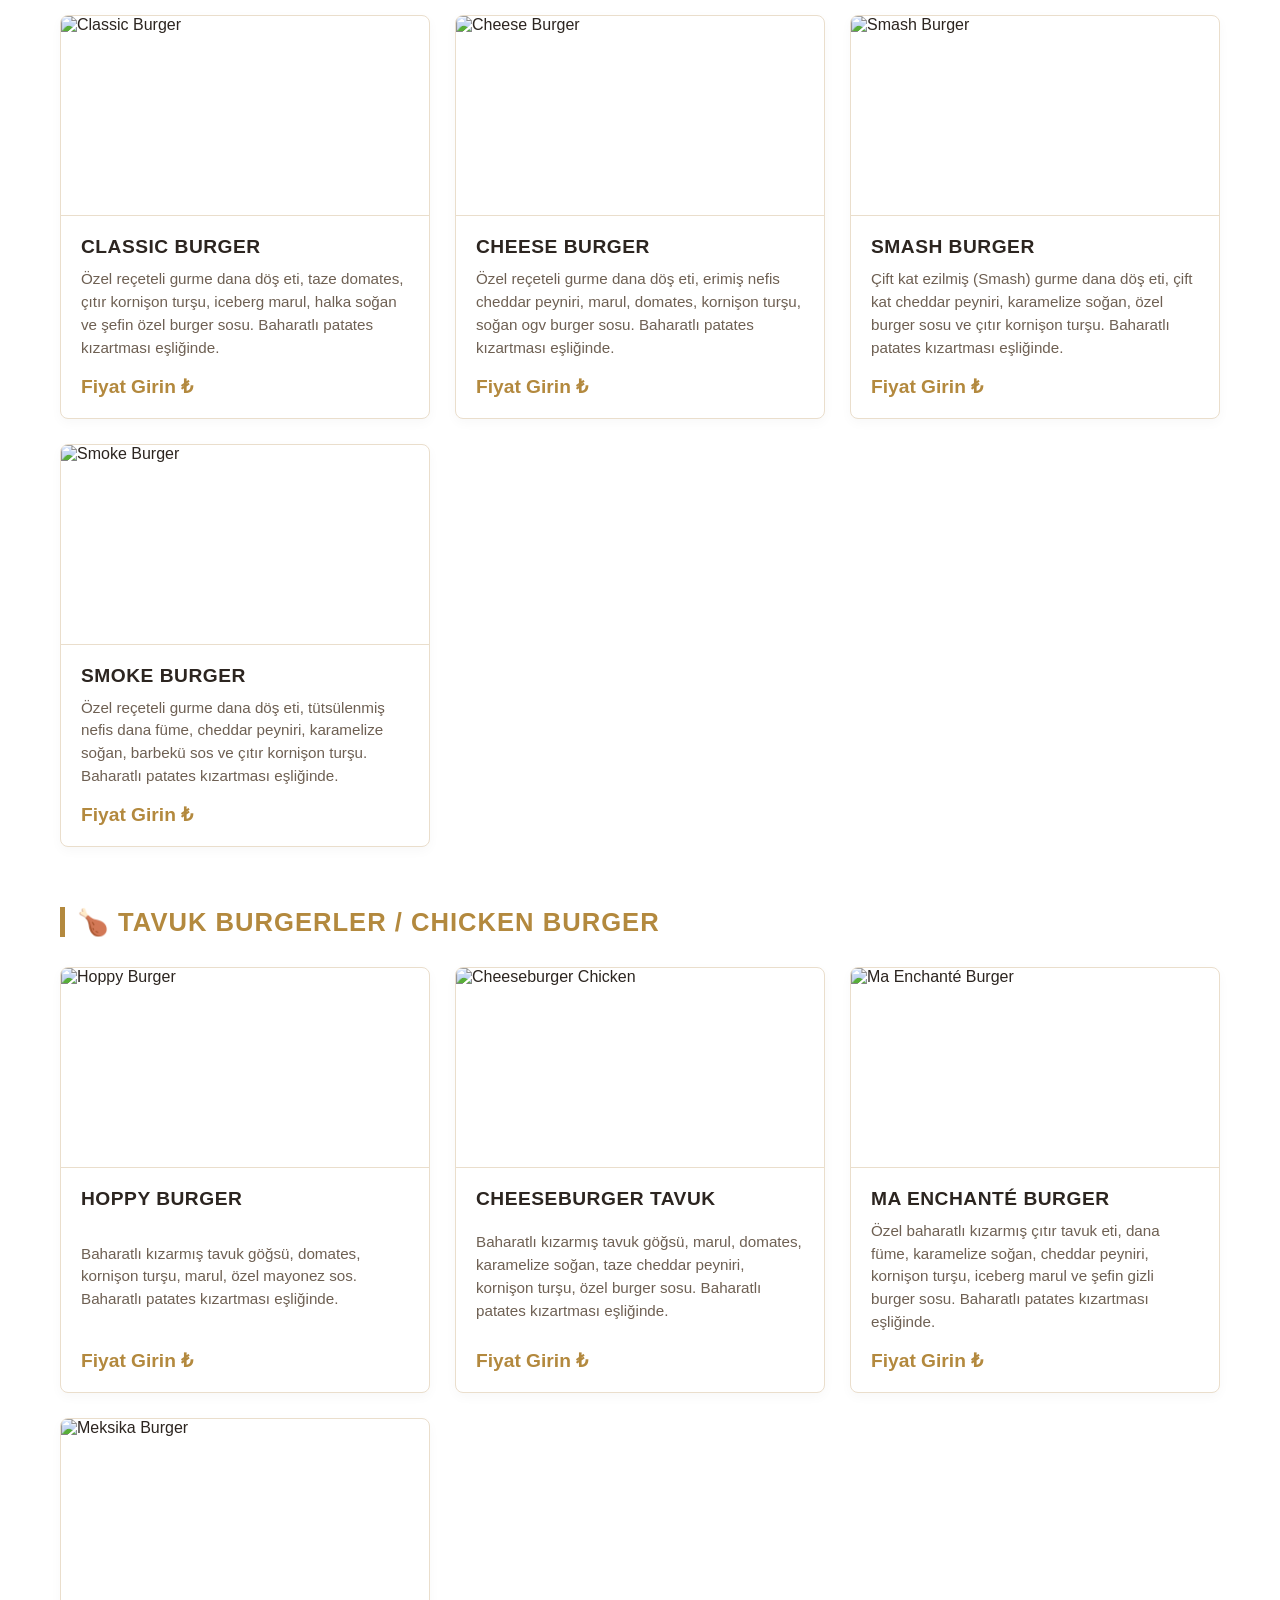
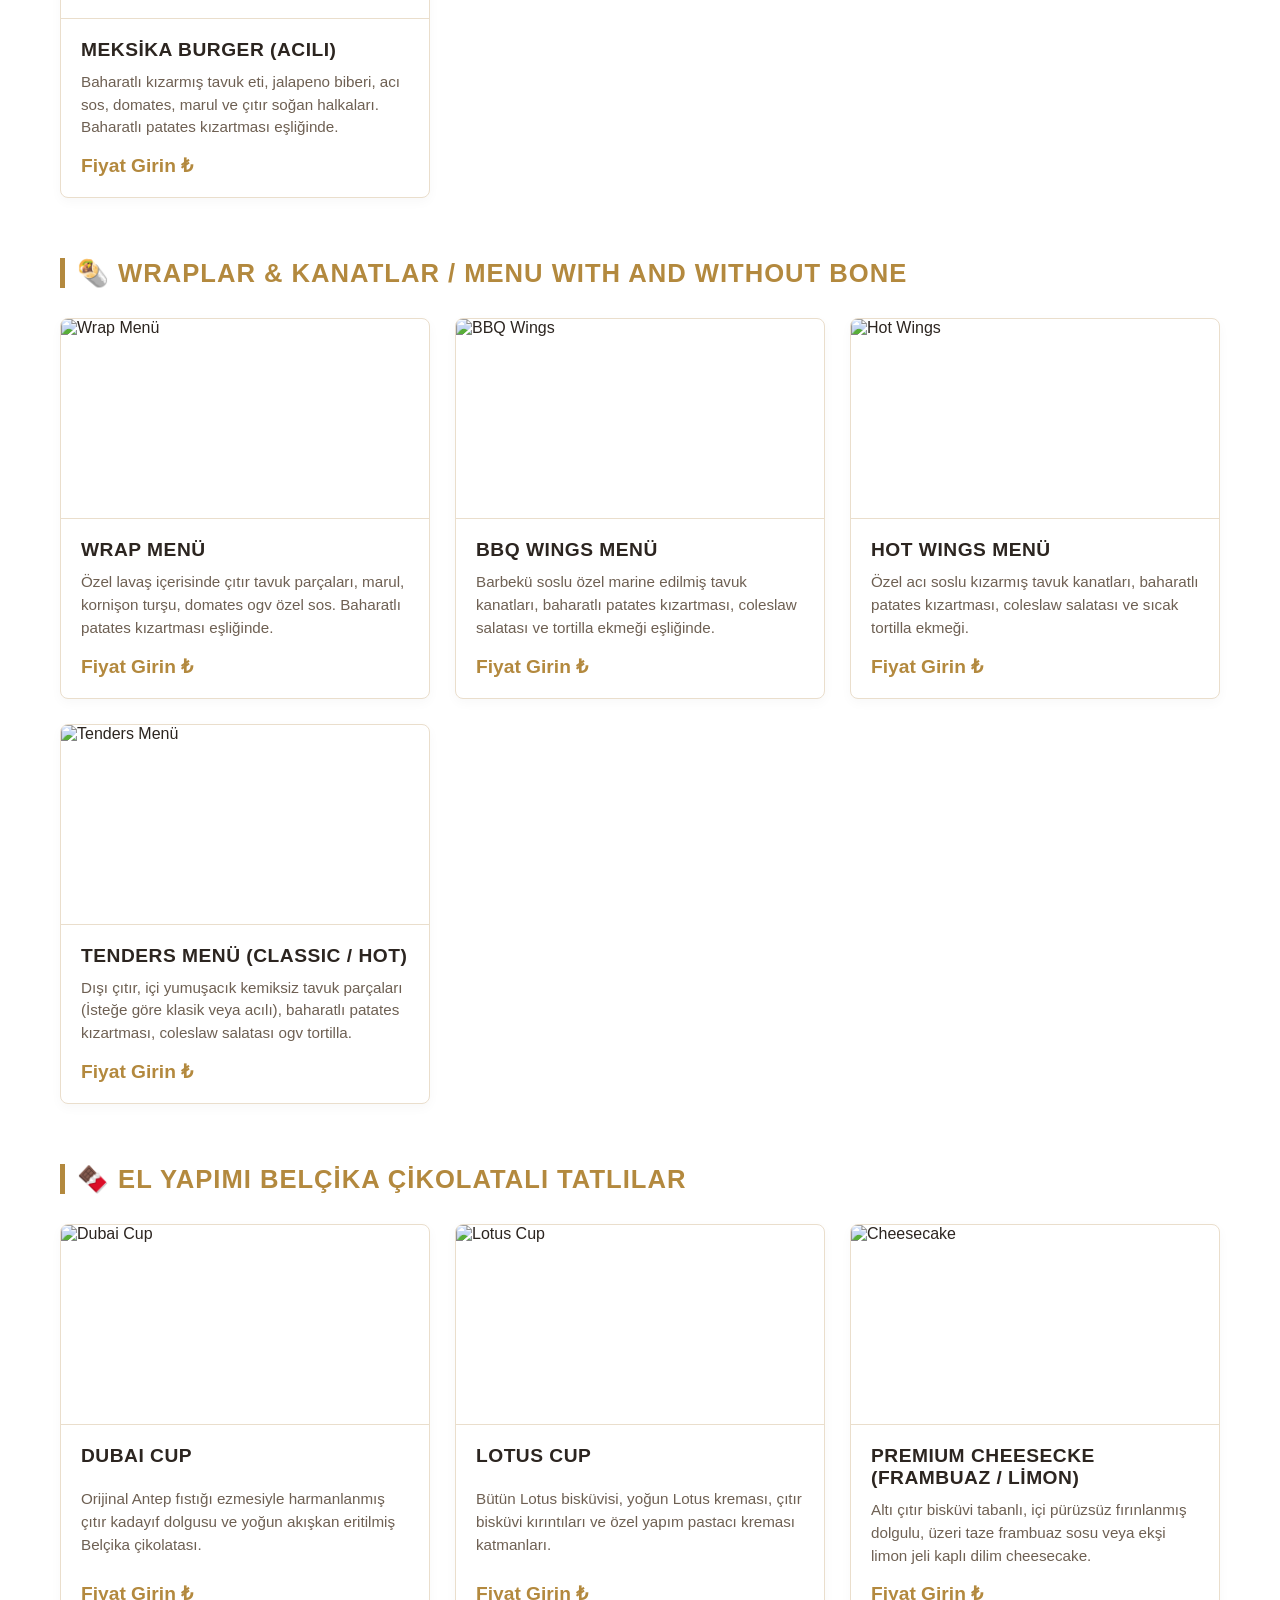
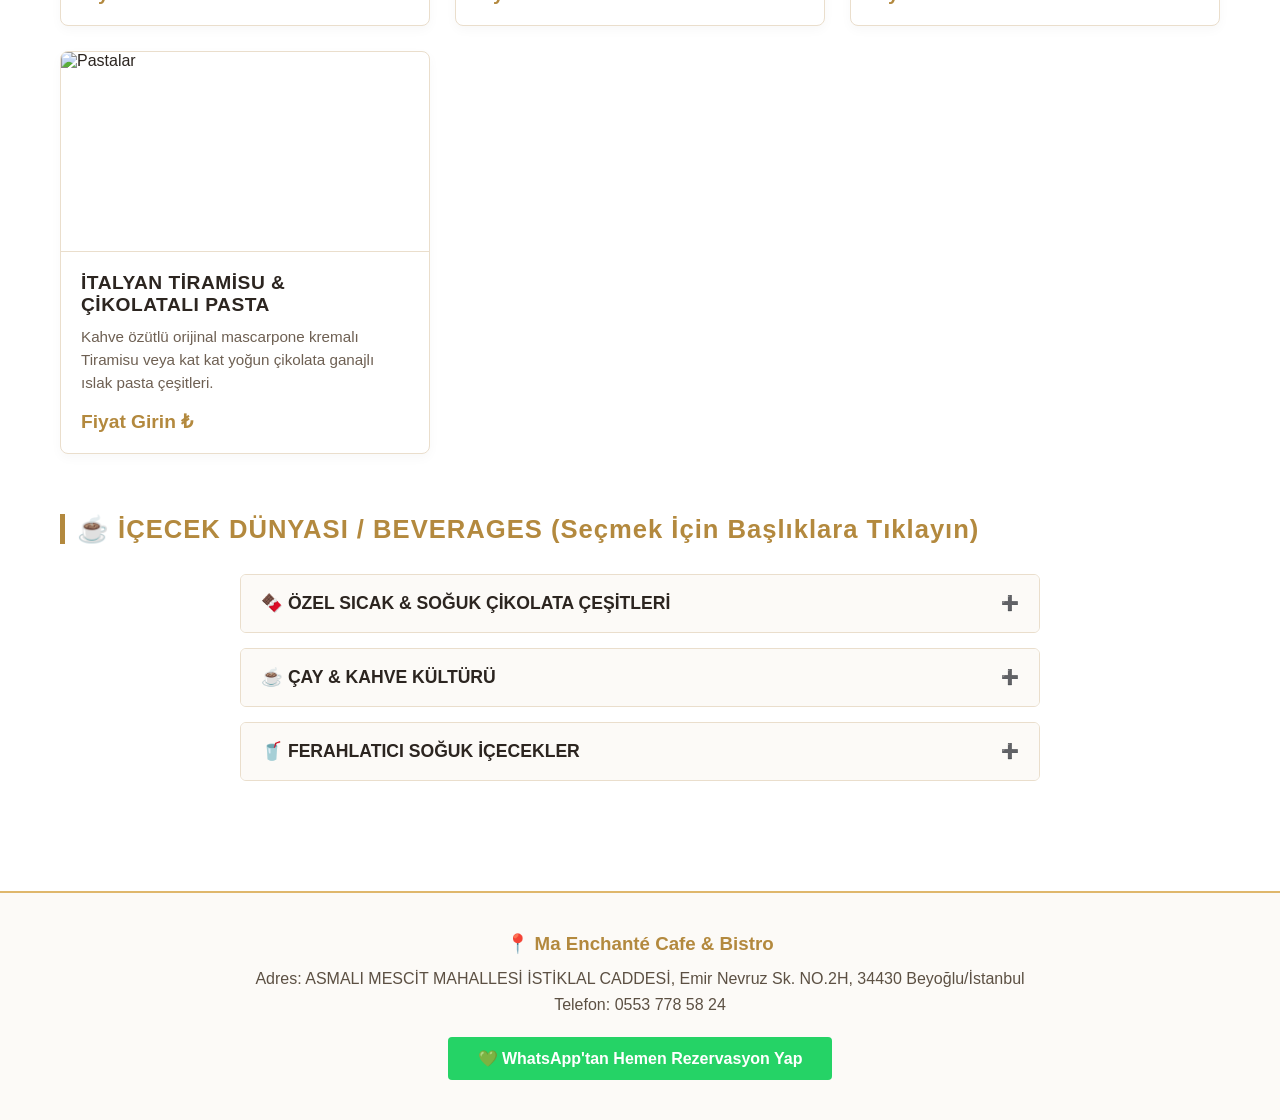
==== commit 8cdd3b6f: "Update index.html" ====
--- a/index.html
+++ b/index.html
@@ -15,6 +15,7 @@
         </div>
         <nav>
             <a href="#hikayemiz">Hikayemiz</a>
+            <a href="menu.html" style="color: #b3893e; font-weight: bold;">📋 DİJİTAL MENÜ</a>
             <a href="#et-burgerler">Et Burgerler</a>
             <a href="#tavuk-burgerler">Tavuk Burgerler</a>
             <a href="#wraplar-kanatlar">Wraplar & Kanatlar</a>
@@ -28,7 +29,10 @@
         <div class="hero-icerik">
             <h1>Gerçek Lezzet, Sıcak Çikolata</h1>
             <p>Özel reçeteli gurme burgerler ve Ma Enchanté'nin akışkan çikolata dünyası tek çatıda!</p>
-            <a href="#et-burgerler" class="buton">Menüyü İncele</a>
+            <div style="display: flex; gap: 15px; justify-content: center; flex-wrap: wrap; margin-top: 20px;">
+                <a href="#et-burgerler" class="buton">Menüyü İncele</a>
+                <a href="menu.html" class="buton" style="background: #b3893e; border-color: #b3893e;">Fiziksel Menüyü Gör 📋</a>
+            </div>
         </div>
     </section>
 
@@ -41,6 +45,31 @@
         </div>
     </section>
 
+    <!-- 🌟 GERÇEK LEZZET & ÖNE ÇIKANLAR (SMASH BURGER & PREMIUM ÇİKOLATA YAN YANA) -->
+    <section style="padding: 60px 15px; background: #0b0b0b; text-align: center; border-top: 1px solid #1a1a1a; border-bottom: 1px solid #1a1a1a;">
+        <h2 style="color: #b3893e; font-size: 1.8rem; margin-bottom: 10px; letter-spacing: 2px; text-transform: uppercase;">Gerçek Lezzeti Keşfedin</h2>
+        <p style="color: #888; max-width: 600px; margin: 0 auto 35px auto; font-size: 0.95rem;">Ma Enchanté mutfağından çıkan, en çok tercih edilen imza lezzetlerimiz.</p>
+        
+        <!-- Esnek Kart Kutusu -->
+        <div style="display: flex; flex-wrap: wrap; justify-content: center; gap: 30px; max-width: 1000px; margin: 0 auto;">
+            
+            <!-- SOL TARAF: SMASH BURGER -->
+            <div style="flex: 1; min-width: 280px; max-width: 450px; background: #141414; padding: 20px; border-radius: 12px; border: 1px solid #222; box-shadow: 0 4px 20px rgba(0,0,0,0.4); text-align: left;">
+                <img src="https://images.unsplash.com/photo-1594212699903-ec8a3eca50f5?q=80&w=600" alt="Smash Burger" style="width: 100%; height: 280px; object-fit: cover; border-radius: 8px; margin-bottom: 15px;">
+                <h3 style="color: #fff; margin: 10px 0 5px 0; font-size: 1.3rem; letter-spacing: 1px;">SMASH BURGER</h3>
+                <p style="color: #aaa; font-size: 0.9rem; line-height: 1.5; margin: 0;">Çift kat ezilmiş (Smash) gurme dana döş eti, çift kat cheddar peyniri, karamelize soğan, özel burger sosu ve çıtır kornişon turşu. Baharatlı patates kızartması eşliğinde.</p>
+            </div>
+
+            <!-- SAĞ TARAF: PREMIUM ÇİKOLATA KUTUSU -->
+            <div style="flex: 1; min-width: 280px; max-width: 450px; background: #141414; padding: 20px; border-radius: 12px; border: 1px solid #222; box-shadow: 0 4px 20px rgba(0,0,0,0.4); text-align: left;">
+                <img src="cikolats.jpg" alt="Ma Enchanté Özel El Yapımı Çikolata" style="width: 100%; height: 280px; object-fit: cover; border-radius: 8px; margin-bottom: 15px;">
+                <h3 style="color: #b3893e; margin: 10px 0 5px 0; font-size: 1.3rem; letter-spacing: 1px;">PREMIUM EL YAPIMI ÇİKOLATA</h3>
+                <p style="color: #aaa; font-size: 0.9rem; line-height: 1.5; margin: 0;">Belçika çikolatasıyla hazırlanan, içi laboratuvar hassasiyetinde özel sürpriz dolgularla harmanlanmış Ma Enchanté imza el yapımı çikolata kutusu.</p>
+            </div>
+
+        </div>
+    </section>
+
     <!-- MENÜ ALANI -->
     <main class="menu-kapsayici">
         
@@ -50,7 +79,6 @@
             <div class="urun-listesi">
                 
                 <div class="urun-kart">
-                    <!-- Klasik Gurme Burger Görseli -->
                     <img src="https://images.unsplash.com/photo-1568901346375-23c9450c58cd?q=80&w=600" alt="Classic Burger" class="urun-resim">
                     <div class="urun-detay">
                         <h4>CLASSIC BURGER</h4>
@@ -60,17 +88,15 @@
                 </div>
 
                 <div class="urun-kart">
-                    <!-- Bol Erimiş Cheddar Peynirli Görsel -->
                     <img src="https://images.unsplash.com/photo-1550547660-d9450f859349?q=80&w=600" alt="Cheese Burger" class="urun-resim">
                     <div class="urun-detay">
                         <h4>CHEESE BURGER</h4>
-                        <p class="icindekiler">Özel reçeteli gurme dana döş eti, erimiş nefis cheddar peyniri, marul, domates, kornişon turşu, soğan ve burger sosu. Baharatlı patates kızartması eşliğinde.</p>
-                        <span class="fiyat">Fiyat Girin ₺</span>
-                    </div>
-                </div>
-
-                <div class="urun-kart">
-                    <!-- İki Katlı Basık Smash Burger Görseli -->
+                        <p class="icindekiler">Özel reçeteli gurme dana döş eti, erimiş nefis cheddar peyniri, marul, domates, kornişon turşu, soğan ogv burger sosu. Baharatlı patates kızartması eşliğinde.</p>
+                        <span class="fiyat">Fiyat Girin ₺</span>
+                    </div>
+                </div>
+
+                <div class="urun-kart">
                     <img src="https://images.unsplash.com/photo-1594212699903-ec8a3eca50f5?q=80&w=600" alt="Smash Burger" class="urun-resim">
                     <div class="urun-detay">
                         <h4>SMASH BURGER</h4>
@@ -80,7 +106,6 @@
                 </div>
 
                 <div class="urun-kart">
-                    <!-- Füme Etli ve Barbekülü İsli Burger Görseli -->
                     <img src="https://images.unsplash.com/photo-1586190848861-99aa4a171e90?q=80&w=600" alt="Smoke Burger" class="urun-resim">
                     <div class="urun-detay">
                         <h4>SMOKE BURGER</h4>
@@ -98,7 +123,6 @@
             <div class="urun-listesi">
 
                 <div class="urun-kart">
-                    <!-- Sade Çıtır Tavuk Görseli -->
                     <img src="https://images.unsplash.com/photo-1625813506062-0aeb1d7a094b?q=80&w=600" alt="Hoppy Burger" class="urun-resim">
                     <div class="urun-detay">
                         <h4>HOPPY BURGER</h4>
@@ -108,7 +132,6 @@
                 </div>
 
                 <div class="urun-kart">
-                    <!-- Peynirli Tavuk Burger Görseli -->
                     <img src="https://images.unsplash.com/photo-1610614819513-58e34989848b?q=80&w=600" alt="Cheeseburger Chicken" class="urun-resim">
                     <div class="urun-detay">
                         <h4>CHEESEBURGER TAVUK</h4>
@@ -118,7 +141,6 @@
                 </div>
 
                 <div class="urun-kart">
-                    <!-- Ma Enchanté Özel Büyük İçi Dolu Tavuk Görseli -->
                     <img src="https://images.unsplash.com/photo-1521305916504-4a1121188589?q=80&w=600" alt="Ma Enchanté Burger" class="urun-resim">
                     <div class="urun-detay">
                         <h4>MA ENCHANTÉ BURGER</h4>
@@ -128,7 +150,6 @@
                 </div>
 
                 <div class="urun-kart">
-                    <!-- Baharatlı Acılı Soslu Tavuk Görseli -->
                     <img src="https://images.unsplash.com/photo-1606755962773-d324e0a13086?q=80&w=600" alt="Meksika Burger" class="urun-resim">
                     <div class="urun-detay">
                         <h4>MEKSİKA BURGER (ACILI)</h4>
@@ -146,7 +167,6 @@
             <div class="urun-listesi">
 
                 <div class="urun-kart">
-                    <!-- Çıtır Tavuk Wrap Görseli -->
                     <img src="https://images.unsplash.com/photo-1626700051175-6518c4793f06?q=80&w=600" alt="Wrap Menü" class="urun-resim">
                     <div class="urun-detay">
                         <h4>WRAP MENÜ</h4>
@@ -156,7 +176,6 @@
                 </div>
 
                 <div class="urun-kart">
-                    <!-- Barbekü Soslu Parlak Kanat Görseli -->
                     <img src="https://images.unsplash.com/photo-1608039829572-78524f79c4c7?q=80&w=600" alt="BBQ Wings" class="urun-resim">
                     <div class="urun-detay">
                         <h4>BBQ WINGS MENÜ</h4>
@@ -166,7 +185,6 @@
                 </div>
 
                 <div class="urun-kart">
-                    <!-- Kırmızı Yoğun Acı Soslu Kanat Görseli -->
                     <img src="https://images.unsplash.com/photo-1567620832903-9fc6debc209f?q=80&w=600" alt="Hot Wings" class="urun-resim">
                     <div class="urun-detay">
                         <h4>HOT WINGS MENÜ</h4>
@@ -176,11 +194,10 @@
                 </div>
 
                 <div class="urun-kart">
-                    <!-- Kemiksiz Çıtır Atıştırmalık Tavuk Parçaları (Tenders) Görseli -->
                     <img src="https://images.unsplash.com/photo-1569058242253-92a9c755a0ec?q=80&w=600" alt="Tenders Menü" class="urun-resim">
                     <div class="urun-detay">
                         <h4>TENDERS MENÜ (CLASSIC / HOT)</h4>
-                        <p class="icindekiler">Dışı çıtır, içi yumuşacık kemiksiz tavuk parçaları (İsteğe göre klasik veya acılı), baharatlı patates kızartması, coleslaw salatası ve tortilla.</p>
+                        <p class="icindekiler">Dışı çıtır, içi yumuşacık kemiksiz tavuk parçaları (İsteğe göre klasik veya acılı), baharatlı patates kızartması, coleslaw salatası ogv tortilla.</p>
                         <span class="fiyat">Fiyat Girin ₺</span>
                     </div>
                 </div>
@@ -194,7 +211,6 @@
             <div class="urun-listesi">
 
                 <div class="urun-kart">
-                    <!-- Antep Fıstıklı Çikolatalı Dubai Cup Benzeri Görsel -->
                     <img src="https://images.unsplash.com/photo-1511381939415-e44015466834?q=80&w=600" alt="Dubai Cup" class="urun-resim">
                     <div class="urun-detay">
                         <h4>DUBAI CUP</h4>
@@ -204,7 +220,6 @@
                 </div>
 
                 <div class="urun-kart">
-                    <!-- Bisküvili Karamel Kremalı Lotus Cup Görseli -->
                     <img src="https://images.unsplash.com/photo-1571877227200-a0d98ea607e9?q=80&w=600" alt="Lotus Cup" class="urun-resim">
                     <div class="urun-detay">
                         <h4>LOTUS CUP</h4>
@@ -214,7 +229,6 @@
                 </div>
 
                 <div class="urun-kart">
-                    <!-- Frambuaz / Çilek Soslu Premium Dilim Cheesecake Görseli -->
                     <img src="https://images.unsplash.com/photo-1524351199679-46cddf530c04?q=80&w=600" alt="Cheesecake" class="urun-resim">
                     <div class="urun-detay">
                         <h4>PREMIUM CHEESECKE (FRAMBUAZ / LİMON)</h4>
@@ -224,7 +238,6 @@
                 </div>
 
                 <div class="urun-kart">
-                    <!-- Yoğun Akışkan Çikolatalı Pasta Görseli -->
                     <img src="https://images.unsplash.com/photo-1606313564200-e75d5e30476c?q=80&w=600" alt="Pastalar" class="urun-resim">
                     <div class="urun-detay">
                         <h4>İTALYAN TİRAMİSU & ÇİKOLATALI PASTA</h4>
@@ -236,12 +249,11 @@
             </div>
         </section>
 
-    <!-- 5. BÖLÜM: İÇECEKLER -->
+        <!-- 5. BÖLÜM: İÇECEKLER -->
         <section id="icecekler" class="menu-bolum">
             <h3>☕ İÇECEK DÜNYASI / BEVERAGES (Seçmek İçin Başlıklara Tıklayın)</h3>
             <div class="icecek-akordeon">
 
-                <!-- 1. KATEGORİ: ÇİKOLATALAR -->
                 <div class="akordeon-grup">
                     <button class="akordeon-baslik">🍫 ÖZEL SICAK & SOĞUK ÇİKOLATA ÇEŞİTLERİ</button>
                     <div class="akordeon-icerik">
@@ -258,7 +270,6 @@
                     </div>
                 </div>
 
-                <!-- 2. KATEGORİ: ÇAY & KAHVE -->
                 <div class="akordeon-grup">
                     <button class="akordeon-baslik">☕ ÇAY & KAHVE KÜLTÜRÜ</button>
                     <div class="akordeon-icerik">
@@ -277,7 +288,6 @@
                     </div>
                 </div>
 
-                <!-- 3. KATEGORİ: SOĞUK İÇECEKLER -->
                 <div class="akordeon-grup">
                     <button class="akordeon-baslik">🥤 FERAHLATICI SOĞUK İÇECEKLER</button>
                     <div class="akordeon-icerik">
@@ -298,20 +308,22 @@
             </div>
         </section>
 
-        <!-- Tıklama İşlevini Çalıştıran Küçük Kod Parçası (JS) -->
-        <script>
-            document.querySelectorAll('.akordeon-baslik').forEach(button => {
-                button.addEventListener('click', () => {
-                    const content = button.nextElementSibling;
-                    button.classList.toggle('active');
-                    if (button.classList.contains('active')) {
-                        content.style.display = 'block';
-                    } else {
-                        content.style.display = 'none';
-                    }
-                });
+    </main>
+
+    <!-- Tıklama İşlevini Çalıştıran Küçük Kod Parçası (JS) -->
+    <script>
+        document.querySelectorAll('.akordeon-baslik').forEach(button => {
+            button.addEventListener('click', () => {
+                const content = button.nextElementSibling;
+                button.classList.toggle('active');
+                if (button.classList.contains('active')) {
+                    content.style.display = 'block';
+                } else {
+                    content.style.display = 'none';
+                }
             });
-        </script>
+        });
+    </script>
 
     <!-- İLETİŞİM / SİPARİŞ ALT KISIM -->
     <footer class="iletisim-alani">
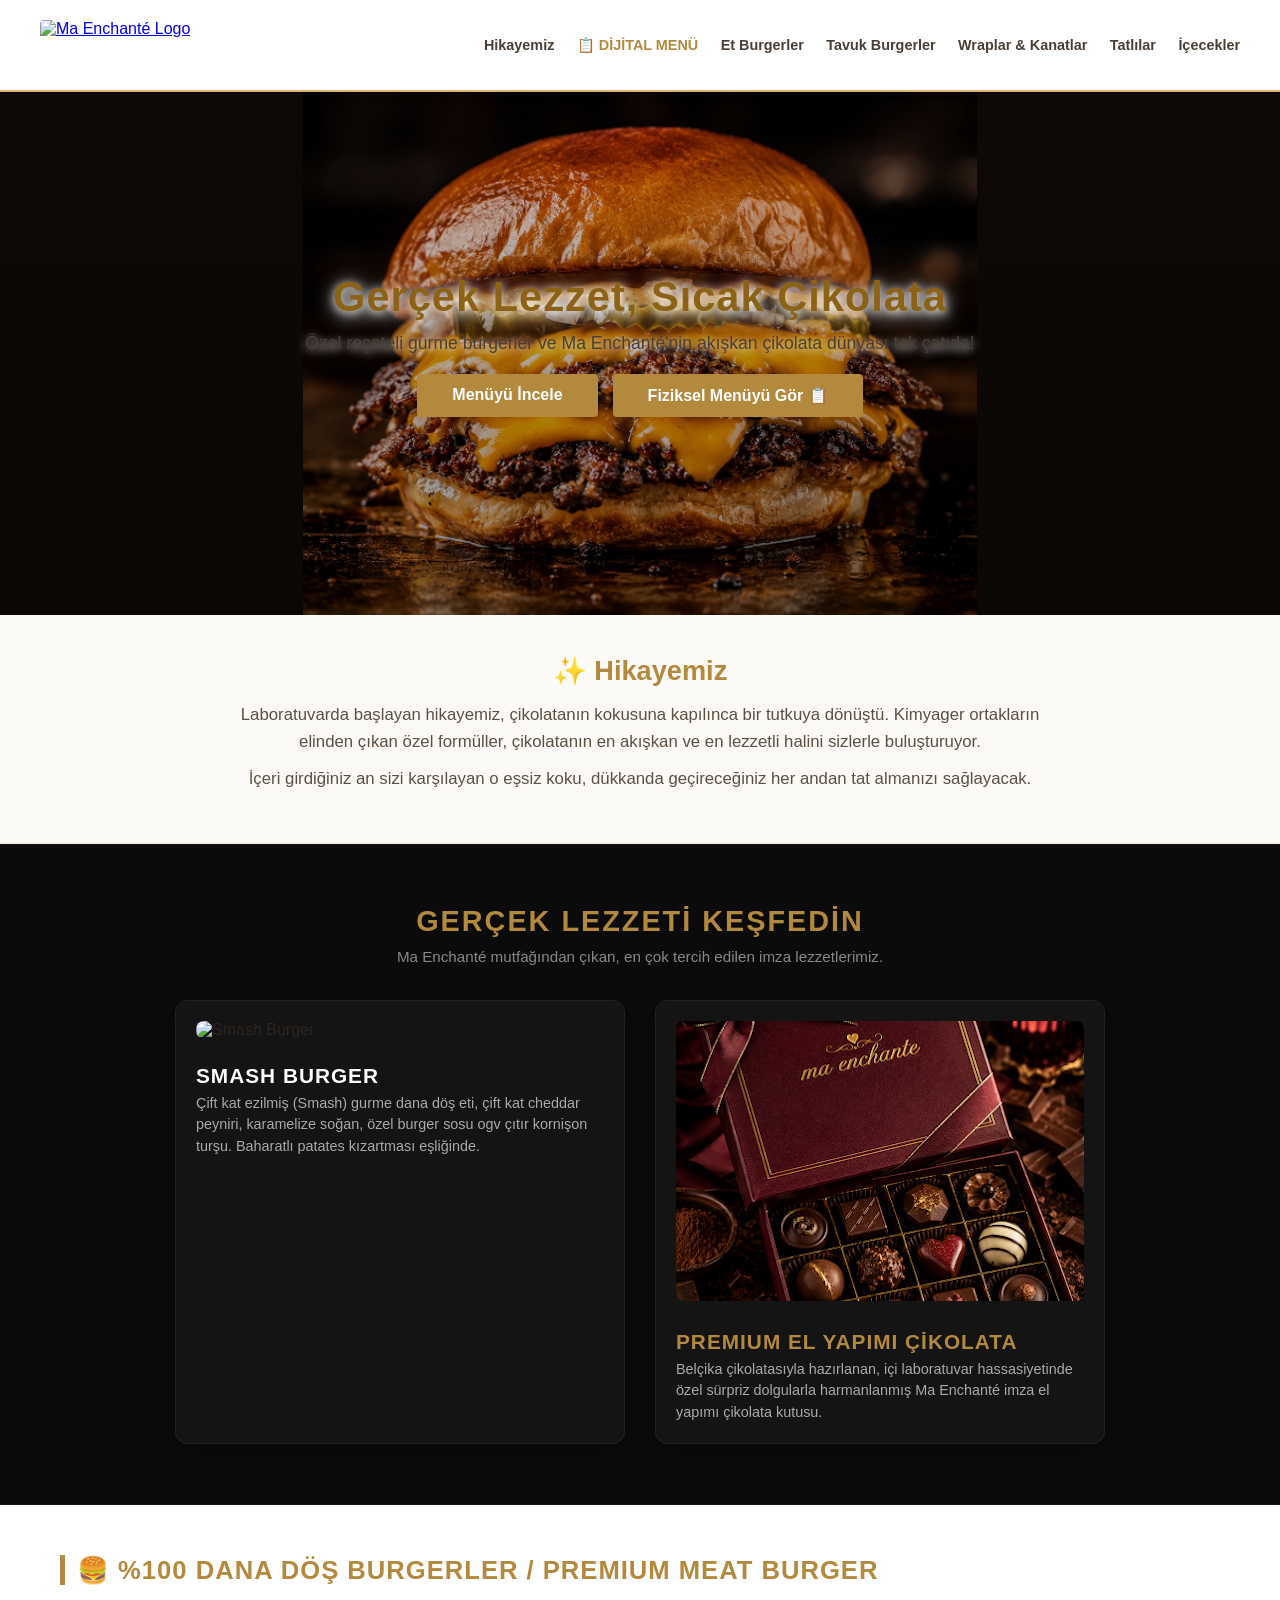
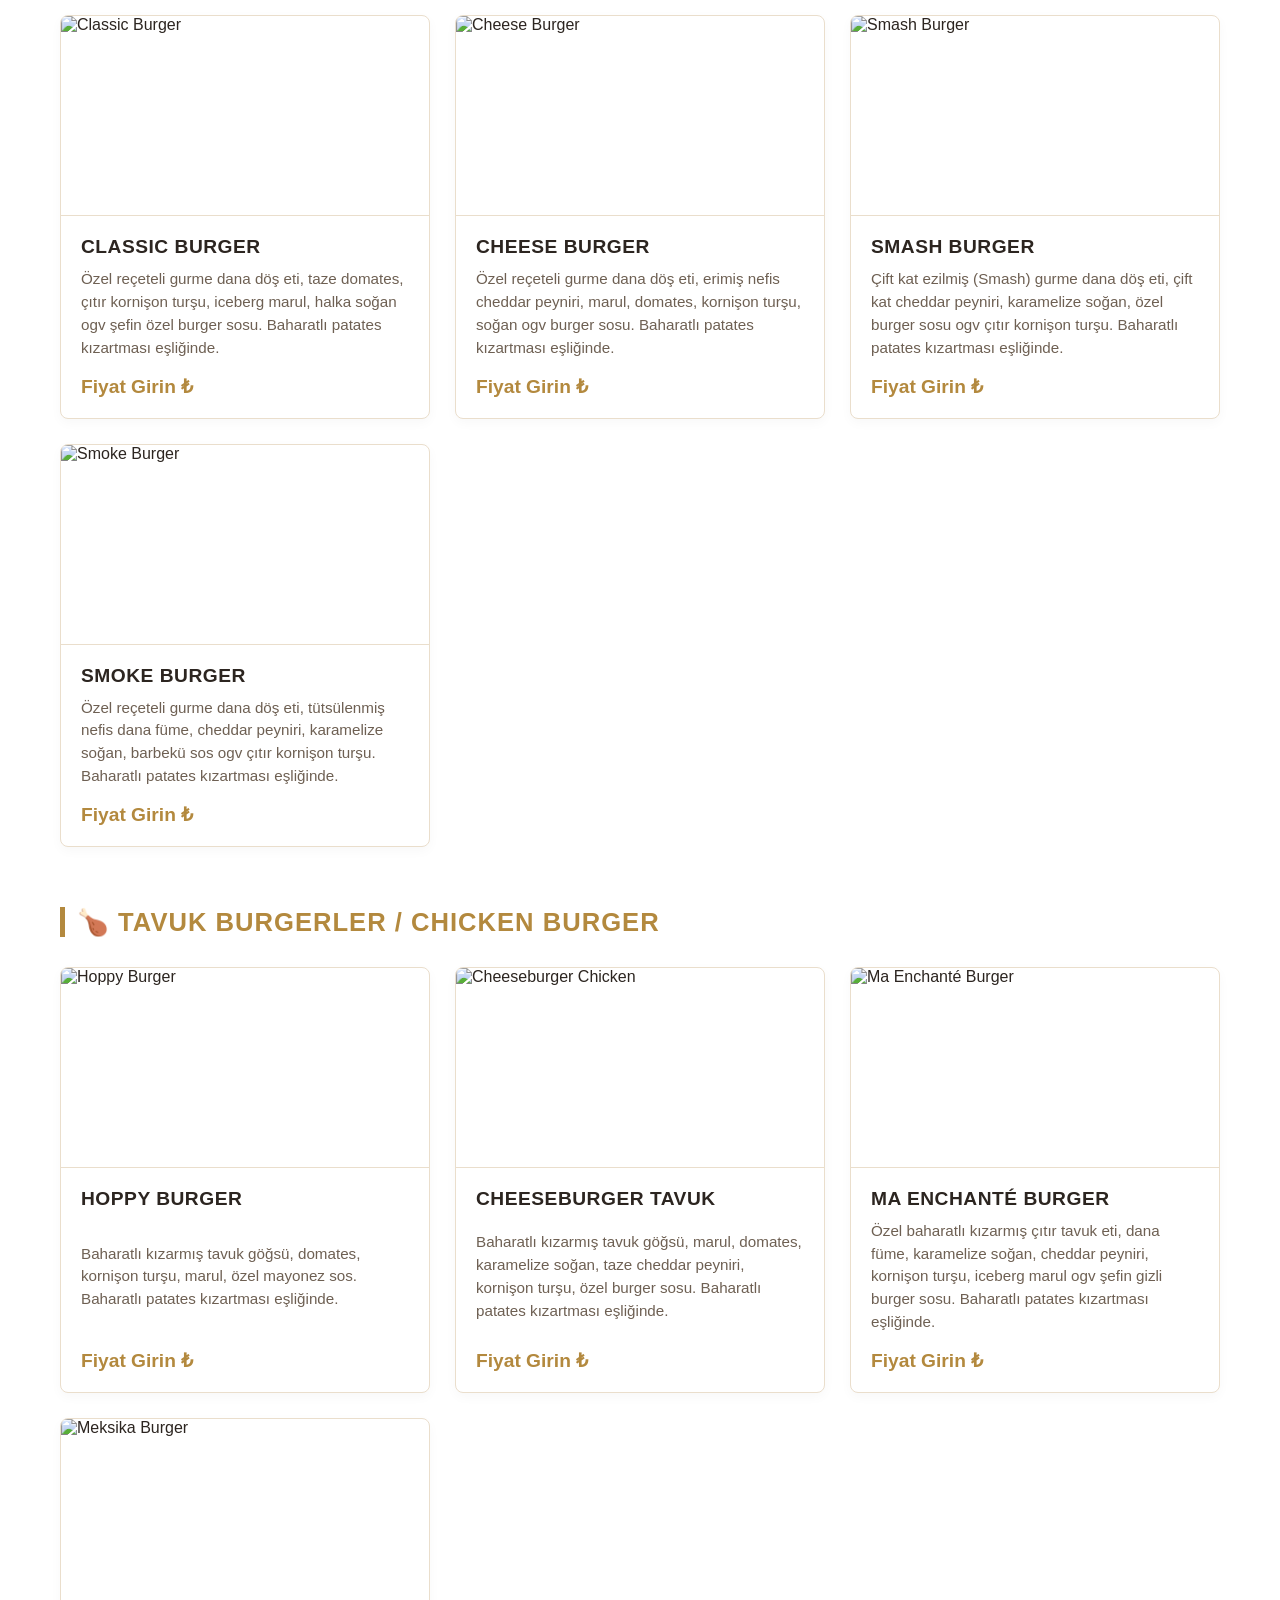
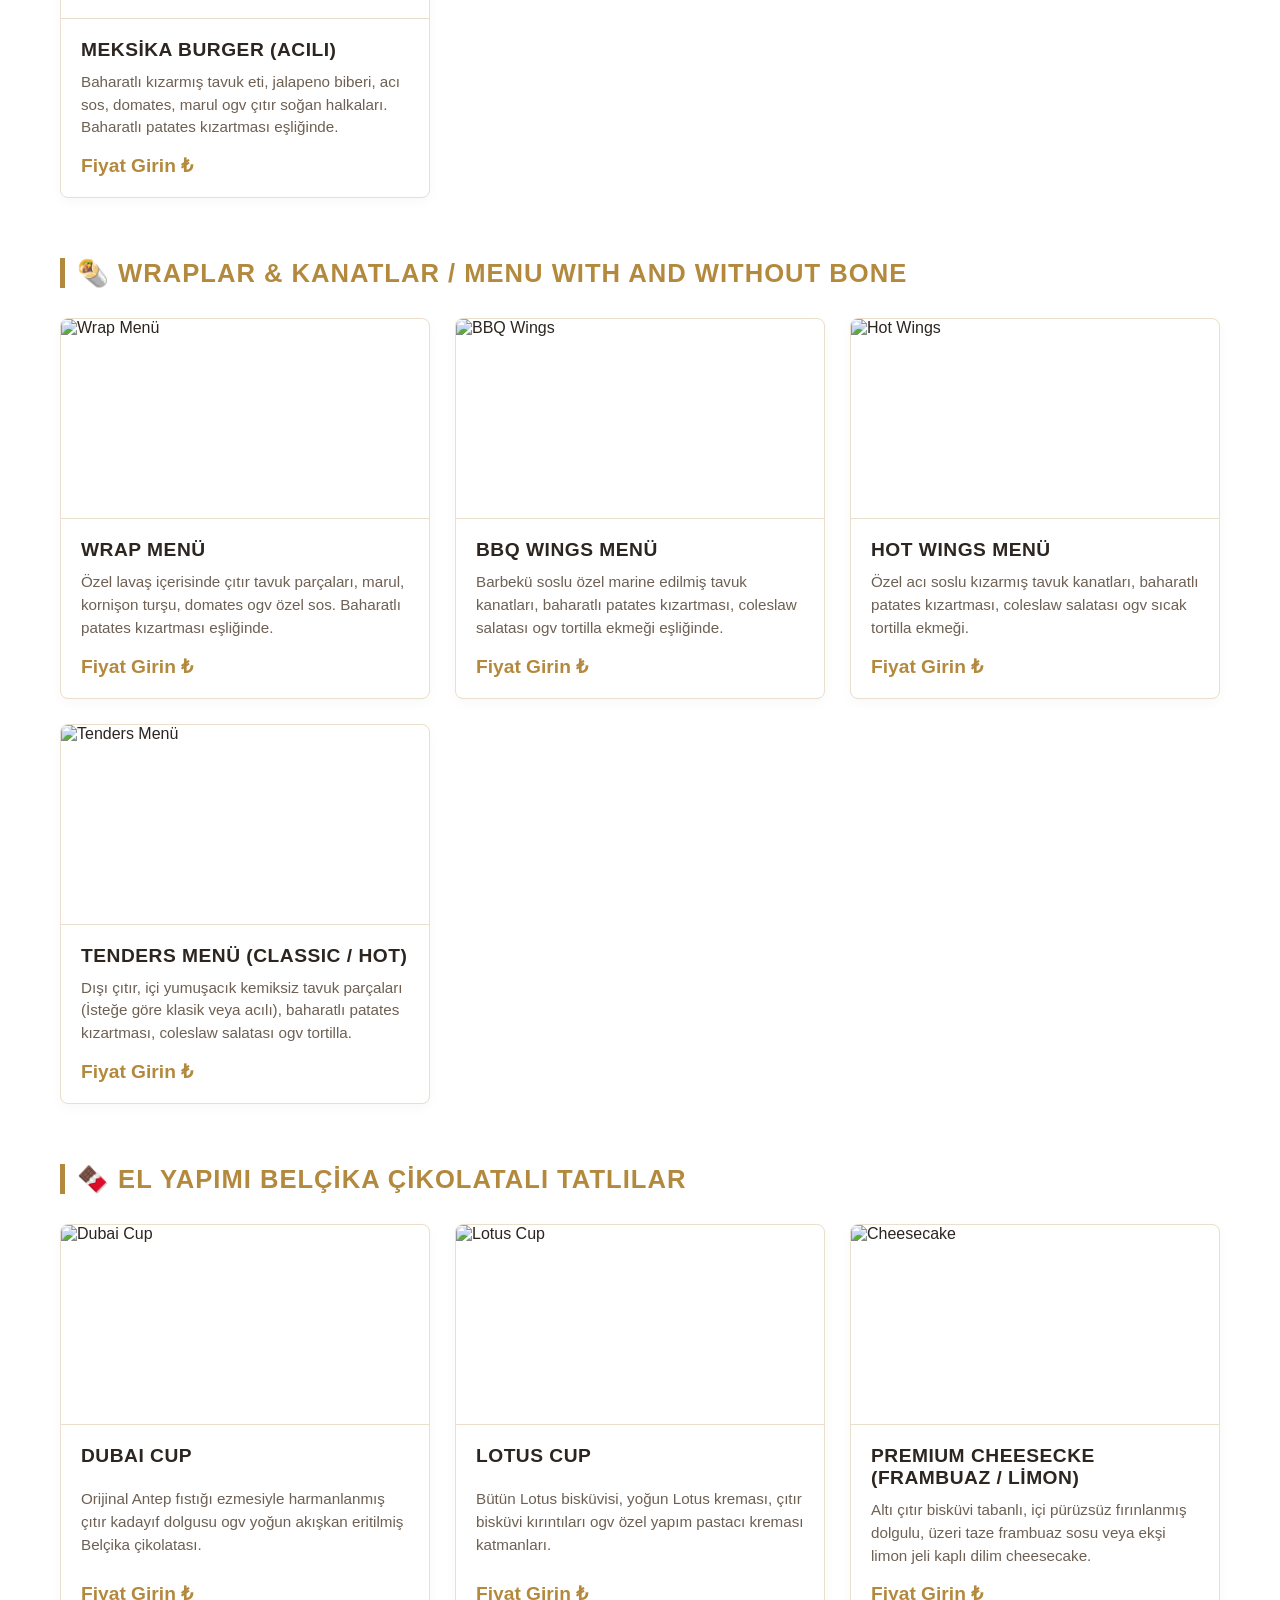
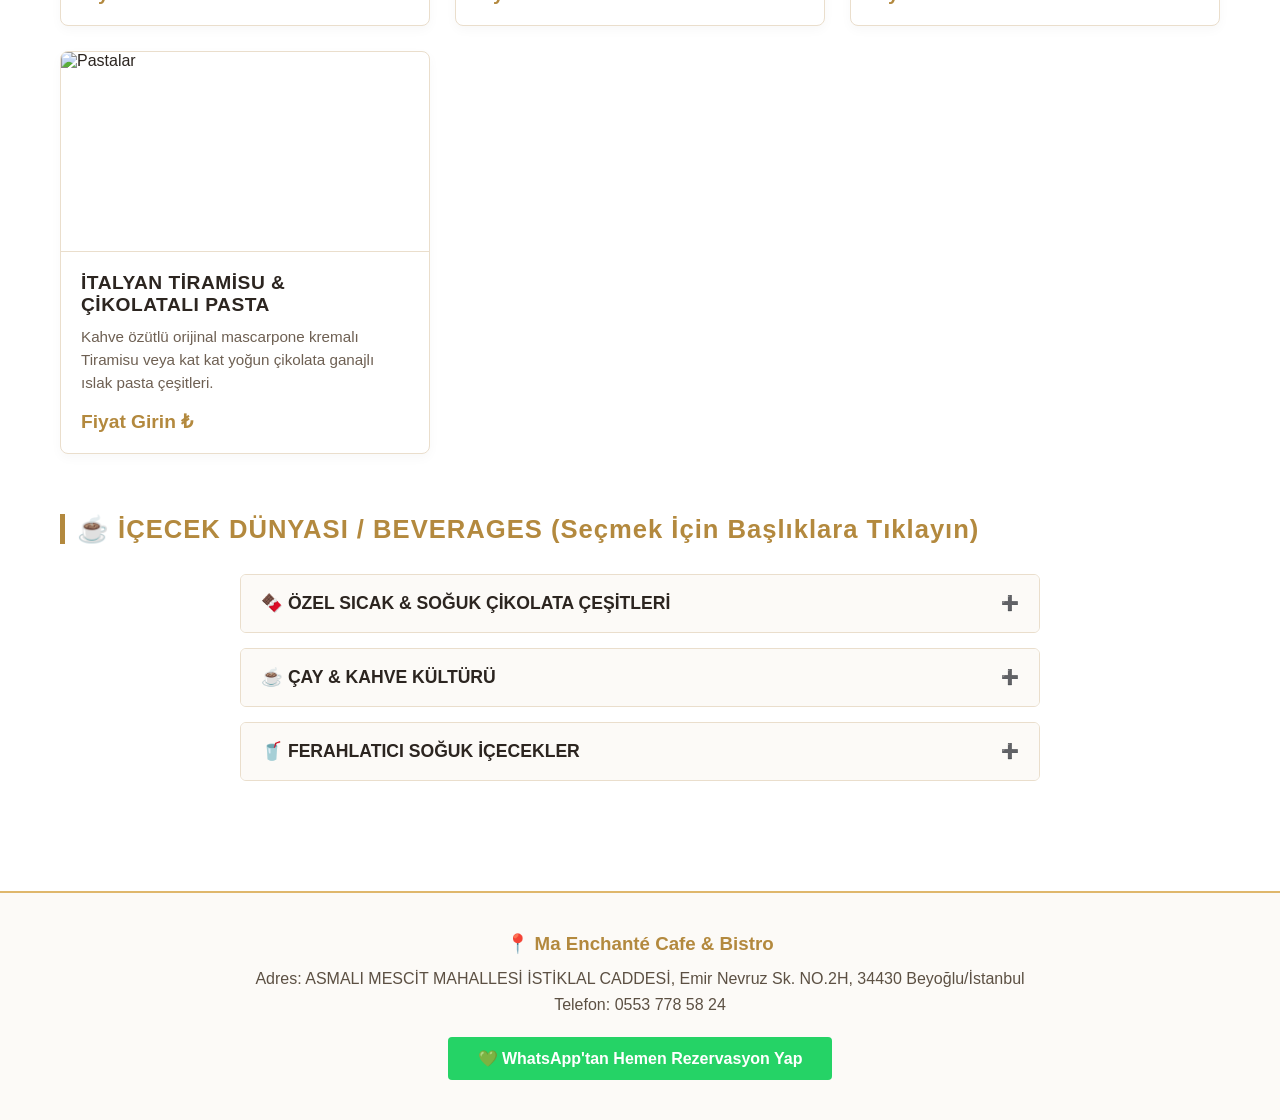
==== commit b8b048c6: "Update index.html" ====
--- a/index.html
+++ b/index.html
@@ -4,14 +4,63 @@
     <meta charset="UTF-8">
     <meta name="viewport" content="width=device-width, initial-scale=1.0">
     <title>Ma Enchanté Cafe & Bistro | Gurme Lezzetler</title>
+    
+    <!-- 🌟 SEKMEDE SOLDA DURACAK KÜÇÜK LOGO (FAVICON) -->
+    <link rel="icon" type="image/jpeg" href="maenchante.jpg">
+    
     <link rel="stylesheet" href="./style.css">
+
+    <!-- 📱 MOBİL KAYMA KORUMASI (CSS YAMASI) -->
+    <style>
+        /* Sol üstteki logonun düzgün durması için */
+        .navbar-logo {
+            height: 50px;
+            width: auto;
+            display: block;
+            border-radius: 4px;
+        }
+        
+        /* Mobil Ekranlar İçin Özel Düzenleme (Kaymaları Önler) */
+        @media (max-width: 768px) {
+            .navbar {
+                flex-direction: column;
+                gap: 10px;
+                padding: 10px;
+                text-align: center;
+            }
+            .navbar nav {
+                display: flex;
+                flex-wrap: wrap;
+                justify-content: center;
+                gap: 8px;
+            }
+            .navbar nav a {
+                font-size: 0.85rem;
+                padding: 4px 8px;
+            }
+            .hero-icerik h1 {
+                font-size: 1.8rem !important;
+            }
+            .hero-icerik p {
+                font-size: 0.9rem !important;
+            }
+            /* Esnek "Gerçek Lezzet" kutularının mobilde taşmasını engeller */
+            .esnek-kart {
+                max-width: 100% !important;
+                margin: 0 10px;
+            }
+        }
+    </style>
 </head>
 <body>
 
     <!-- ÜST MENÜ (NAVBAR) -->
     <header class="navbar">
         <div class="logo">
-            <h2>MA ENCHANTÉ</h2> 
+            <!-- 🌟 YAZI YERİNE ŞIK LOGOMUZ GELDİ -->
+            <a href="index.html">
+                <img src="maenchante.jpg" alt="Ma Enchanté Logo" class="navbar-logo">
+            </a>
         </div>
         <nav>
             <a href="#hikayemiz">Hikayemiz</a>
@@ -54,14 +103,14 @@
         <div style="display: flex; flex-wrap: wrap; justify-content: center; gap: 30px; max-width: 1000px; margin: 0 auto;">
             
             <!-- SOL TARAF: SMASH BURGER -->
-            <div style="flex: 1; min-width: 280px; max-width: 450px; background: #141414; padding: 20px; border-radius: 12px; border: 1px solid #222; box-shadow: 0 4px 20px rgba(0,0,0,0.4); text-align: left;">
+            <div class="esnek-kart" style="flex: 1; min-width: 280px; max-width: 450px; background: #141414; padding: 20px; border-radius: 12px; border: 1px solid #222; box-shadow: 0 4px 20px rgba(0,0,0,0.4); text-align: left;">
                 <img src="https://images.unsplash.com/photo-1594212699903-ec8a3eca50f5?q=80&w=600" alt="Smash Burger" style="width: 100%; height: 280px; object-fit: cover; border-radius: 8px; margin-bottom: 15px;">
                 <h3 style="color: #fff; margin: 10px 0 5px 0; font-size: 1.3rem; letter-spacing: 1px;">SMASH BURGER</h3>
-                <p style="color: #aaa; font-size: 0.9rem; line-height: 1.5; margin: 0;">Çift kat ezilmiş (Smash) gurme dana döş eti, çift kat cheddar peyniri, karamelize soğan, özel burger sosu ve çıtır kornişon turşu. Baharatlı patates kızartması eşliğinde.</p>
+                <p style="color: #aaa; font-size: 0.9rem; line-height: 1.5; margin: 0;">Çift kat ezilmiş (Smash) gurme dana döş eti, çift kat cheddar peyniri, karamelize soğan, özel burger sosu ogv çıtır kornişon turşu. Baharatlı patates kızartması eşliğinde.</p>
             </div>
 
             <!-- SAĞ TARAF: PREMIUM ÇİKOLATA KUTUSU -->
-            <div style="flex: 1; min-width: 280px; max-width: 450px; background: #141414; padding: 20px; border-radius: 12px; border: 1px solid #222; box-shadow: 0 4px 20px rgba(0,0,0,0.4); text-align: left;">
+            <div class="esnek-kart" style="flex: 1; min-width: 280px; max-width: 450px; background: #141414; padding: 20px; border-radius: 12px; border: 1px solid #222; box-shadow: 0 4px 20px rgba(0,0,0,0.4); text-align: left;">
                 <img src="cikolats.jpg" alt="Ma Enchanté Özel El Yapımı Çikolata" style="width: 100%; height: 280px; object-fit: cover; border-radius: 8px; margin-bottom: 15px;">
                 <h3 style="color: #b3893e; margin: 10px 0 5px 0; font-size: 1.3rem; letter-spacing: 1px;">PREMIUM EL YAPIMI ÇİKOLATA</h3>
                 <p style="color: #aaa; font-size: 0.9rem; line-height: 1.5; margin: 0;">Belçika çikolatasıyla hazırlanan, içi laboratuvar hassasiyetinde özel sürpriz dolgularla harmanlanmış Ma Enchanté imza el yapımı çikolata kutusu.</p>
@@ -82,7 +131,7 @@
                     <img src="https://images.unsplash.com/photo-1568901346375-23c9450c58cd?q=80&w=600" alt="Classic Burger" class="urun-resim">
                     <div class="urun-detay">
                         <h4>CLASSIC BURGER</h4>
-                        <p class="icindekiler">Özel reçeteli gurme dana döş eti, taze domates, çıtır kornişon turşu, iceberg marul, halka soğan ve şefin özel burger sosu. Baharatlı patates kızartması eşliğinde.</p>
+                        <p class="icindekiler">Özel reçeteli gurme dana döş eti, taze domates, çıtır kornişon turşu, iceberg marul, halka soğan ogv şefin özel burger sosu. Baharatlı patates kızartması eşliğinde.</p>
                         <span class="fiyat">Fiyat Girin ₺</span>
                     </div>
                 </div>
@@ -100,7 +149,7 @@
                     <img src="https://images.unsplash.com/photo-1594212699903-ec8a3eca50f5?q=80&w=600" alt="Smash Burger" class="urun-resim">
                     <div class="urun-detay">
                         <h4>SMASH BURGER</h4>
-                        <p class="icindekiler">Çift kat ezilmiş (Smash) gurme dana döş eti, çift kat cheddar peyniri, karamelize soğan, özel burger sosu ve çıtır kornişon turşu. Baharatlı patates kızartması eşliğinde.</p>
+                        <p class="icindekiler">Çift kat ezilmiş (Smash) gurme dana döş eti, çift kat cheddar peyniri, karamelize soğan, özel burger sosu ogv çıtır kornişon turşu. Baharatlı patates kızartması eşliğinde.</p>
                         <span class="fiyat">Fiyat Girin ₺</span>
                     </div>
                 </div>
@@ -109,7 +158,7 @@
                     <img src="https://images.unsplash.com/photo-1586190848861-99aa4a171e90?q=80&w=600" alt="Smoke Burger" class="urun-resim">
                     <div class="urun-detay">
                         <h4>SMOKE BURGER</h4>
-                        <p class="icindekiler">Özel reçeteli gurme dana döş eti, tütsülenmiş nefis dana füme, cheddar peyniri, karamelize soğan, barbekü sos ve çıtır kornişon turşu. Baharatlı patates kızartması eşliğinde.</p>
+                        <p class="icindekiler">Özel reçeteli gurme dana döş eti, tütsülenmiş nefis dana füme, cheddar peyniri, karamelize soğan, barbekü sos ogv çıtır kornişon turşu. Baharatlı patates kızartması eşliğinde.</p>
                         <span class="fiyat">Fiyat Girin ₺</span>
                     </div>
                 </div>
@@ -144,7 +193,7 @@
                     <img src="https://images.unsplash.com/photo-1521305916504-4a1121188589?q=80&w=600" alt="Ma Enchanté Burger" class="urun-resim">
                     <div class="urun-detay">
                         <h4>MA ENCHANTÉ BURGER</h4>
-                        <p class="icindekiler">Özel baharatlı kızarmış çıtır tavuk eti, dana füme, karamelize soğan, cheddar peyniri, kornişon turşu, iceberg marul ve şefin gizli burger sosu. Baharatlı patates kızartması eşliğinde.</p>
+                        <p class="icindekiler">Özel baharatlı kızarmış çıtır tavuk eti, dana füme, karamelize soğan, cheddar peyniri, kornişon turşu, iceberg marul ogv şefin gizli burger sosu. Baharatlı patates kızartması eşliğinde.</p>
                         <span class="fiyat">Fiyat Girin ₺</span>
                     </div>
                 </div>
@@ -153,7 +202,7 @@
                     <img src="https://images.unsplash.com/photo-1606755962773-d324e0a13086?q=80&w=600" alt="Meksika Burger" class="urun-resim">
                     <div class="urun-detay">
                         <h4>MEKSİKA BURGER (ACILI)</h4>
-                        <p class="icindekiler">Baharatlı kızarmış tavuk eti, jalapeno biberi, acı sos, domates, marul ve çıtır soğan halkaları. Baharatlı patates kızartması eşliğinde.</p>
+                        <p class="icindekiler">Baharatlı kızarmış tavuk eti, jalapeno biberi, acı sos, domates, marul ogv çıtır soğan halkaları. Baharatlı patates kızartması eşliğinde.</p>
                         <span class="fiyat">Fiyat Girin ₺</span>
                     </div>
                 </div>
@@ -179,7 +228,7 @@
                     <img src="https://images.unsplash.com/photo-1608039829572-78524f79c4c7?q=80&w=600" alt="BBQ Wings" class="urun-resim">
                     <div class="urun-detay">
                         <h4>BBQ WINGS MENÜ</h4>
-                        <p class="icindekiler">Barbekü soslu özel marine edilmiş tavuk kanatları, baharatlı patates kızartması, coleslaw salatası ve tortilla ekmeği eşliğinde.</p>
+                        <p class="icindekiler">Barbekü soslu özel marine edilmiş tavuk kanatları, baharatlı patates kızartması, coleslaw salatası ogv tortilla ekmeği eşliğinde.</p>
                         <span class="fiyat">Fiyat Girin ₺</span>
                     </div>
                 </div>
@@ -188,7 +237,7 @@
                     <img src="https://images.unsplash.com/photo-1567620832903-9fc6debc209f?q=80&w=600" alt="Hot Wings" class="urun-resim">
                     <div class="urun-detay">
                         <h4>HOT WINGS MENÜ</h4>
-                        <p class="icindekiler">Özel acı soslu kızarmış tavuk kanatları, baharatlı patates kızartması, coleslaw salatası ve sıcak tortilla ekmeği.</p>
+                        <p class="icindekiler">Özel acı soslu kızarmış tavuk kanatları, baharatlı patates kızartması, coleslaw salatası ogv sıcak tortilla ekmeği.</p>
                         <span class="fiyat">Fiyat Girin ₺</span>
                     </div>
                 </div>
@@ -214,7 +263,7 @@
                     <img src="https://images.unsplash.com/photo-1511381939415-e44015466834?q=80&w=600" alt="Dubai Cup" class="urun-resim">
                     <div class="urun-detay">
                         <h4>DUBAI CUP</h4>
-                        <p class="icindekiler">Orijinal Antep fıstığı ezmesiyle harmanlanmış çıtır kadayıf dolgusu ve yoğun akışkan eritilmiş Belçika çikolatası.</p>
+                        <p class="icindekiler">Orijinal Antep fıstığı ezmesiyle harmanlanmış çıtır kadayıf dolgusu ogv yoğun akışkan eritilmiş Belçika çikolatası.</p>
                         <span class="fiyat">Fiyat Girin ₺</span>
                     </div>
                 </div>
@@ -223,7 +272,7 @@
                     <img src="https://images.unsplash.com/photo-1571877227200-a0d98ea607e9?q=80&w=600" alt="Lotus Cup" class="urun-resim">
                     <div class="urun-detay">
                         <h4>LOTUS CUP</h4>
-                        <p class="icindekiler">Bütün Lotus bisküvisi, yoğun Lotus kreması, çıtır bisküvi kırıntıları ve özel yapım pastacı kreması katmanları.</p>
+                        <p class="icindekiler">Bütün Lotus bisküvisi, yoğun Lotus kreması, çıtır bisküvi kırıntıları ogv özel yapım pastacı kreması katmanları.</p>
                         <span class="fiyat">Fiyat Girin ₺</span>
                     </div>
                 </div>
